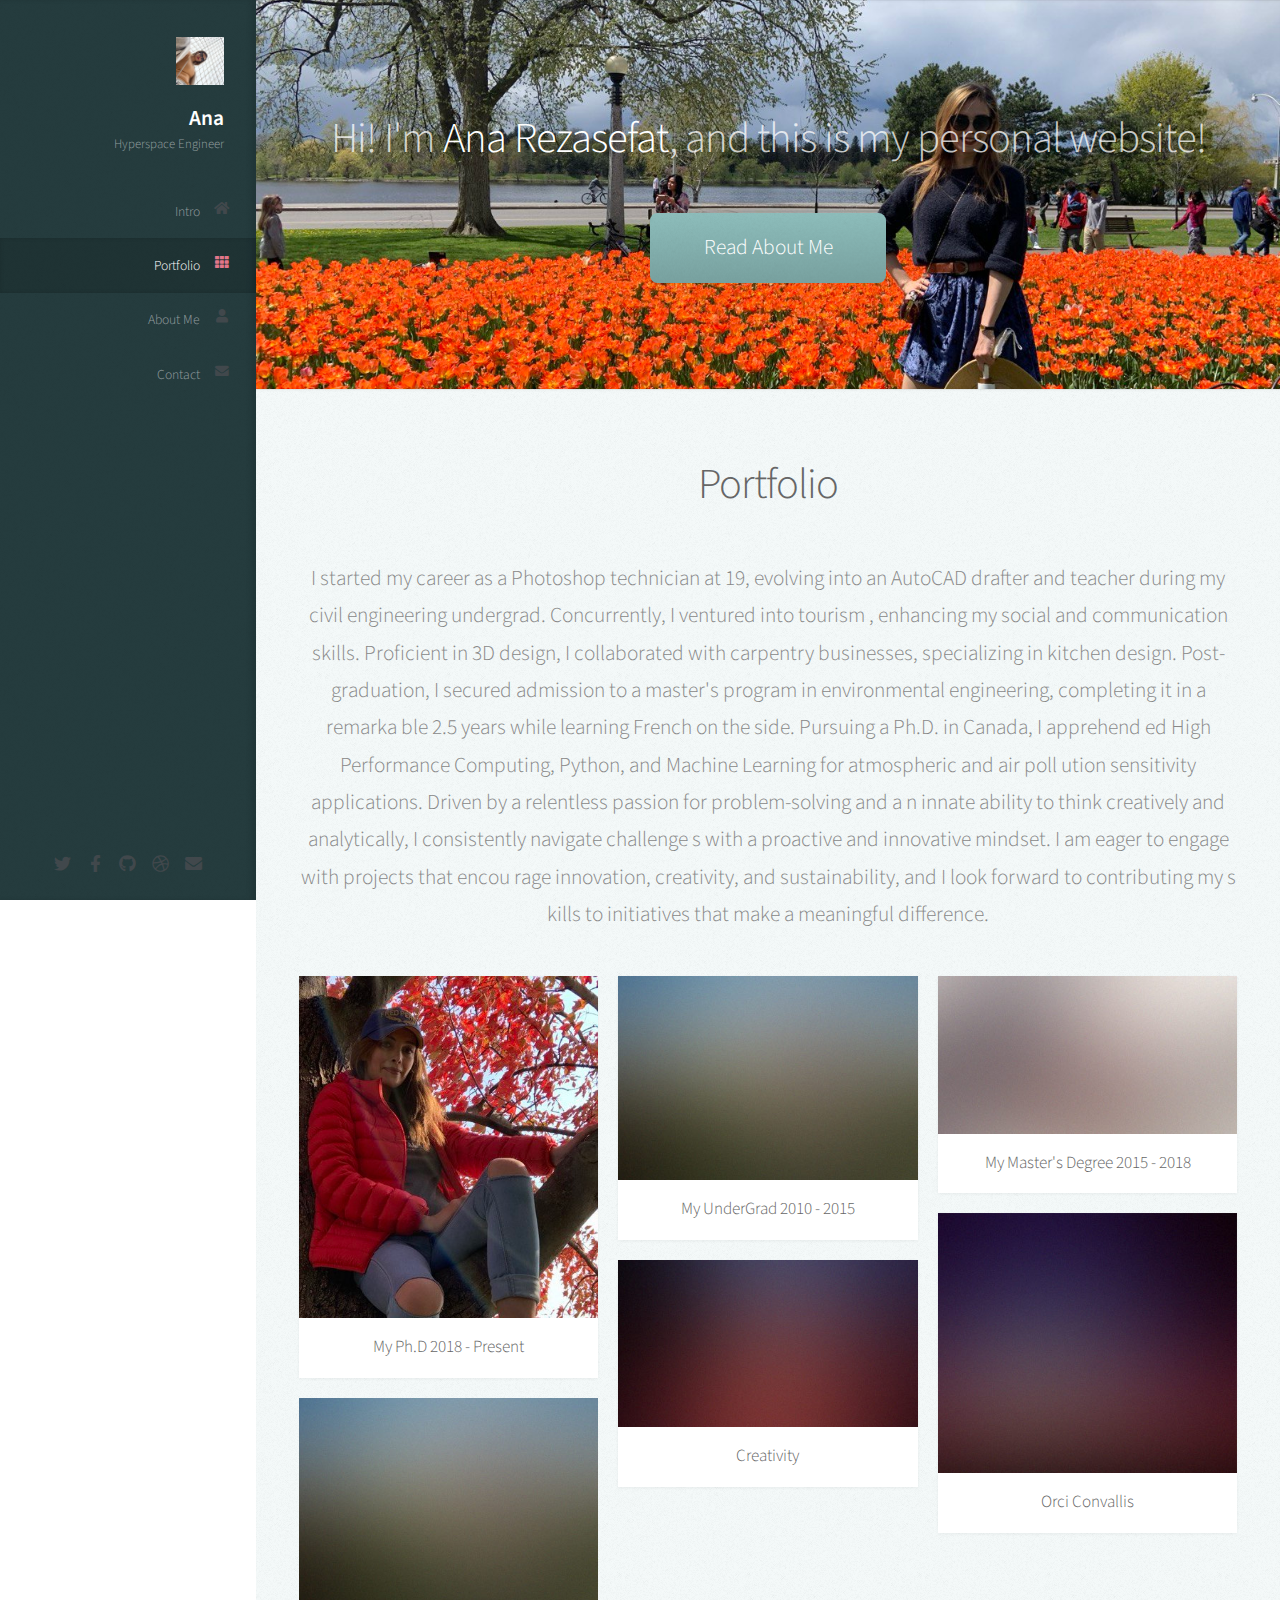
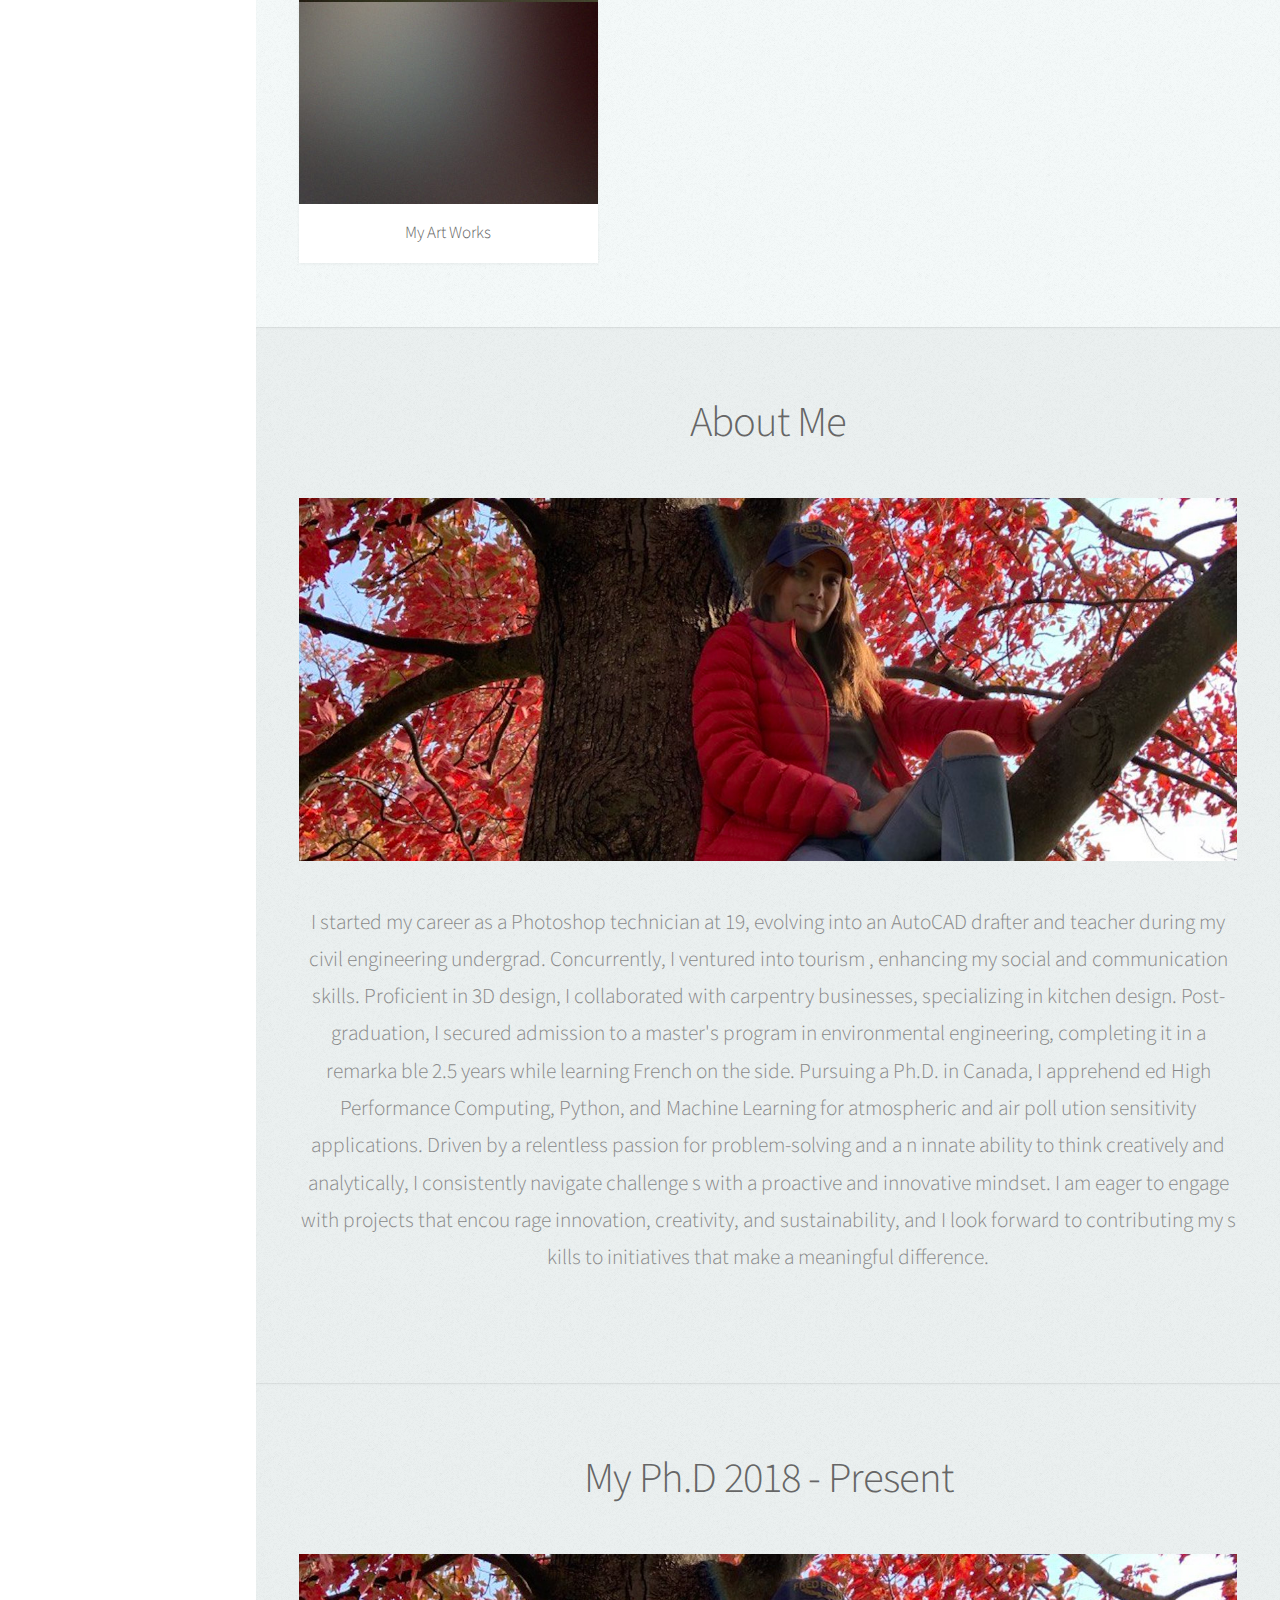
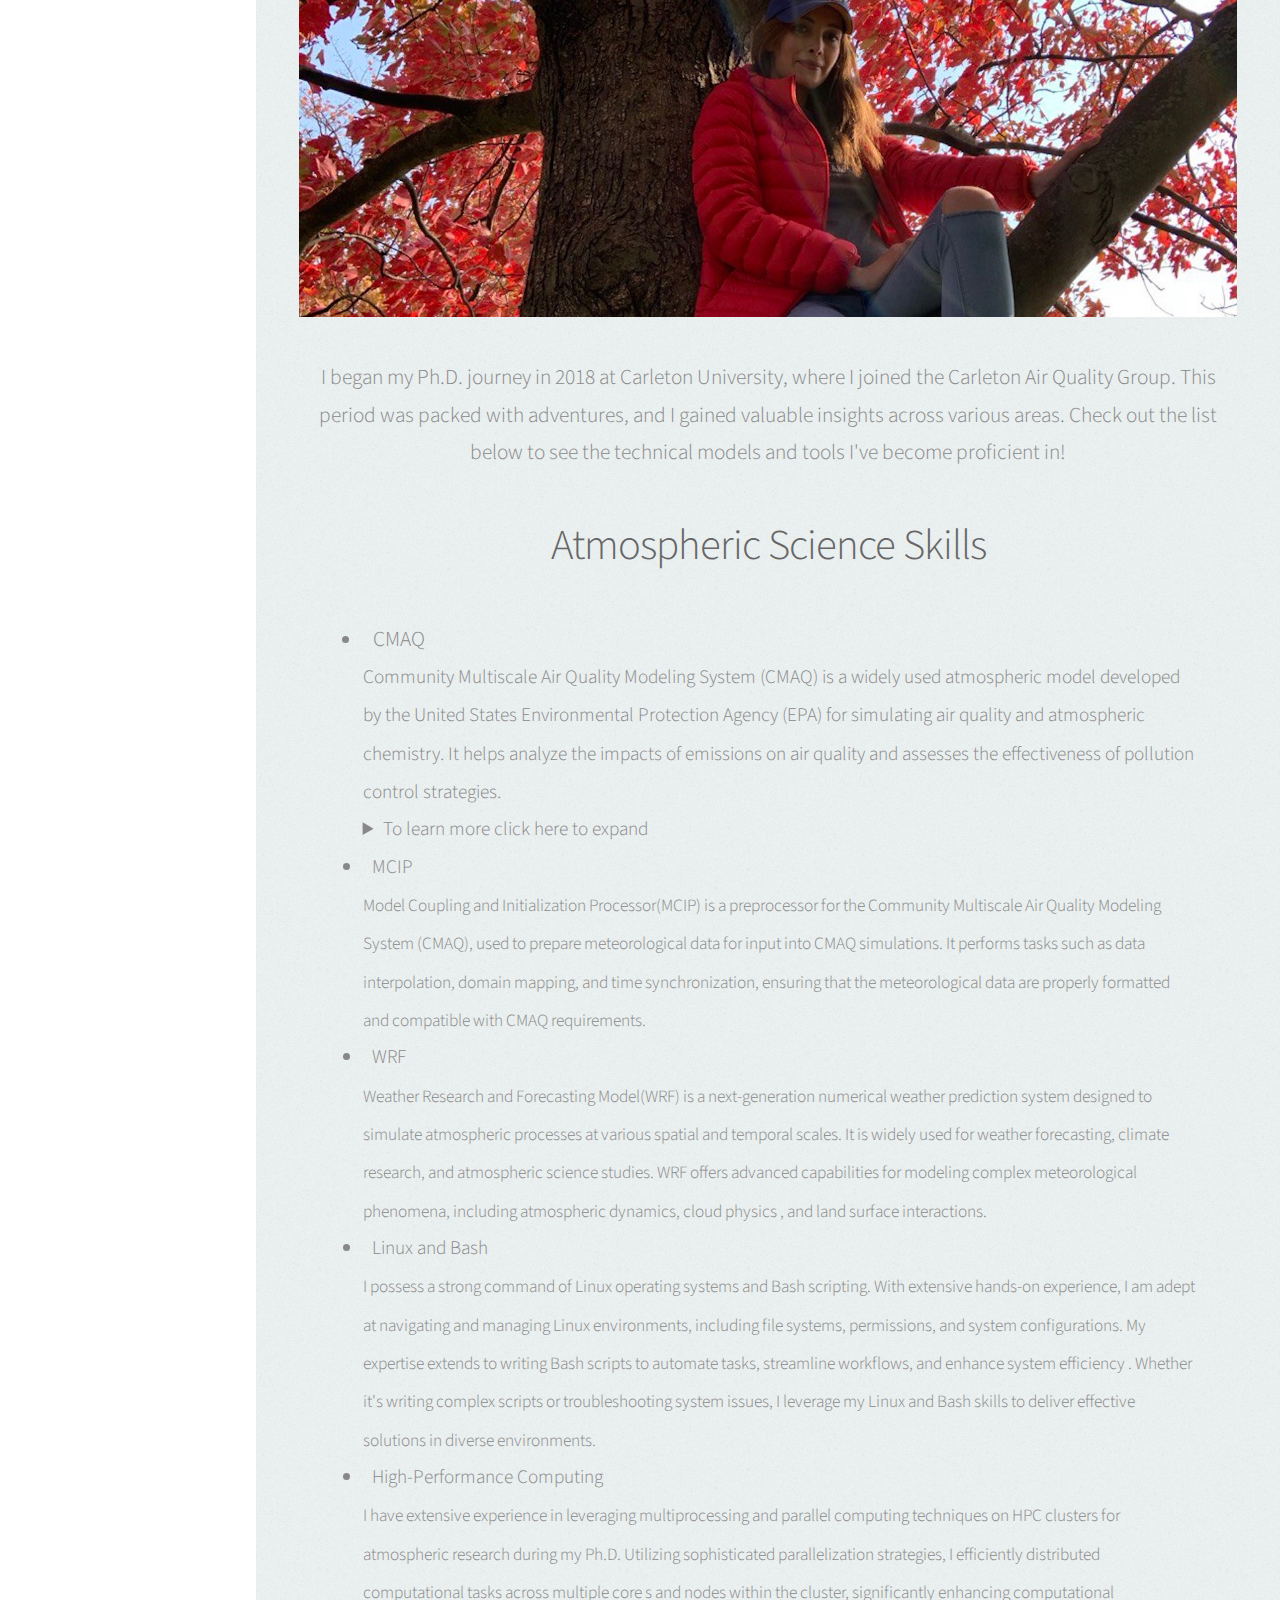
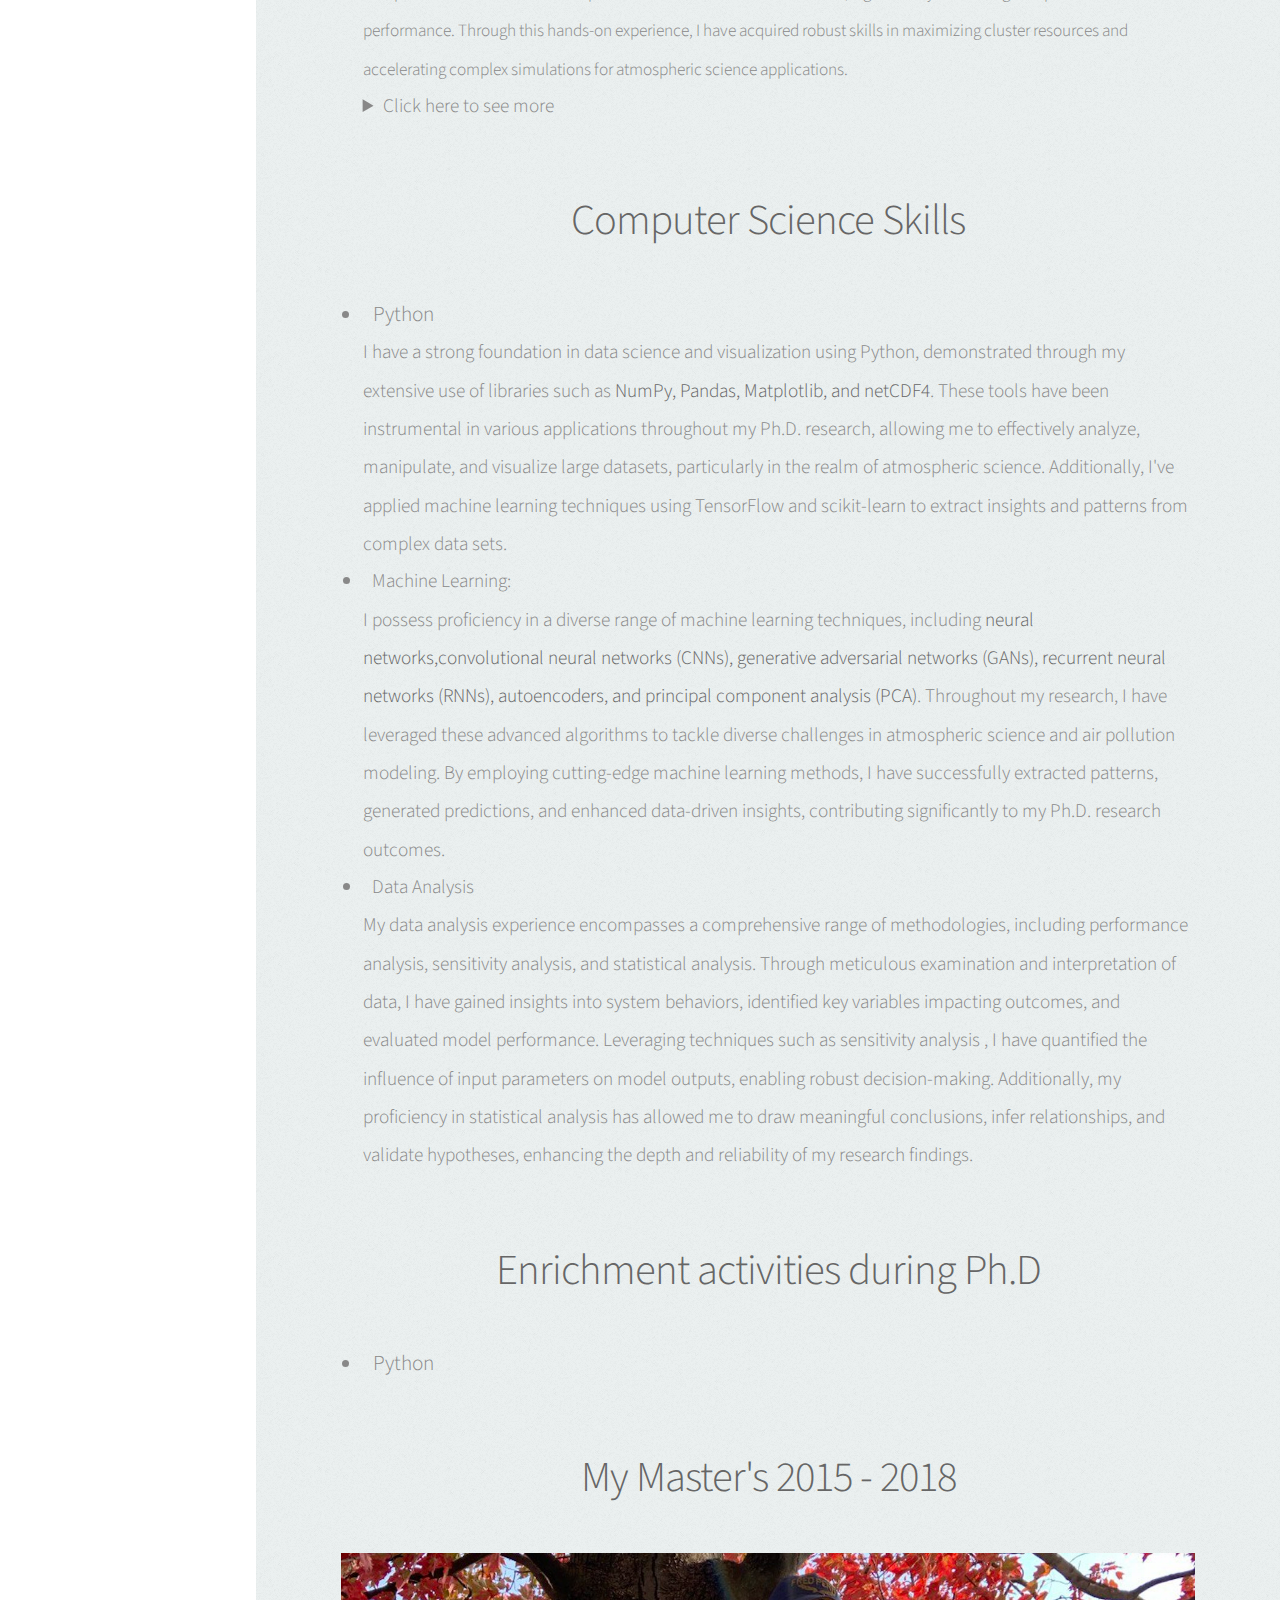
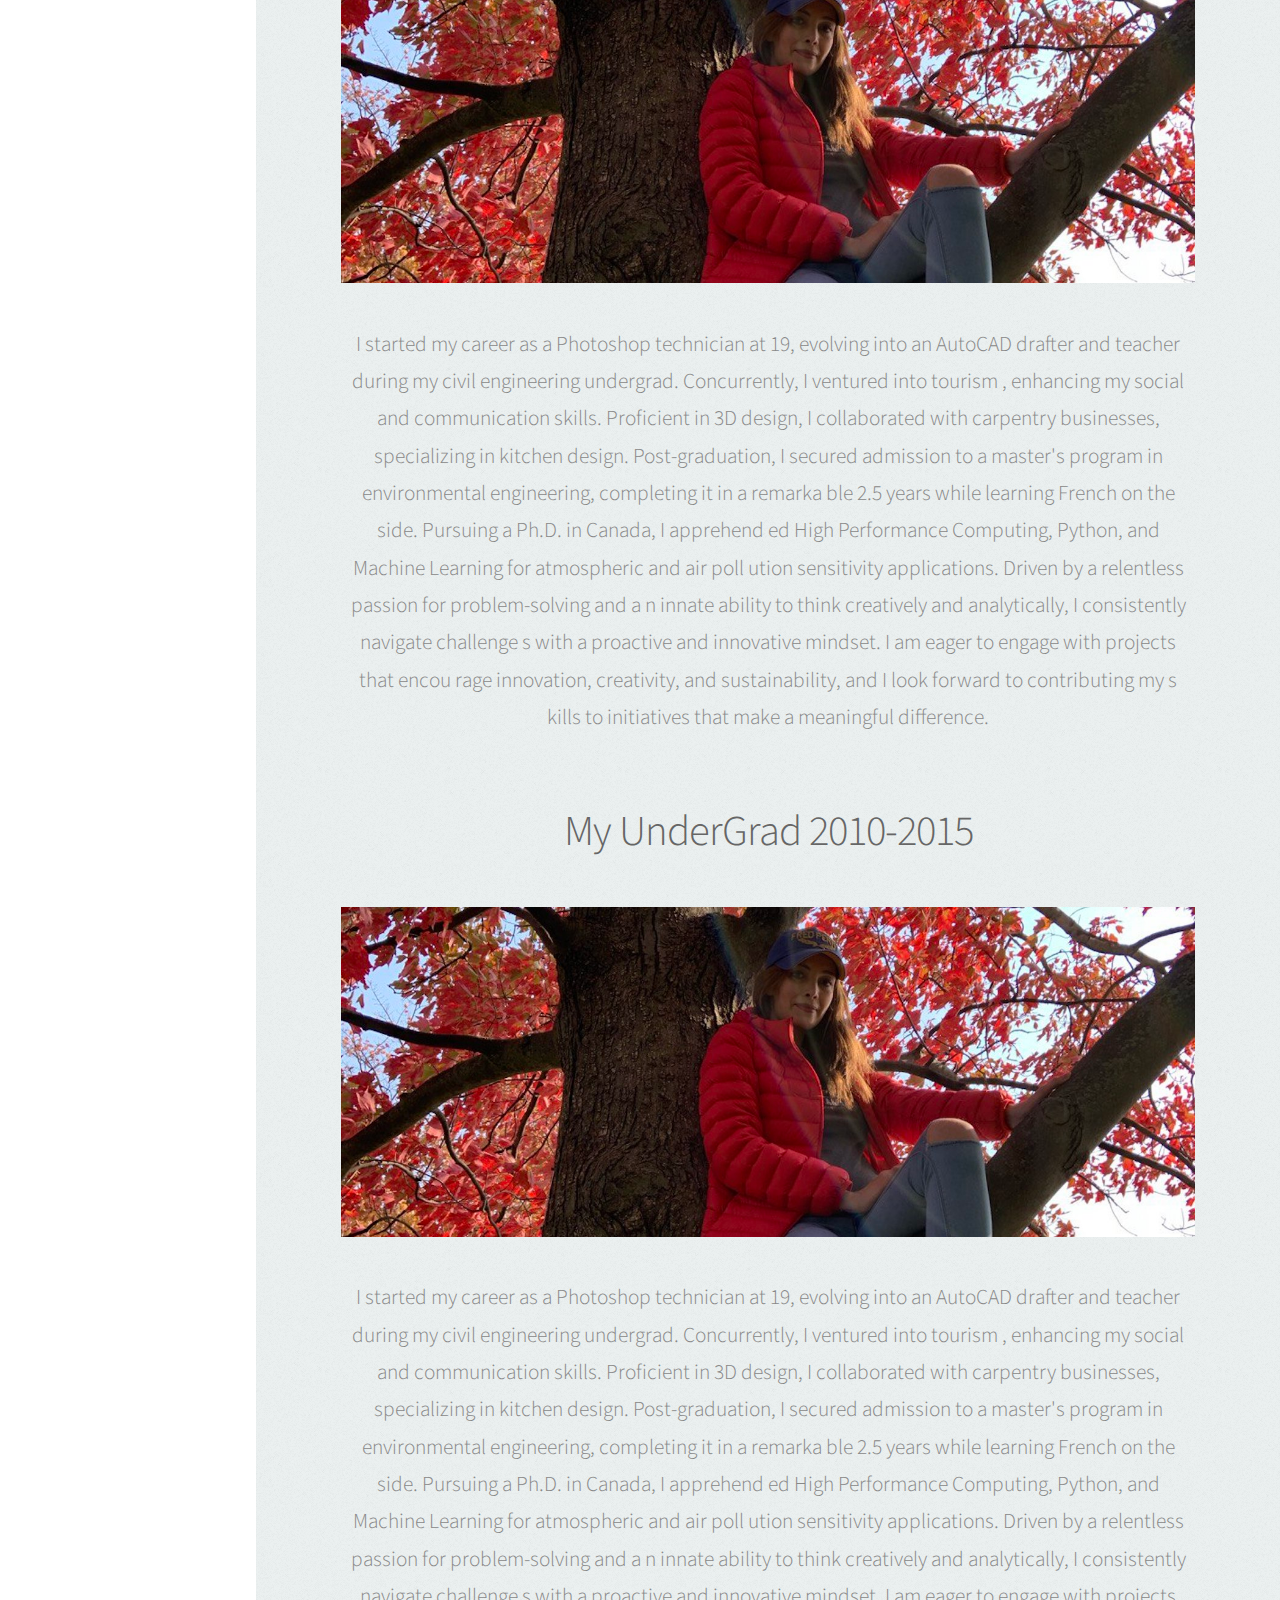
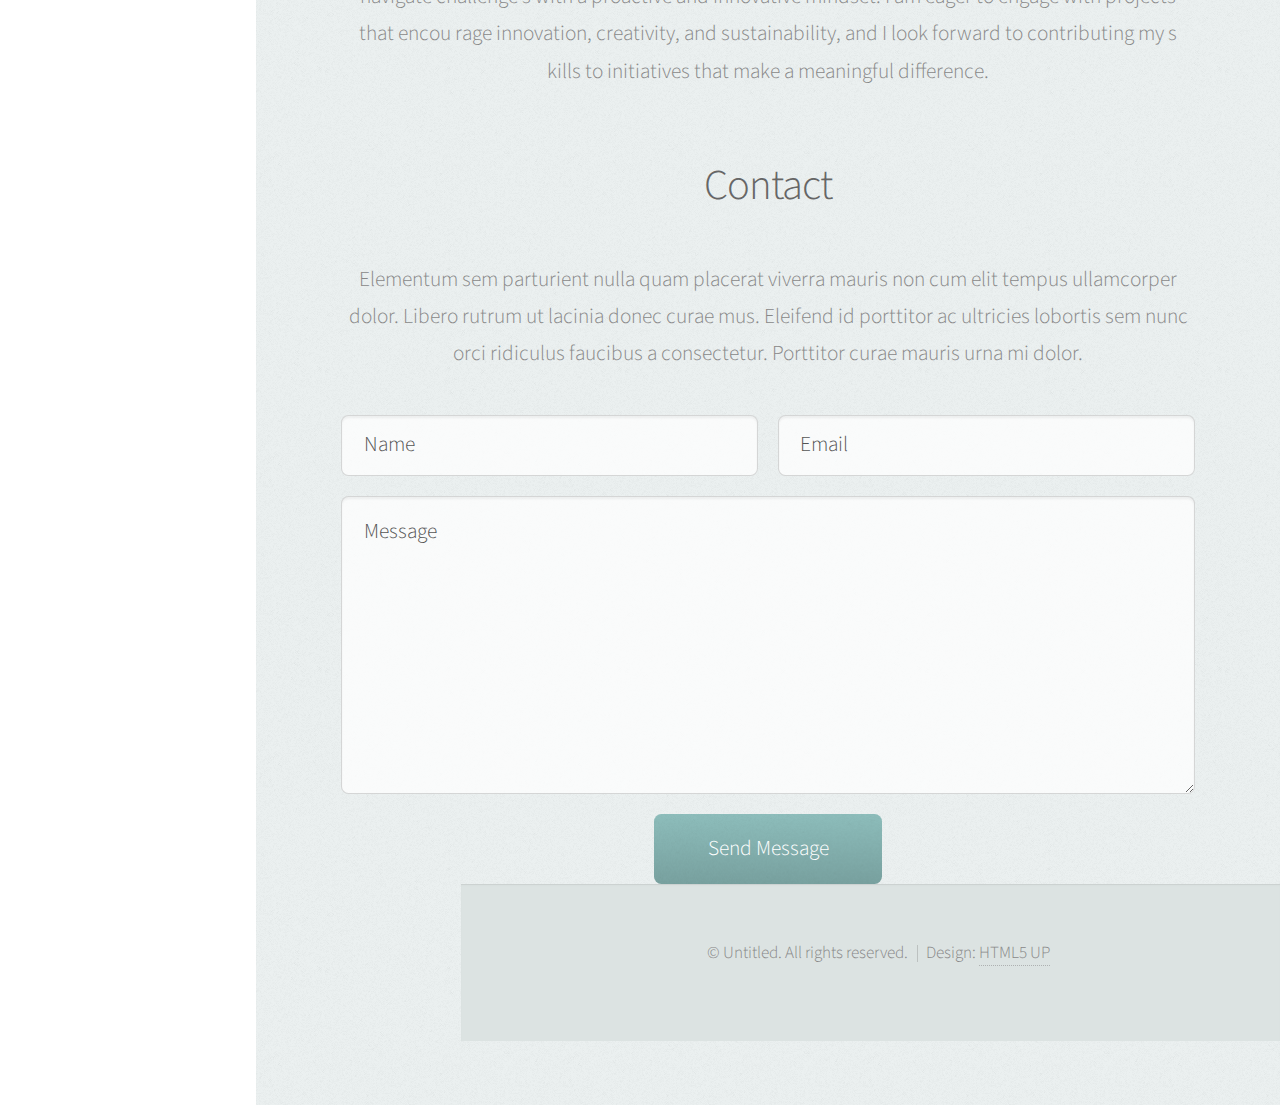
==== index.html @ e2f4a4a4 "phd edit" ====
<!DOCTYPE HTML>
<!--
	Prologue by HTML5 UP
	html5up.net | @ajlkn
	Free for personal and commercial use under the CCA 3.0 license (html5up.net/license)
-->
<html>
	<head>
		<title>Prologue by HTML5 UP</title>
		<meta charset="utf-8" />
		<meta name="viewport" content="width=device-width, initial-scale=1, user-scalable=no" />
		<link rel="stylesheet" href="assets/css/main.css" />
	</head>
	<body class="is-preload">

		<!-- Header -->
			<div id="header">

				<div class="top">

					<!-- Logo -->
						<div id="logo">
							<span class="image avatar48"><img src="images/avatar.jpg" alt="" /></span>
							<h1 id="title">Ana</h1>
							<p>Hyperspace Engineer</p>
						</div>

					<!-- Nav -->
						<nav id="nav">
							<ul>
								<li><a href="#top" id="top-link"><span class="icon solid fa-home">Intro</span></a></li>
								<li><a href="#portfolio" id="portfolio-link"><span class="icon solid fa-th">Portfolio</span></a></li>
								<li><a href="#about" id="about-link"><span class="icon solid fa-user">About Me</span></a></li>
								<li><a href="#contact" id="contact-link"><span class="icon solid fa-envelope">Contact</span></a></li>
							</ul>
						</nav>

				</div>

				<div class="bottom">

					<!-- Social Icons -->
						<ul class="icons">
							<li><a href="#" class="icon brands fa-twitter"><span class="label">Twitter</span></a></li>
							<li><a href="#" class="icon brands fa-facebook-f"><span class="label">Facebook</span></a></li>
							<li><a href="#" class="icon brands fa-github"><span class="label">Github</span></a></li>
							<li><a href="#" class="icon brands fa-dribbble"><span class="label">Dribbble</span></a></li>
							<li><a href="#" class="icon solid fa-envelope"><span class="label">Email</span></a></li>
						</ul>

				</div>

			</div>

		<!-- Main -->
			<div id="main">

				<!-- Intro -->
					<section id="top" class="one dark cover">
						<div class="container">

							<header>
								<h2 class="alt">Hi! I'm <strong>Ana Rezasefat</strong>, and this is my personal website! 
							</header>

							<footer>
								<a href="#portfolio" class="button scrolly">Read About Me</a>
							</footer>

						</div>
					</section>

				<!-- Portfolio -->
					<section id="portfolio" class="two">
						<div class="container">

							<header>
								<h2>Portfolio</h2>
							</header>

							<p>I started my career as a Photoshop technician at 19, evolving into an AutoCAD drafter
                                                           and teacher during my civil engineering undergrad. Concurrently, I ventured into tourism
                                                           , enhancing my social and communication skills. Proficient in 3D design, I collaborated                                                            with carpentry businesses, specializing in kitchen design. Post-graduation, I secured 
                                                           admission to a master's program in environmental engineering, completing it in a remarka                                                           ble 2.5 years while learning French on the side. Pursuing a Ph.D. in Canada, I apprehend                                                           ed High Performance Computing, Python, and Machine Learning for atmospheric and air poll                                                           ution sensitivity applications. Driven by a relentless passion for problem-solving and a                                                           n innate ability to think creatively and analytically, I consistently navigate challenge                                                           s with a proactive and innovative mindset. I am eager to engage with projects that encou                                                           rage innovation, creativity, and sustainability, and I look forward to contributing my s                                                           kills to initiatives that make a meaningful difference.</p>

							<div class="row">
								<div class="col-4 col-12-mobile">
                                                                        <article class="item">
                                                                                <a href="#phd" class="image fit"><img src="images/pic04.jpg" alt="" /></a>
                                                                                <header>
                                                                                        <h3>My Ph.D 2018 - Present</h3>
                                                                                </header>
                                                                        </article>
										<a href="#undergrad" class="image fit"><img src="images/pic02.jpg" alt="" /></a>
									<article class="item">
										<a href="#master" class="image fit"><img src="images/pic03.jpg" alt="" /></a>
										<header>
											<h3>My Art Works</h3>
										</header>
									</article>
								</div>
								<div class="col-4 col-12-mobile">
                                                                        <article class="item">
                                                                                <a href="#undergrad" class="image fit"><img src="images/pic02.jpg" alt="" /></a>
                                                                                <header>
                                                                                        <h3>My UnderGrad 2010 - 2015</h3>
                                                                                </header>
                                                                        </article>
									<article class="item">
										<a href="#" class="image fit"><img src="images/pic05.jpg" alt="" /></a>
										<header>
											<h3>Creativity</h3>
										</header>
									</article>
								</div>
								<div class="col-4 col-12-mobile">
									<article class="item">
										<a href="#" class="image fit"><img src="images/pic06.jpg" alt="" /></a>
										<header>
											<h3>My Master's Degree 2015 - 2018</h3>
										</header>
									</article>
									<article class="item">
										<a href="#" class="image fit"><img src="images/pic07.jpg" alt="" /></a>
										<header>
											<h3>Orci Convallis</h3>
										</header>
									</article>
								</div>
							</div>

						</div>
					</section>

				<!-- About Me -->
					<section id="about" class="three">
						<div class="container">

							<header>
								<h2>About Me</h2>
							</header>

							<a href="#" class="image featured"><img src="images/pic08.jpg" alt="" /></a>
							<p>I started my career as a Photoshop technician at 19, evolving into an AutoCAD drafter
                                                           and teacher during my civil engineering undergrad. Concurrently, I ventured into tourism
                                                           , enhancing my social and communication skills. Proficient in 3D design, I collaborated                                                            with carpentry businesses, specializing in kitchen design. Post-graduation, I secured
                                                           admission to a master's program in environmental engineering, completing it in a remarka                                                           ble 2.5 years while learning French on the side. Pursuing a Ph.D. in Canada, I apprehend                                                           ed High Performance Computing, Python, and Machine Learning for atmospheric and air poll                                                           ution sensitivity applications. Driven by a relentless passion for problem-solving and a                                                           n innate ability to think creatively and analytically, I consistently navigate challenge                                                           s with a proactive and innovative mindset. I am eager to engage with projects that encou                                                           rage innovation, creativity, and sustainability, and I look forward to contributing my s                                                           kills to initiatives that make a meaningful difference.<ornare iaculis.</p>

						</div>
					</section>
                                        <section id="phd" class="three">
                                                <div class="container">

                                                        <header>
                                                                <h2>My Ph.D  2018 - Present</h2>
                                                        </header>

                                                        <a href="#" class="image featured"><img src="images/pic08.jpg" alt="" /></a>
                                                        <p>I began my Ph.D. journey in 2018 at Carleton University, where I joined the Carleton Air
							   Quality Group. This period was packed with adventures, and I gained valuable insights across
							   various areas. Check out the list below to see the technical models and tools I've become 
							   proficient in!<p>
                                       <section id="atmospheric-science" class="skills-section">
                                       <div class="container">
                                       <header>
                                       <h2>Atmospheric Science Skills</h2>
                                       </header>
                                                       <ul style="text-align: left;">
                                                                 
                                                                 <li>CMAQ</li>
                                                                 <span style="font-size: 0.9em;">Community Multiscale Air Quality Modeling System
                                                                  (CMAQ) is a widely used atmospheric model developed by the United States
                                                                  Environmental Protection Agency (EPA) for simulating air quality and 
                                                                  atmospheric chemistry. It helps analyze the impacts of emissions on air
                                                                  quality and assesses the effectiveness of pollution control strategies. 
                                                                  <details>
                                                                  <summary>To learn more click here to expand</summary>
                                                                  <br>
                                                                  Here are some CMAQ results:
                                                                  <div class="thumbnails">
                                                                  <a href="images/img0.jpg" class="image"><img src="images/img0_thumb.jpg" alt="CMAQ Result 1"></a>
                                                                  <a href="images/img1.jpg" class="image"><img src="images/img1_thumb.jpg" alt="CMAQ Result 2"></a>
                                                                  <a href="images/img2.jpg" class="image"><img src="images/img2_thumb.jpg" alt="CMAQ Result 3"></a>
                                                                  <a href="images/img3.jpg" class="image"><img src="images/img3_thumb.jpg" alt="CMAQ Result 4"></a>
                                                                  <a href="images/img4.jpg" class="image"><img src="images/img4_thumb.jpg" alt="CMAQ Result 5"></a>
                                                                  </div>
                                                               </details>                                                               
                                                           <li>MCIP</li>
                                                                    <span style="font-size: 0.9em;">Model Coupling and Initialization Processor(MCIP) is a
                                                                    preprocessor for the Community Multiscale Air Quality Modeling System (CMAQ),
                                                                    used to prepare meteorological data for input into CMAQ simulations. It 
                                                                    performs tasks such as data interpolation, domain mapping, and time
                                                                    synchronization, ensuring that the meteorological data are properly formatted
                                                                    and compatible with CMAQ requirements.</span>
                                                                    
                                                           <li>WRF</li>
                                                                    <span style="font-size: 0.9em;">Weather Research and 
                                                                    Forecasting Model(WRF) is a next-generation numerical weather prediction system                                                                    designed to simulate atmospheric processes at various spatial and temporal 
                                                                    scales. It is widely used for weather forecasting, climate research, and
                                                                    atmospheric science studies. WRF offers advanced capabilities for modeling
                                                                    complex meteorological phenomena, including atmospheric dynamics, cloud physics
                                                                    , and land surface interactions.</span>
                                                           <li>Linux and Bash</li>
                                                                    <span style="font-size: 0.9em;">I possess a strong command of Linux operating
                                                                     systems and Bash scripting. With extensive hands-on experience, I am adept
                                                                     at navigating and managing Linux environments, including file systems, 
                                                                     permissions, and system configurations. My expertise extends to writing Bash
                                                                     scripts to automate tasks, streamline workflows, and enhance system efficiency
                                                                     . Whether it's writing complex scripts or troubleshooting system issues, I 
                                                                     leverage my Linux and Bash skills to deliver effective solutions in diverse 
                                                                     environments.</span>

                                                           <li>High-Performance Computing</li>
                                                                    <span style="font-size: 0.9em;">I have extensive experience in leveraging
                                                                     multiprocessing and parallel computing techniques on HPC clusters for 
                                                                     atmospheric research during my Ph.D. Utilizing sophisticated parallelization
                                                                     strategies, I efficiently distributed computational tasks across multiple core
                                                                     s and nodes within the cluster, significantly enhancing computational 
                                                                     performance. Through this hands-on experience, I have acquired robust skills
                                                                     in maximizing cluster resources and accelerating complex simulations for 
                                                                     atmospheric science applications.</span>
                                                                  <details>
                                                                  <summary> Click here to see more</summary>
                                                                  <br>
                                                                  In 2022 I had the chance to be one of a few Canadian students who could participate in the HPC summerschool in Athenes, Greece. This one-week learning opportunity was funded by Digital Reseach Alliance of Canada for the Canadian participents. Over a week of workshops and hands-on sessions about different aspects of High-Performance Computing software and hardware, we got to meet with the professors, mentors and students from different fields of research from USA, EU, Japan, Canada and learn from them!
Below you can see the highlights of this trip:
                                                                  <div class="thumbnails">
                                                                  <a href="images/meingreece01.jpg" class="image"><img src="images/img0_thumb.jpg" alt="CMAQ Result 1"></a>
                                                                  <a href="images/meinmuseumathens.jpeg" class="image"><img src="images/meinmuseumathens_thumb.jpeg" alt="CMAQ Result 2"></a>
                                                                  <a href="images/Acro01.jpeg" class="image"><img src="images/Acro01_thumb.jpeg" alt="CMAQ Result 3"></a>
                                                                  <a href="images/meingreece02.jpeg" class="image"><img src="images/meingreece02_thumb.jpeg" alt="CMAQ Result 4"></a>
                                                                  <a href="images/img4.jpg" class="image"><img src="images/img4_thumb.jpg" alt="CMAQ Result 5"></a>
                                                                  </div>
                                                               </details>
                                        </div>
                                        </section>

                                        <section id="computer-science" class="skills-section">
                                         <div class="container">
                                          <header>
                                           <h2>Computer Science Skills</h2>
                                          </header>
                                          <ul style="text-align: left;">
                                           <li>Python</li>
                                             <span style="font-size: 0.9em;">I have a strong foundation in data science and visualization using
                                              Python, demonstrated through my extensive use of libraries such as <strong>NumPy, Pandas, Matplotlib, and
                                              netCDF4</strong>. These tools have been instrumental in various applications throughout my Ph.D. research,
                                              allowing me to effectively analyze, manipulate, and visualize large datasets, particularly in the
                                              realm of atmospheric science. Additionally, I've applied machine learning techniques using TensorFlow
                                              and scikit-learn to extract insights and patterns from complex data sets.
                                           <li>Machine Learning:</li>
                                            I possess proficiency in a diverse range of machine learning techniques, including <strong>neural 
                                            networks,convolutional neural networks (CNNs), generative adversarial networks (GANs), recurrent neural 
                                            networks (RNNs), autoencoders, and principal component analysis (PCA)</strong>. Throughout my
                                            research, I have leveraged these advanced algorithms to tackle diverse challenges in atmospheric 
                                            science and air pollution modeling. By employing cutting-edge machine learning methods, I have 
                                            successfully extracted patterns, generated predictions, and enhanced data-driven insights, 
                                            contributing significantly to my Ph.D. research outcomes.
                                           <li>Data Analysis</li>
                                           My data analysis experience encompasses a comprehensive range of methodologies, including performance 
                                           analysis, sensitivity analysis, and statistical analysis. Through meticulous examination and 
                                           interpretation of data, I have gained insights into system behaviors, identified key variables 
                                           impacting outcomes, and evaluated model performance. Leveraging techniques such as sensitivity analysis
                                           , I have quantified the influence of input parameters on model outputs, enabling robust decision-making. 
                                           Additionally, my proficiency in statistical analysis has allowed me to draw meaningful conclusions, 
                                           infer relationships, and validate hypotheses, enhancing the depth and reliability of my research findings.
                                           <!-- Add more Computer Science skills here -->
                                          </ul>
                                         </div>
                                        </section>

                                        <section id="enrichment" class="skills-section">
                                         <div class="container">
                                          <header>
                                           <h2>Enrichment activities during Ph.D</h2>
                                          </header>
                                          <ul style="text-align: left;">
                                           <li>Python</li>

                                        </div>
                                        </section>

                                        <section id="master" class="three">
                                                <div class="container">

                                                        <header>
                                                                <h2>My Master's 2015 - 2018</h2>
                                                        </header>

                                                        <a href="#" class="image featured"><img src="images/pic08.jpg" alt="" /></a>
                                                        <p>I started my career as a Photoshop technician at 19, evolving into an AutoCAD drafter
                                                           and teacher during my civil engineering undergrad. Concurrently, I ventured into tourism
                                                           , enhancing my social and communication skills. Proficient in 3D design, I collaborated                                                            with carpentry businesses, specializing in kitchen design. Post-graduation, I secured
                                                           admission to a master's program in environmental engineering, completing it in a remarka                                                           ble 2.5 years while learning French on the side. Pursuing a Ph.D. in Canada, I apprehend                                                           ed High Performance Computing, Python, and Machine Learning for atmospheric and air poll                                                           ution sensitivity applications. Driven by a relentless passion for problem-solving and a                                                           n innate ability to think creatively and analytically, I consistently navigate challenge                                                           s with a proactive and innovative mindset. I am eager to engage with projects that encou                                                           rage innovation, creativity, and sustainability, and I look forward to contributing my s                                                           kills to initiatives that make a meaningful difference.<ornare iaculis.</p>

                                                </div>
                                        </section>
                                        <section id="undergrad" class="three">
                                                <div class="container">

                                                        <header>
                                                                <h2>My UnderGrad 2010-2015</h2>
                                                        </header>

                                                        <a href="#" class="image featured"><img src="images/pic08.jpg" alt="" /></a>
                                                        <p>I started my career as a Photoshop technician at 19, evolving into an AutoCAD drafter
                                                           and teacher during my civil engineering undergrad. Concurrently, I ventured into tourism
                                                           , enhancing my social and communication skills. Proficient in 3D design, I collaborated                                                            with carpentry businesses, specializing in kitchen design. Post-graduation, I secured
                                                           admission to a master's program in environmental engineering, completing it in a remarka                                                           ble 2.5 years while learning French on the side. Pursuing a Ph.D. in Canada, I apprehend                                                           ed High Performance Computing, Python, and Machine Learning for atmospheric and air poll                                                           ution sensitivity applications. Driven by a relentless passion for problem-solving and a                                                           n innate ability to think creatively and analytically, I consistently navigate challenge                                                           s with a proactive and innovative mindset. I am eager to engage with projects that encou                                                           rage innovation, creativity, and sustainability, and I look forward to contributing my s                                                           kills to initiatives that make a meaningful difference.<ornare iaculis.</p>

                                                </div>
                                        </section>

				<!-- Contact -->
					<section id="contact" class="four">
						<div class="container">

							<header>
								<h2>Contact</h2>
							</header>

							<p>Elementum sem parturient nulla quam placerat viverra
							mauris non cum elit tempus ullamcorper dolor. Libero rutrum ut lacinia
							donec curae mus. Eleifend id porttitor ac ultricies lobortis sem nunc
							orci ridiculus faucibus a consectetur. Porttitor curae mauris urna mi dolor.</p>

							<form method="post" action="#">
								<div class="row">
									<div class="col-6 col-12-mobile"><input type="text" name="name" placeholder="Name" /></div>
									<div class="col-6 col-12-mobile"><input type="text" name="email" placeholder="Email" /></div>
									<div class="col-12">
										<textarea name="message" placeholder="Message"></textarea>
									</div>
									<div class="col-12">
										<input type="submit" value="Send Message" />
									</div>
								</div>
							</form>

						</div>
					</section>

			</div>

		<!-- Footer -->
			<div id="footer">

				<!-- Copyright -->
					<ul class="copyright">
						<li>&copy; Untitled. All rights reserved.</li><li>Design: <a href="http://html5up.net">HTML5 UP</a></li>
					</ul>

			</div>

		<!-- Scripts -->
			<script src="assets/js/jquery.min.js"></script>
			<script src="assets/js/jquery.scrolly.min.js"></script>
			<script src="assets/js/jquery.scrollex.min.js"></script>
			<script src="assets/js/browser.min.js"></script>
			<script src="assets/js/breakpoints.min.js"></script>
			<script src="assets/js/util.js"></script>
			<script src="assets/js/main.js"></script>

	</body>
</html>
---- assets/css/main.css ----
@import url("fontawesome-all.min.css");
@import url("https://fonts.googleapis.com/css?family=Source+Sans+Pro:300,300italic,400,600");

/*
	Prologue by HTML5 UP
	html5up.net | @ajlkn
	Free for personal and commercial use under the CCA 3.0 license (html5up.net/license)
*/

html, body, div, span, applet, object,
iframe, h1, h2, h3, h4, h5, h6, p, blockquote,
pre, a, abbr, acronym, address, big, cite,
code, del, dfn, em, img, ins, kbd, q, s, samp,
small, strike, strong, sub, sup, tt, var, b,
u, i, center, dl, dt, dd, ol, ul, li, fieldset,
form, label, legend, table, caption, tbody,
tfoot, thead, tr, th, td, article, aside,
canvas, details, embed, figure, figcaption,
footer, header, hgroup, menu, nav, output, ruby,
section, summary, time, mark, audio, video {
	margin: 0;
	padding: 0;
	border: 0;
	font-size: 100%;
	font: inherit;
	vertical-align: baseline;}

article, aside, details, figcaption, figure,
footer, header, hgroup, menu, nav, section {
	display: block;}

body {
	line-height: 1;
}

ol, ul {
	list-style: none;
}

blockquote, q {
	quotes: none;
}

	blockquote:before, blockquote:after, q:before, q:after {
		content: '';
		content: none;
	}

table {
	border-collapse: collapse;
	border-spacing: 0;
}

body {
	-webkit-text-size-adjust: none;
}

mark {
	background-color: transparent;
	color: inherit;
}

input::-moz-focus-inner {
	border: 0;
	padding: 0;
}

input, select, textarea {
	-moz-appearance: none;
	-webkit-appearance: none;
	-ms-appearance: none;
	appearance: none;
}

/* Basic */

	html {
		box-sizing: border-box;
	}

	*, *:before, *:after {
		box-sizing: inherit;
	}

	body {
		background: #fff;
		font-family: 'Source Sans Pro', sans-serif;
		font-size: 19pt;
		font-weight: 300;
		line-height: 1.75em;
		color: #888;
	}

		body.is-preload *, body.is-preload *:before, body.is-preload *:after {
			-moz-animation: none !important;
			-webkit-animation: none !important;
			-ms-animation: none !important;
			animation: none !important;
			-moz-transition: none !important;
			-webkit-transition: none !important;
			-ms-transition: none !important;
			transition: none !important;
		}

	input, textarea, select {
		font-family: 'Source Sans Pro', sans-serif;
		font-size: 19pt;
		font-weight: 300;
		line-height: 1.75em;
		color: #888;
	}

	h1, h2, h3, h4, h5, h6 {
		font-weight: 300;
		color: #666;
		line-height: 1.5em;
	}

	h1 a, h2 a, h3 a, h4 a, h5 a, h6 a {
		color: inherit;
		text-decoration: none;
	}

		h1 a strong, h2 a strong, h3 a strong, h4 a strong, h5 a strong, h6 a strong {
			color: #333;
		}

	h2 {
		font-size: 2em;
		letter-spacing: -1px;
	}

		h2.alt {
			color: #888;
		}

			h2.alt strong {
				color: #666;
			}

	h3 {
		font-size: 1.5em;
	}

	header {
		margin: 0 0 2em 0;
	}

		header > p {
			margin: 1em 0 0 0;
		}

	footer {
		margin: 2em 0 0 0;
	}

	strong, b {
		font-weight: 300;
		color: #666;
	}

	em, i {
		font-style: italic;
	}

	a {
		text-decoration: none;
		color: inherit;
		border-bottom: dotted 1px rgba(128, 128, 128, 0.5);
		-moz-transition: color 0.35s ease-in-out, border-bottom-color 0.35s ease-in-out;
		-webkit-transition: color 0.35s ease-in-out, border-bottom-color 0.35s ease-in-out;
		-ms-transition: color 0.35s ease-in-out, border-bottom-color 0.35s ease-in-out;
		transition: color 0.35s ease-in-out, border-bottom-color 0.35s ease-in-out;
		outline: 0;
	}

		a:hover {
			color: #E27689;
			border-bottom-color: rgba(255, 255, 255, 0);
		}

	sub {
		position: relative;
		top: 0.5em;
		font-size: 0.8em;
	}

	sup {
		position: relative;
		top: -0.5em;
		font-size: 0.8em;
	}

	hr {
		border: 0;
		border-top: solid 1px #ddd;
	}

	blockquote {
		border-left: solid 0.5em #ddd;
		padding: 1em 0 1em 2em;
		font-style: italic;
	}

	p, ul, ol, dl, table {
		margin-bottom: 2em;
	}

	br.clear {
		clear: both;
	}

/* Container */

	.container {
		margin: 0 auto;
		max-width: 100%;
		width: 1400px;
	}

		@media screen and (min-width: 961px) and (max-width: 1880px) {

			.container {
				width: 1200px;
			}

		}

		@media screen and (min-width: 961px) and (max-width: 1620px) {

			.container {
				width: 960px;
			}

		}

		@media screen and (min-width: 961px) and (max-width: 1320px) {

			.container {
				width: 100%;
			}

		}

		@media screen and (max-width: 960px) {

			.container {
				width: 100%;
			}

		}

		@media screen and (max-width: 736px) {

			.container {
				width: 100%;
			}

		}

/* Row */

	.row {
		display: flex;
		flex-wrap: wrap;
		box-sizing: border-box;
		align-items: stretch;
	}

		.row > * {
			box-sizing: border-box;
		}

		.row.gtr-uniform > * > :last-child {
			margin-bottom: 0;
		}

		.row.aln-left {
			justify-content: flex-start;
		}

		.row.aln-center {
			justify-content: center;
		}

		.row.aln-right {
			justify-content: flex-end;
		}

		.row.aln-top {
			align-items: flex-start;
		}

		.row.aln-middle {
			align-items: center;
		}

		.row.aln-bottom {
			align-items: flex-end;
		}

		.row > .imp {
			order: -1;
		}

		.row > .col-1 {
			width: 8.33333%;
		}

		.row > .off-1 {
			margin-left: 8.33333%;
		}

		.row > .col-2 {
			width: 16.66667%;
		}

		.row > .off-2 {
			margin-left: 16.66667%;
		}

		.row > .col-3 {
			width: 25%;
		}

		.row > .off-3 {
			margin-left: 25%;
		}

		.row > .col-4 {
			width: 33.33333%;
		}

		.row > .off-4 {
			margin-left: 33.33333%;
		}

		.row > .col-5 {
			width: 41.66667%;
		}

		.row > .off-5 {
			margin-left: 41.66667%;
		}

		.row > .col-6 {
			width: 50%;
		}

		.row > .off-6 {
			margin-left: 50%;
		}

		.row > .col-7 {
			width: 58.33333%;
		}

		.row > .off-7 {
			margin-left: 58.33333%;
		}

		.row > .col-8 {
			width: 66.66667%;
		}

		.row > .off-8 {
			margin-left: 66.66667%;
		}

		.row > .col-9 {
			width: 75%;
		}

		.row > .off-9 {
			margin-left: 75%;
		}

		.row > .col-10 {
			width: 83.33333%;
		}

		.row > .off-10 {
			margin-left: 83.33333%;
		}

		.row > .col-11 {
			width: 91.66667%;
		}

		.row > .off-11 {
			margin-left: 91.66667%;
		}

		.row > .col-12 {
			width: 100%;
		}

		.row > .off-12 {
			margin-left: 100%;
		}

		.row.gtr-0 {
			margin-top: 0px;
			margin-left: 0px;
		}

			.row.gtr-0 > * {
				padding: 0px 0 0 0px;
			}

			.row.gtr-0.gtr-uniform {
				margin-top: 0px;
			}

				.row.gtr-0.gtr-uniform > * {
					padding-top: 0px;
				}

		.row.gtr-25 {
			margin-top: -10px;
			margin-left: -10px;
		}

			.row.gtr-25 > * {
				padding: 10px 0 0 10px;
			}

			.row.gtr-25.gtr-uniform {
				margin-top: -10px;
			}

				.row.gtr-25.gtr-uniform > * {
					padding-top: 10px;
				}

		.row.gtr-50 {
			margin-top: -20px;
			margin-left: -20px;
		}

			.row.gtr-50 > * {
				padding: 20px 0 0 20px;
			}

			.row.gtr-50.gtr-uniform {
				margin-top: -20px;
			}

				.row.gtr-50.gtr-uniform > * {
					padding-top: 20px;
				}

		.row {
			margin-top: -40px;
			margin-left: -40px;
		}

			.row > * {
				padding: 40px 0 0 40px;
			}

			.row.gtr-uniform {
				margin-top: -40px;
			}

				.row.gtr-uniform > * {
					padding-top: 40px;
				}

		.row.gtr-150 {
			margin-top: -60px;
			margin-left: -60px;
		}

			.row.gtr-150 > * {
				padding: 60px 0 0 60px;
			}

			.row.gtr-150.gtr-uniform {
				margin-top: -60px;
			}

				.row.gtr-150.gtr-uniform > * {
					padding-top: 60px;
				}

		.row.gtr-200 {
			margin-top: -80px;
			margin-left: -80px;
		}

			.row.gtr-200 > * {
				padding: 80px 0 0 80px;
			}

			.row.gtr-200.gtr-uniform {
				margin-top: -80px;
			}

				.row.gtr-200.gtr-uniform > * {
					padding-top: 80px;
				}

		@media screen and (min-width: 961px) and (max-width: 1880px) {

			.row {
				display: flex;
				flex-wrap: wrap;
				box-sizing: border-box;
				align-items: stretch;
			}

				.row > * {
					box-sizing: border-box;
				}

				.row.gtr-uniform > * > :last-child {
					margin-bottom: 0;
				}

				.row.aln-left {
					justify-content: flex-start;
				}

				.row.aln-center {
					justify-content: center;
				}

				.row.aln-right {
					justify-content: flex-end;
				}

				.row.aln-top {
					align-items: flex-start;
				}

				.row.aln-middle {
					align-items: center;
				}

				.row.aln-bottom {
					align-items: flex-end;
				}

				.row > .imp-wide {
					order: -1;
				}

				.row > .col-1-wide {
					width: 8.33333%;
				}

				.row > .off-1-wide {
					margin-left: 8.33333%;
				}

				.row > .col-2-wide {
					width: 16.66667%;
				}

				.row > .off-2-wide {
					margin-left: 16.66667%;
				}

				.row > .col-3-wide {
					width: 25%;
				}

				.row > .off-3-wide {
					margin-left: 25%;
				}

				.row > .col-4-wide {
					width: 33.33333%;
				}

				.row > .off-4-wide {
					margin-left: 33.33333%;
				}

				.row > .col-5-wide {
					width: 41.66667%;
				}

				.row > .off-5-wide {
					margin-left: 41.66667%;
				}

				.row > .col-6-wide {
					width: 50%;
				}

				.row > .off-6-wide {
					margin-left: 50%;
				}

				.row > .col-7-wide {
					width: 58.33333%;
				}

				.row > .off-7-wide {
					margin-left: 58.33333%;
				}

				.row > .col-8-wide {
					width: 66.66667%;
				}

				.row > .off-8-wide {
					margin-left: 66.66667%;
				}

				.row > .col-9-wide {
					width: 75%;
				}

				.row > .off-9-wide {
					margin-left: 75%;
				}

				.row > .col-10-wide {
					width: 83.33333%;
				}

				.row > .off-10-wide {
					margin-left: 83.33333%;
				}

				.row > .col-11-wide {
					width: 91.66667%;
				}

				.row > .off-11-wide {
					margin-left: 91.66667%;
				}

				.row > .col-12-wide {
					width: 100%;
				}

				.row > .off-12-wide {
					margin-left: 100%;
				}

				.row.gtr-0 {
					margin-top: 0px;
					margin-left: 0px;
				}

					.row.gtr-0 > * {
						padding: 0px 0 0 0px;
					}

					.row.gtr-0.gtr-uniform {
						margin-top: 0px;
					}

						.row.gtr-0.gtr-uniform > * {
							padding-top: 0px;
						}

				.row.gtr-25 {
					margin-top: -10px;
					margin-left: -10px;
				}

					.row.gtr-25 > * {
						padding: 10px 0 0 10px;
					}

					.row.gtr-25.gtr-uniform {
						margin-top: -10px;
					}

						.row.gtr-25.gtr-uniform > * {
							padding-top: 10px;
						}

				.row.gtr-50 {
					margin-top: -20px;
					margin-left: -20px;
				}

					.row.gtr-50 > * {
						padding: 20px 0 0 20px;
					}

					.row.gtr-50.gtr-uniform {
						margin-top: -20px;
					}

						.row.gtr-50.gtr-uniform > * {
							padding-top: 20px;
						}

				.row {
					margin-top: -40px;
					margin-left: -40px;
				}

					.row > * {
						padding: 40px 0 0 40px;
					}

					.row.gtr-uniform {
						margin-top: -40px;
					}

						.row.gtr-uniform > * {
							padding-top: 40px;
						}

				.row.gtr-150 {
					margin-top: -60px;
					margin-left: -60px;
				}

					.row.gtr-150 > * {
						padding: 60px 0 0 60px;
					}

					.row.gtr-150.gtr-uniform {
						margin-top: -60px;
					}

						.row.gtr-150.gtr-uniform > * {
							padding-top: 60px;
						}

				.row.gtr-200 {
					margin-top: -80px;
					margin-left: -80px;
				}

					.row.gtr-200 > * {
						padding: 80px 0 0 80px;
					}

					.row.gtr-200.gtr-uniform {
						margin-top: -80px;
					}

						.row.gtr-200.gtr-uniform > * {
							padding-top: 80px;
						}

		}

		@media screen and (min-width: 961px) and (max-width: 1620px) {

			.row {
				display: flex;
				flex-wrap: wrap;
				box-sizing: border-box;
				align-items: stretch;
			}

				.row > * {
					box-sizing: border-box;
				}

				.row.gtr-uniform > * > :last-child {
					margin-bottom: 0;
				}

				.row.aln-left {
					justify-content: flex-start;
				}

				.row.aln-center {
					justify-content: center;
				}

				.row.aln-right {
					justify-content: flex-end;
				}

				.row.aln-top {
					align-items: flex-start;
				}

				.row.aln-middle {
					align-items: center;
				}

				.row.aln-bottom {
					align-items: flex-end;
				}

				.row > .imp-normal {
					order: -1;
				}

				.row > .col-1-normal {
					width: 8.33333%;
				}

				.row > .off-1-normal {
					margin-left: 8.33333%;
				}

				.row > .col-2-normal {
					width: 16.66667%;
				}

				.row > .off-2-normal {
					margin-left: 16.66667%;
				}

				.row > .col-3-normal {
					width: 25%;
				}

				.row > .off-3-normal {
					margin-left: 25%;
				}

				.row > .col-4-normal {
					width: 33.33333%;
				}

				.row > .off-4-normal {
					margin-left: 33.33333%;
				}

				.row > .col-5-normal {
					width: 41.66667%;
				}

				.row > .off-5-normal {
					margin-left: 41.66667%;
				}

				.row > .col-6-normal {
					width: 50%;
				}

				.row > .off-6-normal {
					margin-left: 50%;
				}

				.row > .col-7-normal {
					width: 58.33333%;
				}

				.row > .off-7-normal {
					margin-left: 58.33333%;
				}

				.row > .col-8-normal {
					width: 66.66667%;
				}

				.row > .off-8-normal {
					margin-left: 66.66667%;
				}

				.row > .col-9-normal {
					width: 75%;
				}

				.row > .off-9-normal {
					margin-left: 75%;
				}

				.row > .col-10-normal {
					width: 83.33333%;
				}

				.row > .off-10-normal {
					margin-left: 83.33333%;
				}

				.row > .col-11-normal {
					width: 91.66667%;
				}

				.row > .off-11-normal {
					margin-left: 91.66667%;
				}

				.row > .col-12-normal {
					width: 100%;
				}

				.row > .off-12-normal {
					margin-left: 100%;
				}

				.row.gtr-0 {
					margin-top: 0px;
					margin-left: 0px;
				}

					.row.gtr-0 > * {
						padding: 0px 0 0 0px;
					}

					.row.gtr-0.gtr-uniform {
						margin-top: 0px;
					}

						.row.gtr-0.gtr-uniform > * {
							padding-top: 0px;
						}

				.row.gtr-25 {
					margin-top: -10px;
					margin-left: -10px;
				}

					.row.gtr-25 > * {
						padding: 10px 0 0 10px;
					}

					.row.gtr-25.gtr-uniform {
						margin-top: -10px;
					}

						.row.gtr-25.gtr-uniform > * {
							padding-top: 10px;
						}

				.row.gtr-50 {
					margin-top: -20px;
					margin-left: -20px;
				}

					.row.gtr-50 > * {
						padding: 20px 0 0 20px;
					}

					.row.gtr-50.gtr-uniform {
						margin-top: -20px;
					}

						.row.gtr-50.gtr-uniform > * {
							padding-top: 20px;
						}

				.row {
					margin-top: -40px;
					margin-left: -40px;
				}

					.row > * {
						padding: 40px 0 0 40px;
					}

					.row.gtr-uniform {
						margin-top: -40px;
					}

						.row.gtr-uniform > * {
							padding-top: 40px;
						}

				.row.gtr-150 {
					margin-top: -60px;
					margin-left: -60px;
				}

					.row.gtr-150 > * {
						padding: 60px 0 0 60px;
					}

					.row.gtr-150.gtr-uniform {
						margin-top: -60px;
					}

						.row.gtr-150.gtr-uniform > * {
							padding-top: 60px;
						}

				.row.gtr-200 {
					margin-top: -80px;
					margin-left: -80px;
				}

					.row.gtr-200 > * {
						padding: 80px 0 0 80px;
					}

					.row.gtr-200.gtr-uniform {
						margin-top: -80px;
					}

						.row.gtr-200.gtr-uniform > * {
							padding-top: 80px;
						}

		}

		@media screen and (min-width: 961px) and (max-width: 1320px) {

			.row {
				display: flex;
				flex-wrap: wrap;
				box-sizing: border-box;
				align-items: stretch;
			}

				.row > * {
					box-sizing: border-box;
				}

				.row.gtr-uniform > * > :last-child {
					margin-bottom: 0;
				}

				.row.aln-left {
					justify-content: flex-start;
				}

				.row.aln-center {
					justify-content: center;
				}

				.row.aln-right {
					justify-content: flex-end;
				}

				.row.aln-top {
					align-items: flex-start;
				}

				.row.aln-middle {
					align-items: center;
				}

				.row.aln-bottom {
					align-items: flex-end;
				}

				.row > .imp-narrow {
					order: -1;
				}

				.row > .col-1-narrow {
					width: 8.33333%;
				}

				.row > .off-1-narrow {
					margin-left: 8.33333%;
				}

				.row > .col-2-narrow {
					width: 16.66667%;
				}

				.row > .off-2-narrow {
					margin-left: 16.66667%;
				}

				.row > .col-3-narrow {
					width: 25%;
				}

				.row > .off-3-narrow {
					margin-left: 25%;
				}

				.row > .col-4-narrow {
					width: 33.33333%;
				}

				.row > .off-4-narrow {
					margin-left: 33.33333%;
				}

				.row > .col-5-narrow {
					width: 41.66667%;
				}

				.row > .off-5-narrow {
					margin-left: 41.66667%;
				}

				.row > .col-6-narrow {
					width: 50%;
				}

				.row > .off-6-narrow {
					margin-left: 50%;
				}

				.row > .col-7-narrow {
					width: 58.33333%;
				}

				.row > .off-7-narrow {
					margin-left: 58.33333%;
				}

				.row > .col-8-narrow {
					width: 66.66667%;
				}

				.row > .off-8-narrow {
					margin-left: 66.66667%;
				}

				.row > .col-9-narrow {
					width: 75%;
				}

				.row > .off-9-narrow {
					margin-left: 75%;
				}

				.row > .col-10-narrow {
					width: 83.33333%;
				}

				.row > .off-10-narrow {
					margin-left: 83.33333%;
				}

				.row > .col-11-narrow {
					width: 91.66667%;
				}

				.row > .off-11-narrow {
					margin-left: 91.66667%;
				}

				.row > .col-12-narrow {
					width: 100%;
				}

				.row > .off-12-narrow {
					margin-left: 100%;
				}

				.row.gtr-0 {
					margin-top: 0px;
					margin-left: 0px;
				}

					.row.gtr-0 > * {
						padding: 0px 0 0 0px;
					}

					.row.gtr-0.gtr-uniform {
						margin-top: 0px;
					}

						.row.gtr-0.gtr-uniform > * {
							padding-top: 0px;
						}

				.row.gtr-25 {
					margin-top: -5px;
					margin-left: -5px;
				}

					.row.gtr-25 > * {
						padding: 5px 0 0 5px;
					}

					.row.gtr-25.gtr-uniform {
						margin-top: -5px;
					}

						.row.gtr-25.gtr-uniform > * {
							padding-top: 5px;
						}

				.row.gtr-50 {
					margin-top: -10px;
					margin-left: -10px;
				}

					.row.gtr-50 > * {
						padding: 10px 0 0 10px;
					}

					.row.gtr-50.gtr-uniform {
						margin-top: -10px;
					}

						.row.gtr-50.gtr-uniform > * {
							padding-top: 10px;
						}

				.row {
					margin-top: -20px;
					margin-left: -20px;
				}

					.row > * {
						padding: 20px 0 0 20px;
					}

					.row.gtr-uniform {
						margin-top: -20px;
					}

						.row.gtr-uniform > * {
							padding-top: 20px;
						}

				.row.gtr-150 {
					margin-top: -30px;
					margin-left: -30px;
				}

					.row.gtr-150 > * {
						padding: 30px 0 0 30px;
					}

					.row.gtr-150.gtr-uniform {
						margin-top: -30px;
					}

						.row.gtr-150.gtr-uniform > * {
							padding-top: 30px;
						}

				.row.gtr-200 {
					margin-top: -40px;
					margin-left: -40px;
				}

					.row.gtr-200 > * {
						padding: 40px 0 0 40px;
					}

					.row.gtr-200.gtr-uniform {
						margin-top: -40px;
					}

						.row.gtr-200.gtr-uniform > * {
							padding-top: 40px;
						}

		}

		@media screen and (max-width: 960px) {

			.row {
				display: flex;
				flex-wrap: wrap;
				box-sizing: border-box;
				align-items: stretch;
			}

				.row > * {
					box-sizing: border-box;
				}

				.row.gtr-uniform > * > :last-child {
					margin-bottom: 0;
				}

				.row.aln-left {
					justify-content: flex-start;
				}

				.row.aln-center {
					justify-content: center;
				}

				.row.aln-right {
					justify-content: flex-end;
				}

				.row.aln-top {
					align-items: flex-start;
				}

				.row.aln-middle {
					align-items: center;
				}

				.row.aln-bottom {
					align-items: flex-end;
				}

				.row > .imp-narrower {
					order: -1;
				}

				.row > .col-1-narrower {
					width: 8.33333%;
				}

				.row > .off-1-narrower {
					margin-left: 8.33333%;
				}

				.row > .col-2-narrower {
					width: 16.66667%;
				}

				.row > .off-2-narrower {
					margin-left: 16.66667%;
				}

				.row > .col-3-narrower {
					width: 25%;
				}

				.row > .off-3-narrower {
					margin-left: 25%;
				}

				.row > .col-4-narrower {
					width: 33.33333%;
				}

				.row > .off-4-narrower {
					margin-left: 33.33333%;
				}

				.row > .col-5-narrower {
					width: 41.66667%;
				}

				.row > .off-5-narrower {
					margin-left: 41.66667%;
				}

				.row > .col-6-narrower {
					width: 50%;
				}

				.row > .off-6-narrower {
					margin-left: 50%;
				}

				.row > .col-7-narrower {
					width: 58.33333%;
				}

				.row > .off-7-narrower {
					margin-left: 58.33333%;
				}

				.row > .col-8-narrower {
					width: 66.66667%;
				}

				.row > .off-8-narrower {
					margin-left: 66.66667%;
				}

				.row > .col-9-narrower {
					width: 75%;
				}

				.row > .off-9-narrower {
					margin-left: 75%;
				}

				.row > .col-10-narrower {
					width: 83.33333%;
				}

				.row > .off-10-narrower {
					margin-left: 83.33333%;
				}

				.row > .col-11-narrower {
					width: 91.66667%;
				}

				.row > .off-11-narrower {
					margin-left: 91.66667%;
				}

				.row > .col-12-narrower {
					width: 100%;
				}

				.row > .off-12-narrower {
					margin-left: 100%;
				}

				.row.gtr-0 {
					margin-top: 0px;
					margin-left: 0px;
				}

					.row.gtr-0 > * {
						padding: 0px 0 0 0px;
					}

					.row.gtr-0.gtr-uniform {
						margin-top: 0px;
					}

						.row.gtr-0.gtr-uniform > * {
							padding-top: 0px;
						}

				.row.gtr-25 {
					margin-top: -5px;
					margin-left: -5px;
				}

					.row.gtr-25 > * {
						padding: 5px 0 0 5px;
					}

					.row.gtr-25.gtr-uniform {
						margin-top: -5px;
					}

						.row.gtr-25.gtr-uniform > * {
							padding-top: 5px;
						}

				.row.gtr-50 {
					margin-top: -10px;
					margin-left: -10px;
				}

					.row.gtr-50 > * {
						padding: 10px 0 0 10px;
					}

					.row.gtr-50.gtr-uniform {
						margin-top: -10px;
					}

						.row.gtr-50.gtr-uniform > * {
							padding-top: 10px;
						}

				.row {
					margin-top: -20px;
					margin-left: -20px;
				}

					.row > * {
						padding: 20px 0 0 20px;
					}

					.row.gtr-uniform {
						margin-top: -20px;
					}

						.row.gtr-uniform > * {
							padding-top: 20px;
						}

				.row.gtr-150 {
					margin-top: -30px;
					margin-left: -30px;
				}

					.row.gtr-150 > * {
						padding: 30px 0 0 30px;
					}

					.row.gtr-150.gtr-uniform {
						margin-top: -30px;
					}

						.row.gtr-150.gtr-uniform > * {
							padding-top: 30px;
						}

				.row.gtr-200 {
					margin-top: -40px;
					margin-left: -40px;
				}

					.row.gtr-200 > * {
						padding: 40px 0 0 40px;
					}

					.row.gtr-200.gtr-uniform {
						margin-top: -40px;
					}

						.row.gtr-200.gtr-uniform > * {
							padding-top: 40px;
						}

		}

		@media screen and (max-width: 736px) {

			.row {
				display: flex;
				flex-wrap: wrap;
				box-sizing: border-box;
				align-items: stretch;
			}

				.row > * {
					box-sizing: border-box;
				}

				.row.gtr-uniform > * > :last-child {
					margin-bottom: 0;
				}

				.row.aln-left {
					justify-content: flex-start;
				}

				.row.aln-center {
					justify-content: center;
				}

				.row.aln-right {
					justify-content: flex-end;
				}

				.row.aln-top {
					align-items: flex-start;
				}

				.row.aln-middle {
					align-items: center;
				}

				.row.aln-bottom {
					align-items: flex-end;
				}

				.row > .imp-mobile {
					order: -1;
				}

				.row > .col-1-mobile {
					width: 8.33333%;
				}

				.row > .off-1-mobile {
					margin-left: 8.33333%;
				}

				.row > .col-2-mobile {
					width: 16.66667%;
				}

				.row > .off-2-mobile {
					margin-left: 16.66667%;
				}

				.row > .col-3-mobile {
					width: 25%;
				}

				.row > .off-3-mobile {
					margin-left: 25%;
				}

				.row > .col-4-mobile {
					width: 33.33333%;
				}

				.row > .off-4-mobile {
					margin-left: 33.33333%;
				}

				.row > .col-5-mobile {
					width: 41.66667%;
				}

				.row > .off-5-mobile {
					margin-left: 41.66667%;
				}

				.row > .col-6-mobile {
					width: 50%;
				}

				.row > .off-6-mobile {
					margin-left: 50%;
				}

				.row > .col-7-mobile {
					width: 58.33333%;
				}

				.row > .off-7-mobile {
					margin-left: 58.33333%;
				}

				.row > .col-8-mobile {
					width: 66.66667%;
				}

				.row > .off-8-mobile {
					margin-left: 66.66667%;
				}

				.row > .col-9-mobile {
					width: 75%;
				}

				.row > .off-9-mobile {
					margin-left: 75%;
				}

				.row > .col-10-mobile {
					width: 83.33333%;
				}

				.row > .off-10-mobile {
					margin-left: 83.33333%;
				}

				.row > .col-11-mobile {
					width: 91.66667%;
				}

				.row > .off-11-mobile {
					margin-left: 91.66667%;
				}

				.row > .col-12-mobile {
					width: 100%;
				}

				.row > .off-12-mobile {
					margin-left: 100%;
				}

				.row.gtr-0 {
					margin-top: 0px;
					margin-left: 0px;
				}

					.row.gtr-0 > * {
						padding: 0px 0 0 0px;
					}

					.row.gtr-0.gtr-uniform {
						margin-top: 0px;
					}

						.row.gtr-0.gtr-uniform > * {
							padding-top: 0px;
						}

				.row.gtr-25 {
					margin-top: -5px;
					margin-left: -5px;
				}

					.row.gtr-25 > * {
						padding: 5px 0 0 5px;
					}

					.row.gtr-25.gtr-uniform {
						margin-top: -5px;
					}

						.row.gtr-25.gtr-uniform > * {
							padding-top: 5px;
						}

				.row.gtr-50 {
					margin-top: -10px;
					margin-left: -10px;
				}

					.row.gtr-50 > * {
						padding: 10px 0 0 10px;
					}

					.row.gtr-50.gtr-uniform {
						margin-top: -10px;
					}

						.row.gtr-50.gtr-uniform > * {
							padding-top: 10px;
						}

				.row {
					margin-top: -20px;
					margin-left: -20px;
				}

					.row > * {
						padding: 20px 0 0 20px;
					}

					.row.gtr-uniform {
						margin-top: -20px;
					}

						.row.gtr-uniform > * {
							padding-top: 20px;
						}

				.row.gtr-150 {
					margin-top: -30px;
					margin-left: -30px;
				}

					.row.gtr-150 > * {
						padding: 30px 0 0 30px;
					}

					.row.gtr-150.gtr-uniform {
						margin-top: -30px;
					}

						.row.gtr-150.gtr-uniform > * {
							padding-top: 30px;
						}

				.row.gtr-200 {
					margin-top: -40px;
					margin-left: -40px;
				}

					.row.gtr-200 > * {
						padding: 40px 0 0 40px;
					}

					.row.gtr-200.gtr-uniform {
						margin-top: -40px;
					}

						.row.gtr-200.gtr-uniform > * {
							padding-top: 40px;
						}

		}

/* Sections/Article */

	section, article {
		margin-bottom: 3em;
	}

		section > :last-child,
		section > .container, section:last-child, article > :last-child,
		article > .container, article:last-child {
			margin-bottom: 0;
		}

		.row > section, .row > article {
			margin-bottom: 0;
		}

/* Image */

	.image {
		display: inline-block;
		border: 0;
	}

		.image img {
			display: block;
			width: 100%;
		}

		.image.avatar48 {
			width: 48px;
			height: 48px;
			background: #f00;
		}

			.image.avatar48 img {
				width: 48px;
				height: 48px;
			}

		.image.fit {
			display: block;
			width: 100%;
		}

		.image.featured {
			display: block;
			width: 100%;
			margin: 0 0 2em 0;
		}

		.image.left {
			float: left;
			margin: 0 2em 2em 0;
		}

		.image.centered {
			display: block;
			margin: 0 0 2em 0;
		}

			.image.centered img {
				margin: 0 auto;
				width: auto;
			}

/* List */

	ul {
		list-style: disc;
		padding-left: 1em;
	}

		ul li {
			padding-left: 0.5em;
		}

	ol {
		list-style: decimal;
		padding-left: 1.25em;
	}

		ol li {
			padding-left: 0.25em;
		}

/* Icons */

	ul.icons {
		cursor: default;
		list-style: none;
		padding-left: 0;
	}

		ul.icons li {
			display: inline-block;
			padding-left: 0;
		}

		ul.icons a {
			display: inline-block;
			width: 2em;
			height: 2em;
			line-height: 2em;
			text-align: center;
			border: 0;
		}

/* Form */

	form label {
		display: block;
		text-align: left;
		margin-bottom: 0.5em;
	}

	form input[type="text"],
	form input[type="email"],
	form input[type="password"],
	form select,
	form textarea {
		position: relative;
		-webkit-appearance: none;
		display: block;
		border: 0;
		outline: 0;
		background: #fff;
		background: rgba(255, 255, 255, 0.75);
		width: 100%;
		border-radius: 0.35em;
		padding: 0.75em 1em 0.75em 1em;
		box-shadow: inset 0 0.1em 0.1em 0 rgba(0, 0, 0, 0.05);
		border: solid 1px rgba(0, 0, 0, 0.15);
		-moz-transition: all 0.35s ease-in-out;
		-webkit-transition: all 0.35s ease-in-out;
		-ms-transition: all 0.35s ease-in-out;
		transition: all 0.35s ease-in-out;
	}

		form input[type="text"]:focus,
		form input[type="email"]:focus,
		form input[type="password"]:focus,
		form select:focus,
		form textarea:focus {
			box-shadow: 0 0 2px 1px #8ebebc;
			background: #fff;
		}

	form input[type="text"],
	form input[type="email"],
	form input[type="password"],
	form select {
		line-height: 1.25em;
	}

	form textarea {
		min-height: 14em;
	}

	form ::-webkit-input-placeholder {
		color: #555 !important;
	}

	form :-moz-placeholder {
		color: #555 !important;
	}

	form ::-moz-placeholder {
		color: #555 !important;
	}

	form :-ms-input-placeholder {
		color: #555 !important;
	}

	form ::-moz-focus-inner {
		border: 0;
	}

/* Table */

	table {
		width: 100%;
		text-align: left;
	}

		table tbody tr:nth-child(2n+2) {
			background: #f4f4f4;
		}

		table td {
			padding: 0.5em 1em 0.5em 1em;
		}

		table th {
			text-align: left;
			padding: 0.5em 1em 0.5em 1em;
			color: #fff;
			background: #222729 url("images/overlay.png");
		}

		table thead {
			background: #444;
			color: #fff;
		}

		table tfoot {
			background: #eee;
		}

/* Button */

	input[type="button"],
	input[type="submit"],
	input[type="reset"],
	button,
	.button {
		position: relative;
		display: inline-block;
		border-radius: 0.35em;
		color: #fff !important;
		text-decoration: none;
		padding: 0.75em 2.5em 0.75em 2.5em;
		background-color: #8ebebc;
		border: 0;
		cursor: pointer;
		background-image: -moz-linear-gradient(top, rgba(0, 0, 0, 0), rgba(0, 0, 0, 0.15)), url("images/overlay.png");
		background-image: -webkit-linear-gradient(top, rgba(0, 0, 0, 0), rgba(0, 0, 0, 0.15)), url("images/overlay.png");
		background-image: -ms-linear-gradient(top, rgba(0, 0, 0, 0), rgba(0, 0, 0, 0.15)), url("images/overlay.png");
		background-image: linear-gradient(top, rgba(0, 0, 0, 0), rgba(0, 0, 0, 0.15)), url("images/overlay.png");
		-moz-transition: background-color 0.35s ease-in-out;
		-webkit-transition: background-color 0.35s ease-in-out;
		-ms-transition: background-color 0.35s ease-in-out;
		transition: background-color 0.35s ease-in-out;
	}

		input[type="button"]:hover,
		input[type="submit"]:hover,
		input[type="reset"]:hover,
		button:hover,
		.button:hover {
			background-color: #9ececc;
		}

		input[type="button"]:active,
		input[type="submit"]:active,
		input[type="reset"]:active,
		button:active,
		.button:active {
			background-color: #7eaeac;
		}

/* Item */

	.item {
		box-shadow: 0 0.05em 0.15em 0 rgba(0, 0, 0, 0.05);
		margin-bottom: 40px;
	}

		.item header {
			background: #fff;
			margin: 0;
			padding: 1em 0 1em 0;
			font-size: 0.8em;
		}

			.item header h3 {
				font-size: 1em;
			}

/* Icons */

	.icon {
		text-decoration: none;
		text-decoration: none;
	}

		.icon:before {
			-moz-osx-font-smoothing: grayscale;
			-webkit-font-smoothing: antialiased;
			display: inline-block;
			font-style: normal;
			font-variant: normal;
			text-rendering: auto;
			line-height: 1;
			text-transform: none !important;
			font-family: 'Font Awesome 5 Free';
			font-weight: 400;
		}

		.icon:before {
			line-height: inherit;
		}

		.icon > .label {
			display: none;
		}

		.icon.solid:before {
			font-weight: 900;
		}

		.icon.brands:before {
			font-family: 'Font Awesome 5 Brands';
		}

/* Header */

	#header {
		display: -moz-flex;
		display: -webkit-flex;
		display: -ms-flex;
		display: flex;
		-moz-flex-direction: column;
		-webkit-flex-direction: column;
		-ms-flex-direction: column;
		flex-direction: column;
		-moz-justify-content: space-between;
		-webkit-justify-content: space-between;
		-ms-justify-content: space-between;
		justify-content: space-between;
		background: #253c3e url("images/overlay.png");
		box-shadow: inset -0.25em 0 0.25em 0 rgba(0, 0, 0, 0.1);
		color: #fff;
		height: 100%;
		left: 0;
		overflow-y: auto;
		position: fixed;
		text-align: right;
		top: 0;
		width: 375px;
	}

		#header .top {
			-moz-flex-grow: 1;
			-webkit-flex-grow: 1;
			-ms-flex-grow: 1;
			flex-grow: 1;
		}

		#header .bottom {
			-moz-flex-shrink: 0;
			-webkit-flex-shrink: 0;
			-ms-flex-shrink: 0;
			flex-shrink: 0;
			padding: 1.5em 0 0.75em 0;
		}

			#header .bottom > :last-child {
				margin-bottom: 0;
			}

		#header .icons {
			font-size: 0.8em;
			text-align: center;
		}

			#header .icons a {
				color: #41484c;
				-moz-transition: color 0.35s ease-in-out;
				-webkit-transition: color 0.35s ease-in-out;
				-ms-transition: color 0.35s ease-in-out;
				transition: color 0.35s ease-in-out;
			}

				#header .icons a:hover {
					color: #fff;
				}

	#logo {
		position: relative;
		margin: 1.75em 1.5em 1.5em 1.5em;
		min-height: 48px;
		cursor: default;
	}

		#logo h1 {
			position: relative;
			color: #fff;
			font-weight: 600;
			font-size: 1em;
			line-height: 1em;
		}

		#logo p {
			position: relative;
			display: block;
			font-size: 0.6em;
			color: rgba(255, 255, 255, 0.5);
			line-height: 1.25em;
			margin: 0.5em 0 0 0;
		}

		#logo .image {
			position: absolute;
			left: 0;
			top: 0;
		}

	#nav ul {
		list-style: none;
		padding-left: 0;
		margin-bottom: 0;
	}

		#nav ul li {
			padding-left: 0;
		}

			#nav ul li a {
				display: block;
				padding: 0.5em 1.5em 0.5em 1.5em;
				color: rgba(255, 255, 255, 0.5);
				text-decoration: none;
				outline: 0;
				border: 0;
				-moz-transition: none;
				-webkit-transition: none;
				-ms-transition: none;
				transition: none;
			}

				#nav ul li a span {
					position: relative;
					display: block;
					font-size: 0.8em;
				}

					#nav ul li a span:before {
						position: absolute;
						left: 0;
						color: #41484c;
						text-align: center;
						width: 1.25em;
						line-height: 1.75em;
					}

				#nav ul li a.active {
					background: rgba(0, 0, 0, 0.15);
					box-shadow: inset 0 0 0.25em 0 rgba(0, 0, 0, 0.125);
					color: #fff;
				}

					#nav ul li a.active span:before {
						color: #e27689;
					}

/* Footer */

	#footer {
		margin-left: 375px;
		text-align: center;
		background-color: #dce3e2;
		padding: 3em 0 4em 0;
		box-shadow: inset 0 1px 0 0 rgba(0, 0, 0, 0.05), inset 0 0.1em 0.1em 0 rgba(0, 0, 0, 0.025);
		font-size: 0.8em;
	}

		#footer .copyright {
			cursor: default;
			margin: 0;
		}

			#footer .copyright li {
				display: inline-block;
				line-height: 1em;
				border-left: solid 1px rgba(128, 128, 128, 0.35);
				padding: 0 0 0 0.5em;
				margin: 0 0 0 0.5em;
			}

				#footer .copyright li:first-child {
					border-left: 0;
					padding-left: 0;
					margin-left: 0;
				}

/* Main */

	#main {
		margin-left: 375px;
	}

		#main > section {
			margin: 0;
			overflow: hidden;
			padding: 4em 0;
			box-shadow: inset 0 1px 0 0 rgba(0, 0, 0, 0.05), inset 0 0.1em 0.1em 0 rgba(0, 0, 0, 0.025);
			text-align: center;
			background-image: url("images/overlay.png");
		}

			#main > section.dark {
				color: #ddd;
				color: rgba(255, 255, 255, 0.75);
			}

				#main > section.dark h2, #main > section.dark h3, #main > section.dark h4, #main > section.dark h5, #main > section.dark h6 {
					color: inherit;
				}

				#main > section.dark strong {
					color: #fff;
					border-color: inherit;
				}

				#main > section.dark a {
					color: #fff;
					border-color: inherit;
				}

					#main > section.dark a:hover {
						border-bottom-color: rgba(255, 255, 255, 0);
					}

			#main > section.cover {
				padding: 10em 0;
				background-size: cover;
				background-position: center center;
			}

			#main > section.one {
				background-color: #81918E;
				background-image: url("../../images/banner.jpg");
			}

			#main > section.two {
				background-color: #f5fafa;
			}

			#main > section.three {
				background-color: #ecf1f1;
			}

			#main > section.four {
				background-color: #e8edec;
			}

/* Wide */

	@media screen and (min-width: 961px) and (max-width: 1880px) {

		/* Basic */

			body, input, textarea, select {
				font-size: 17pt;
			}

		/* Header */

			#header {
				width: 300px;
			}

		/* Footer */

			#footer {
				margin-left: 300px;
			}

		/* Main */

			#main {
				margin-left: 300px;
			}

	}

/* Normal */

	@media screen and (min-width: 961px) and (max-width: 1620px) {

		/* Main */

			#main > section {
				padding: 3em 0;
			}

			#main section.cover {
				padding: 5em 0;
			}

	}

/* Narrow */

	@media screen and (min-width: 961px) and (max-width: 1320px) {

		/* Basic */

			body, input, textarea, select {
				font-size: 16pt;
			}

			.container {
				padding: 0 2em 0 2em;
			}

		/* Icons */

			ul.icons li a {
				width: 1.75em;
			}

		/* Item */

			.item {
				margin-bottom: 20px;
			}

		/* Header */

			#header {
				width: 20%;
			}

			#logo .image {
				position: relative;
				margin: 0 0 0.5em 0;
			}

			#nav ul li a {
				font-size: 0.8em;
				padding-top: 0.5em;
				padding-bottom: 0.5em;
			}

				#nav ul li a span {
					padding-right: 2.25em;
				}

					#nav ul li a span:before {
						left: 100%;
						margin-left: -1.25em;
						line-height: 2.25em;
					}

		/* Footer */

			#footer {
				margin-left: 20%;
			}

		/* Main */

			#main {
				margin-left: 20%;
			}

	}

/* Narrower */

	#headerToggle {
		display: none;
	}

	@media screen and (max-width: 960px) {

		/* Basic */

			html, body {
				overflow-x: hidden;
			}

			body, input, textarea, select {
				font-size: 16pt;
			}

			header br {
				display: none;
			}

			.container {
				padding: 0 2em 0 2em;
			}

		/* Item */

			.item {
				margin-bottom: 15px;
			}

		/* Icons */

			ul.icons a {
				width: 1.75em;
				font-size: 1.25em;
			}

		/* Header */

			#header {
				-moz-backface-visibility: hidden;
				-webkit-backface-visibility: hidden;
				-ms-backface-visibility: hidden;
				backface-visibility: hidden;
				-moz-transform: translateX(-275px);
				-webkit-transform: translateX(-275px);
				-ms-transform: translateX(-275px);
				transform: translateX(-275px);
				-moz-transition: -moz-transform 0.5s ease;
				-webkit-transition: -webkit-transform 0.5s ease;
				-ms-transition: -ms-transform 0.5s ease;
				transition: transform 0.5s ease;
				-webkit-overflow-scrolling: touch;
				display: block;
				height: 100%;
				left: 0;
				overflow-y: auto;
				position: fixed;
				top: 0;
				width: 275px;
				z-index: 10002;
				width: 275px;
				background: #253c3e url("images/overlay.png");
				box-shadow: inset -0.25em 0 0.25em 0 rgba(0, 0, 0, 0.125);
			}

				#header .top {
					position: relative;
				}

				#header .bottom {
					border-top: solid 1px rgba(255, 255, 255, 0.05);
					box-shadow: 0 -1px 0 0 rgba(0, 0, 0, 0.15);
					padding-top: 2em;
					margin-top: 2em;
					position: relative;
				}

			#logo {
				margin: 1.5em 1.25em 1.25em 1.25em;
			}

			#nav ul li a {
				padding: 0.5em 1.25em 0.5em 1.25em;
			}

			#headerToggle {
				-moz-backface-visibility: hidden;
				-webkit-backface-visibility: hidden;
				-ms-backface-visibility: hidden;
				backface-visibility: hidden;
				-moz-transition: -moz-transform 0.5s ease;
				-webkit-transition: -webkit-transform 0.5s ease;
				-ms-transition: -ms-transform 0.5s ease;
				transition: transform 0.5s ease;
				display: block;
				height: 2.25em;
				left: 0;
				position: fixed;
				top: 0;
				width: 3.25em;
				z-index: 10001;
			}

				#headerToggle .toggle {
					text-decoration: none;
					position: absolute;
					left: 0;
					top: 0;
					width: 100%;
					height: 100%;
					outline: 0;
					border: 0;
				}

					#headerToggle .toggle:before {
						-moz-osx-font-smoothing: grayscale;
						-webkit-font-smoothing: antialiased;
						display: inline-block;
						font-style: normal;
						font-variant: normal;
						text-rendering: auto;
						line-height: 1;
						text-transform: none !important;
						font-family: 'Font Awesome 5 Free';
						font-weight: 900;
					}

					#headerToggle .toggle:before {
						text-decoration: none;
						content: '\f0c9';
						color: #fff;
						font-size: 18px;
						background: rgba(128, 136, 144, 0.5);
						border-radius: 0.35em;
						text-align: center;
						position: absolute;
						left: 0.5em;
						top: 0.5em;
						display: block;
						width: 3.25em;
						height: 2.25em;
						line-height: 2.25em;
					}

			body.header-visible #main {
				-moz-transform: translateX(275px);
				-webkit-transform: translateX(275px);
				-ms-transform: translateX(275px);
				transform: translateX(275px);
			}

			body.header-visible #headerToggle {
				-moz-transform: translateX(275px);
				-webkit-transform: translateX(275px);
				-ms-transform: translateX(275px);
				transform: translateX(275px);
			}

			body.header-visible #header {
				-moz-transform: translateX(0);
				-webkit-transform: translateX(0);
				-ms-transform: translateX(0);
				transform: translateX(0);
			}

		/* Footer */

			#footer {
				margin-left: 0;
			}

		/* Main */

			#main {
				-moz-backface-visibility: hidden;
				-webkit-backface-visibility: hidden;
				-ms-backface-visibility: hidden;
				backface-visibility: hidden;
				-moz-transition: -moz-transform 0.5s ease;
				-webkit-transition: -webkit-transform 0.5s ease;
				-ms-transition: -ms-transform 0.5s ease;
				transition: transform 0.5s ease;
				padding-bottom: 1px;
				margin-left: 0;
			}

				#main > section {
					padding: 3em 0;
				}

				#main section.cover {
					padding: 4em 0;
				}

	}

/* Mobile */

	@media screen and (max-width: 736px) {

		/* Basic */

			body, input, textarea, select {
				font-size: 14pt;
			}

			h2 {
				font-size: 1.5em;
				letter-spacing: 0;
				font-weight: 300;
			}

			.container {
				padding: 0 15px 0 15px;
			}

		/* List */

			ul.icons a {
				width: 2em;
				font-size: 1.25em;
			}

		/* Main */

			#main > section {
				padding: 2em 0;
			}

			#main section.cover {
				padding: 4em 0em;
			}

				#main section.cover header {
					padding: 0 1em;
				}

		/* Footer */

			#footer .copyright li {
				display: block;
				line-height: 1.25em;
				border: 0;
				padding: 0;
				margin: 1em 0 0 0;
			}

				#footer .copyright li:first-child {
					margin-top: 0;
				}

	}
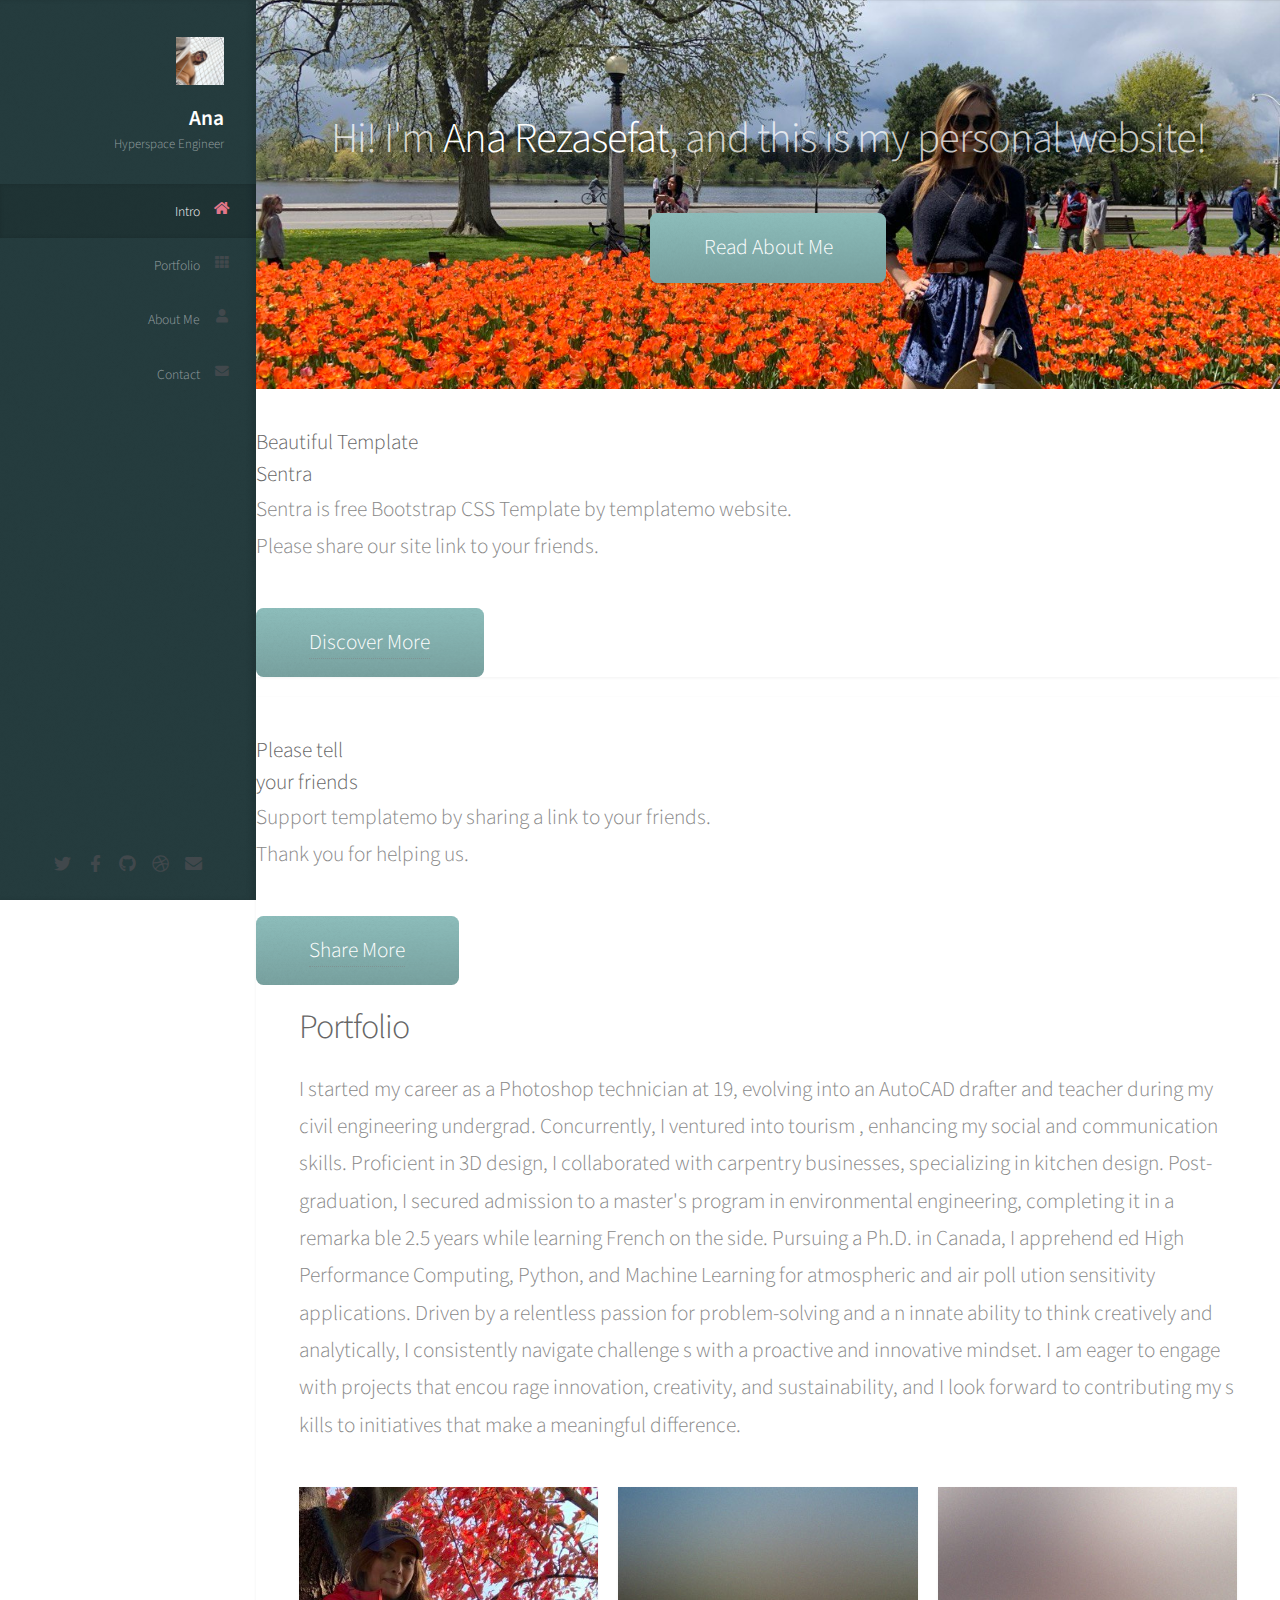
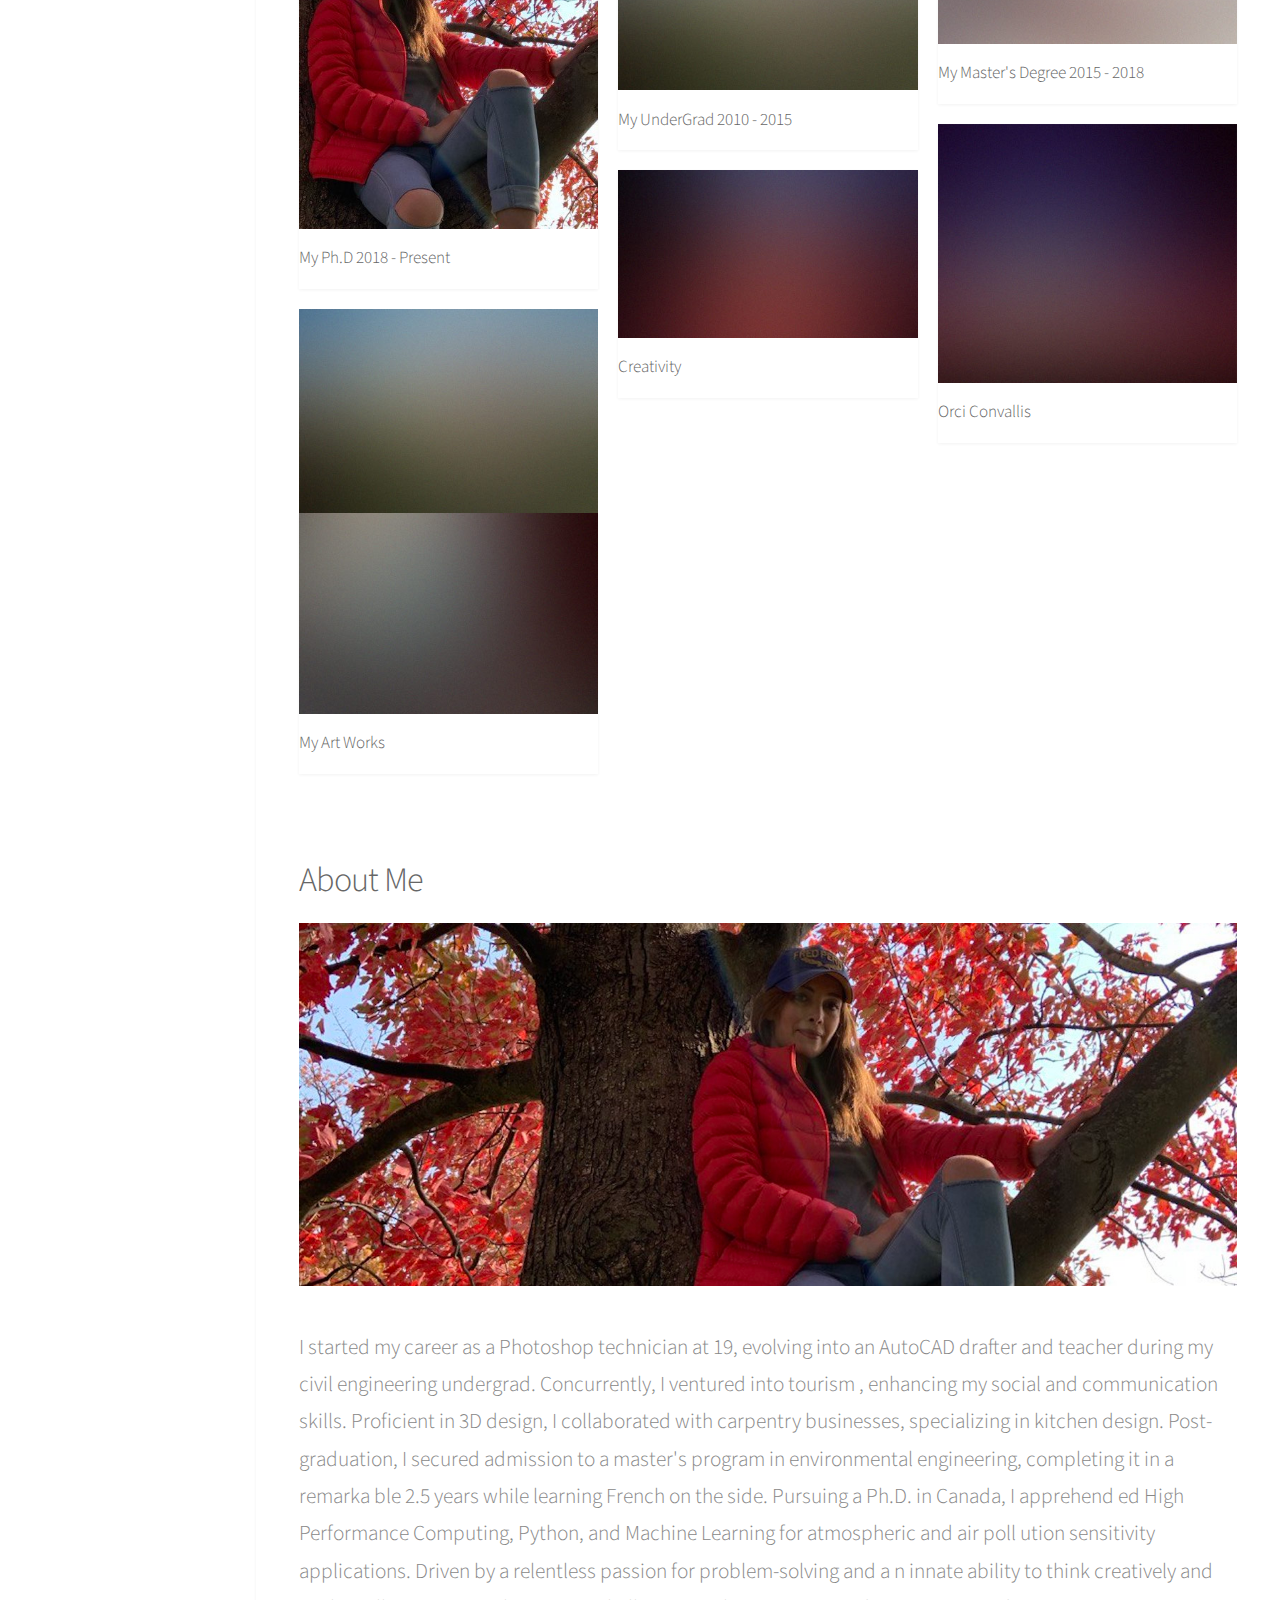
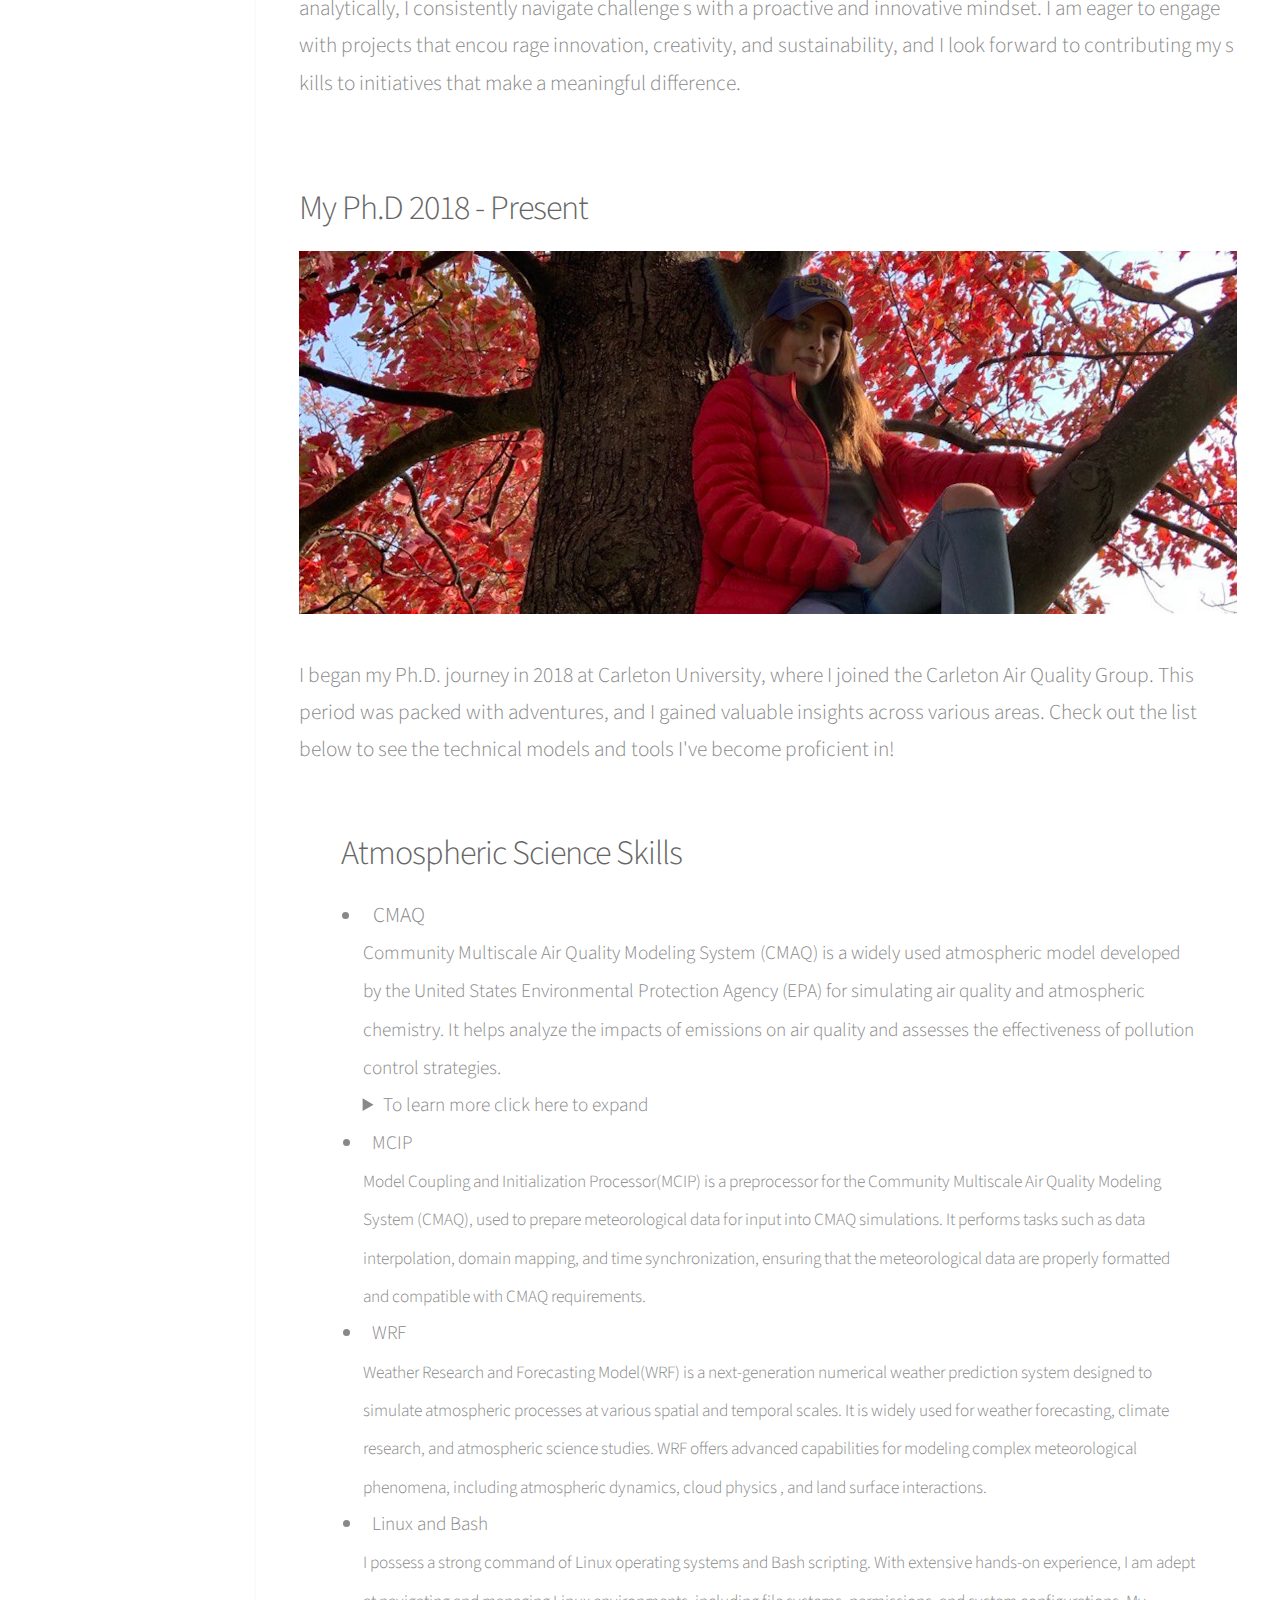
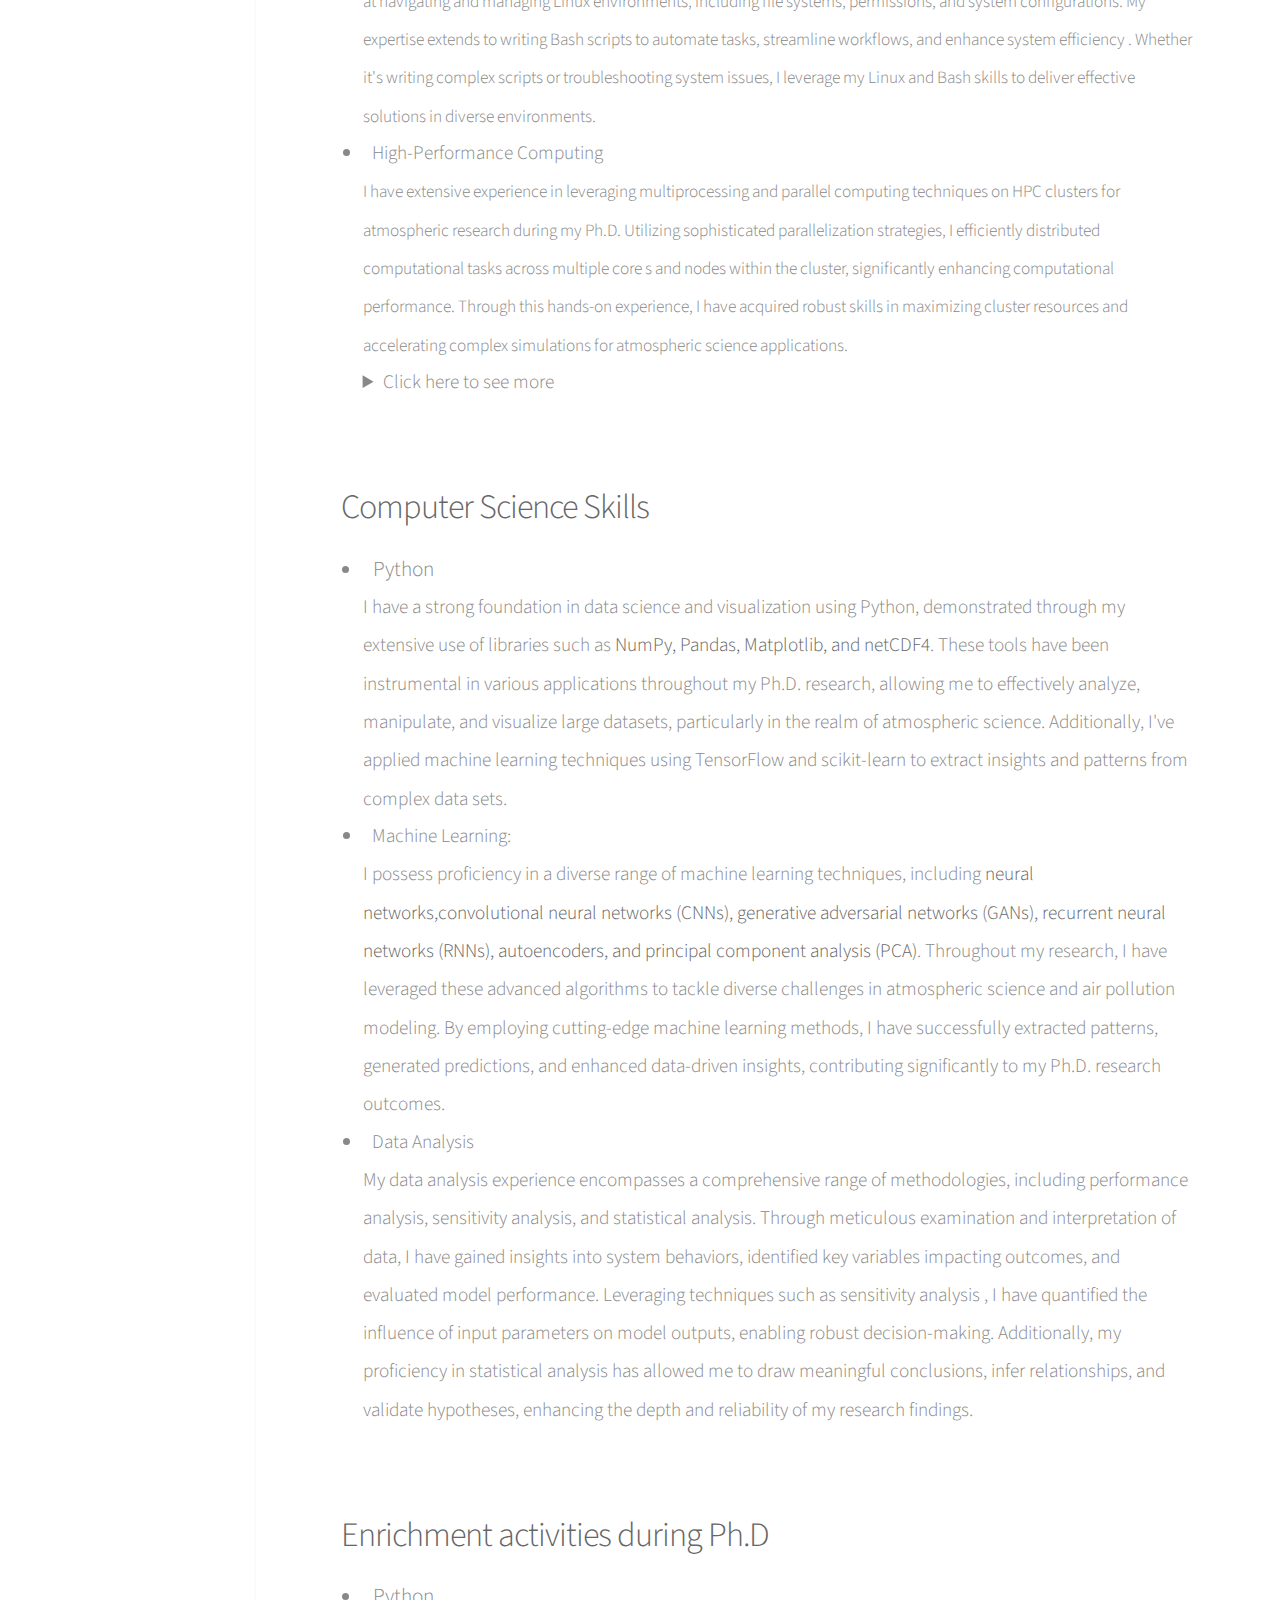
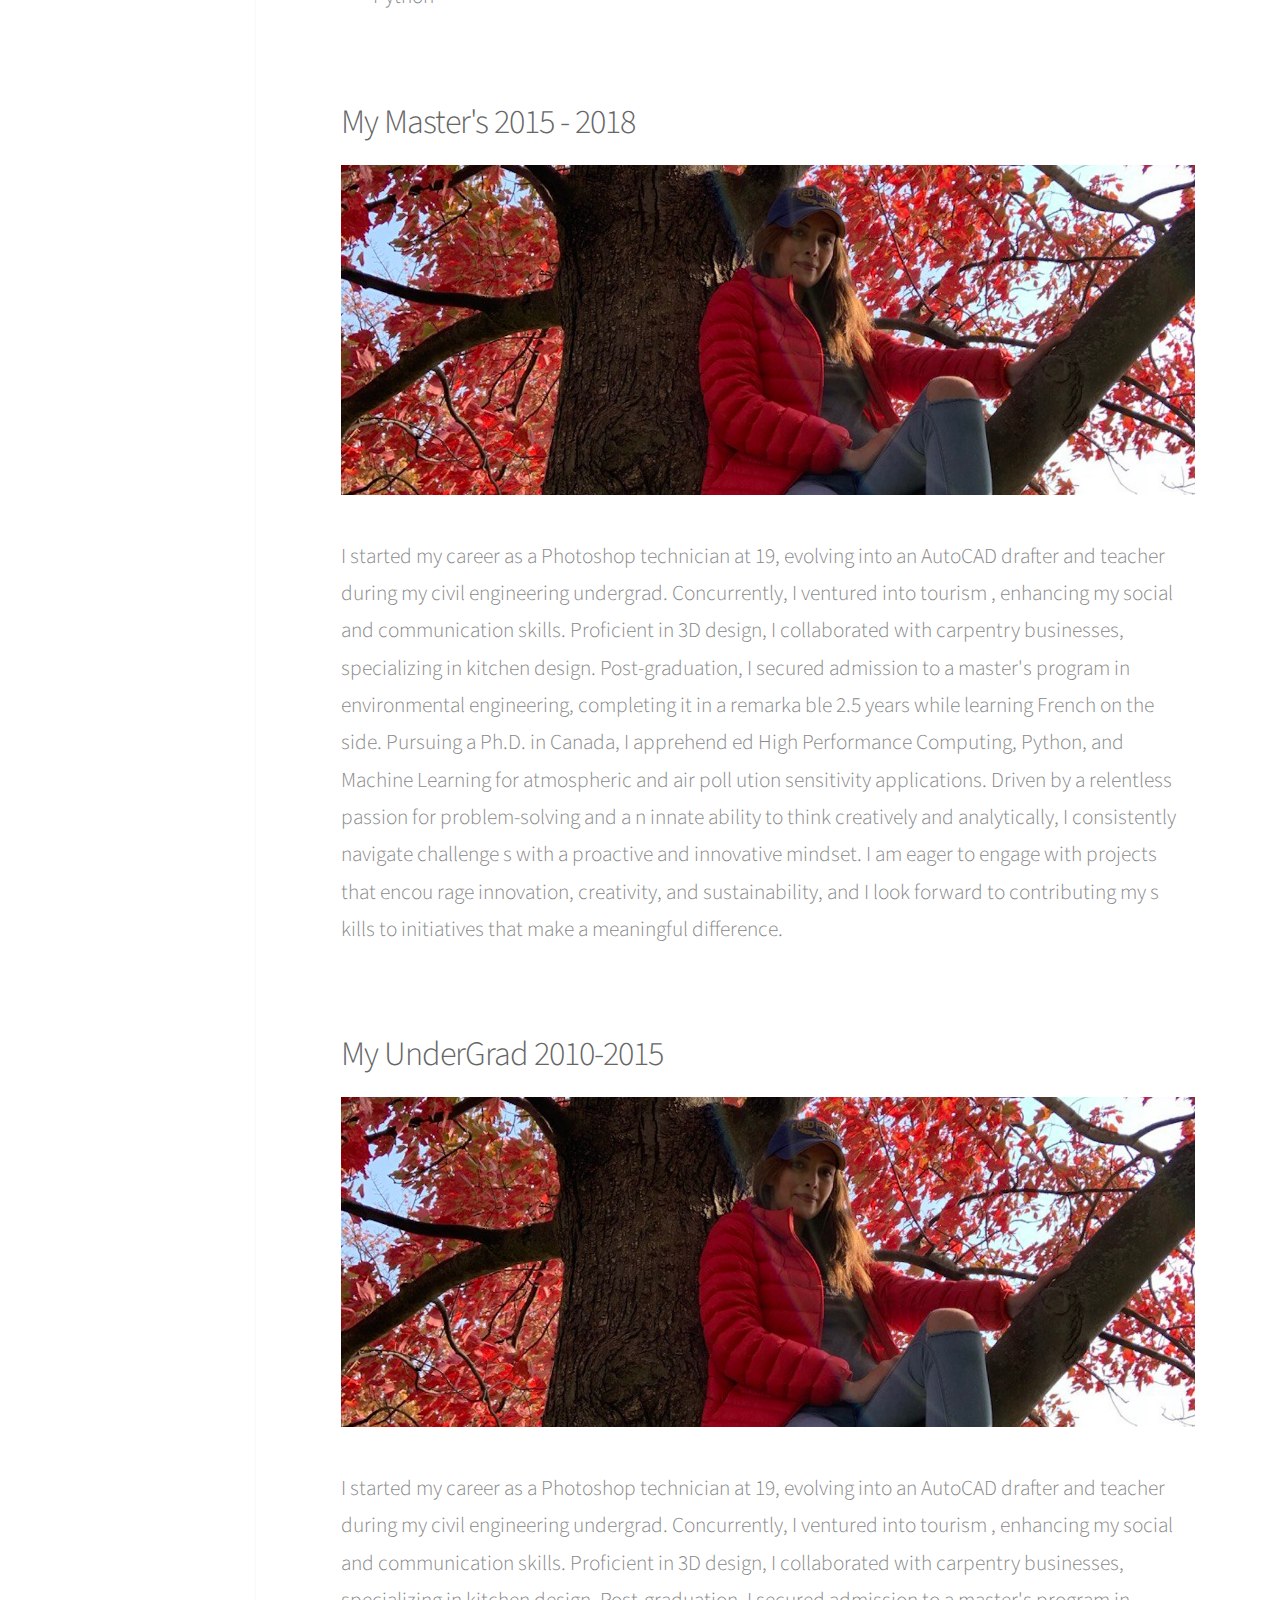
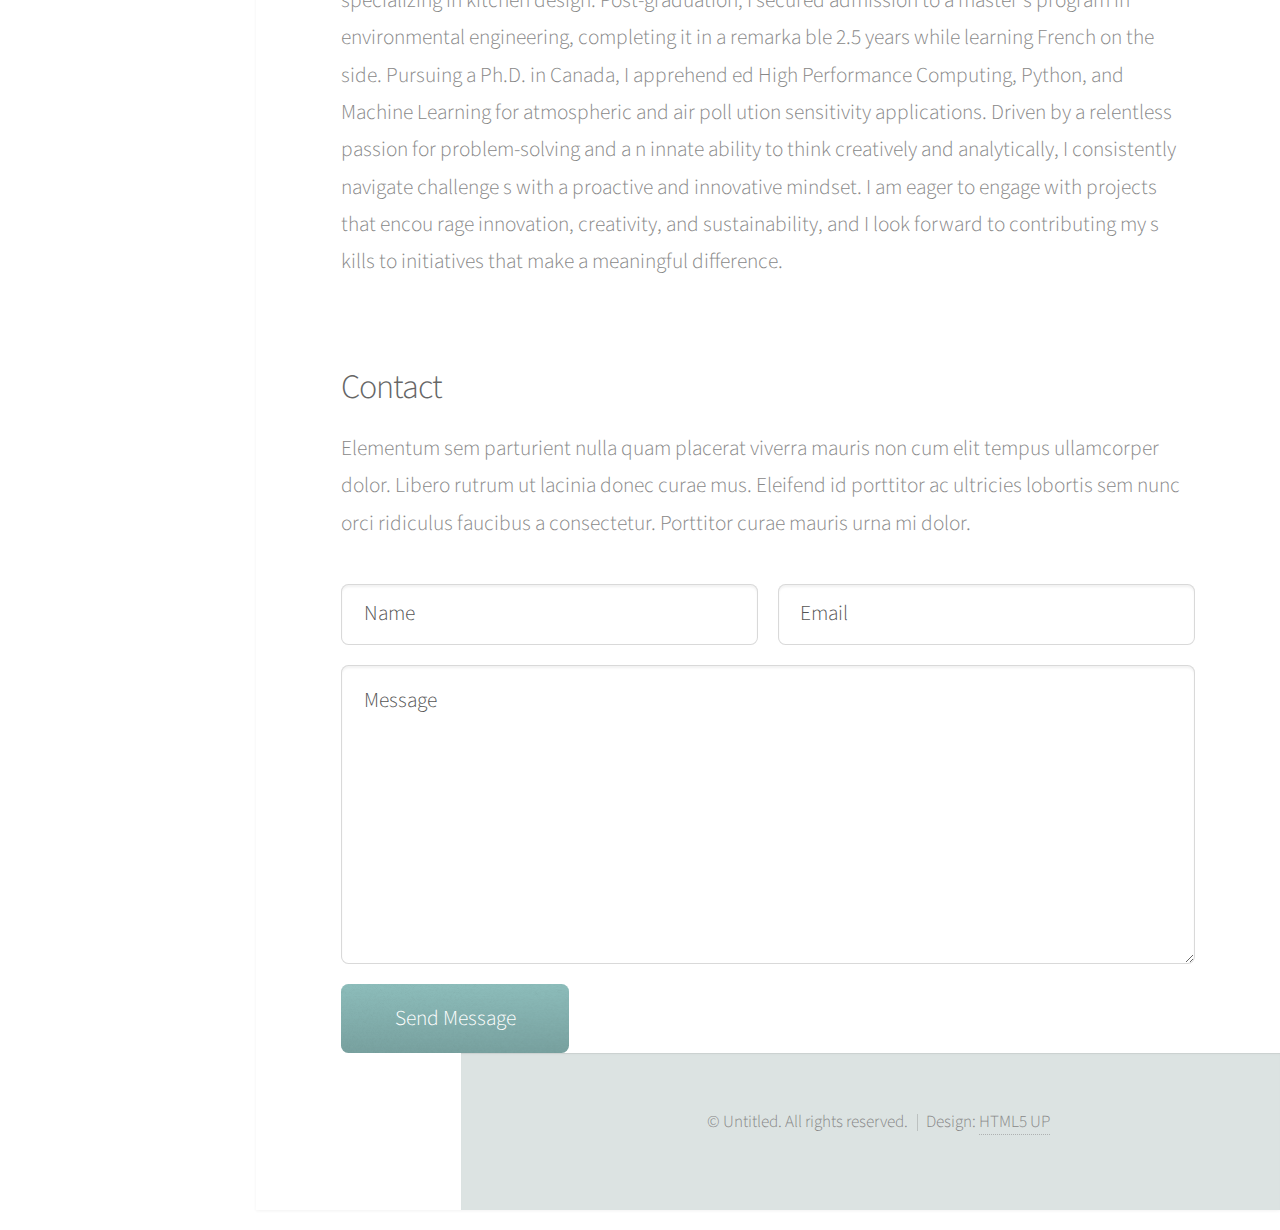
==== commit e13436e8: "phd edit" ====
--- a/index.html
+++ b/index.html
@@ -69,6 +69,41 @@
 
 						</div>
 					</section>
+        <div class="slider">
+            <div class="Modern-Slider content-section" id="top">
+                <!-- Item -->
+                <div class="item item-1">
+                    <div class="img-fill">
+                    <div class="image"></div>
+                    <div class="info">
+                        <div>
+                          <h1>Beautiful Template<br>Sentra</h1>
+                          <p>Sentra is free Bootstrap CSS Template by templatemo website.<br>
+                          	Please share our site link to your friends.</p>
+                          <div class="white-button button">
+                              <a href="#featured">Discover More</a>
+                          </div>
+                        </div>
+                        </div>
+                    </div>
+                </div>
+                <!-- // Item -->
+                <!-- Item -->
+                <div class="item item-2">
+                    <div class="img-fill">
+                        <div class="image"></div>
+                        <div class="info">
+                        <div>
+                          <h1>Please tell <br>your friends</h1>
+                          <p>Support templatemo by sharing a link to your friends.
+							<br>Thank you for helping us.</p>
+                          
+                          <div class="white-button button">
+                              <a href="#featured">Share More</a>
+                          </div>
+                        </div>
+                        </div>
+                    </div>
 
 				<!-- Portfolio -->
 					<section id="portfolio" class="two">
@@ -229,7 +264,7 @@
                                                                   <a href="images/meinmuseumathens.jpeg" class="image"><img src="images/meinmuseumathens_thumb.jpeg" alt="CMAQ Result 2"></a>
                                                                   <a href="images/Acro01.jpeg" class="image"><img src="images/Acro01_thumb.jpeg" alt="CMAQ Result 3"></a>
                                                                   <a href="images/meingreece02.jpeg" class="image"><img src="images/meingreece02_thumb.jpeg" alt="CMAQ Result 4"></a>
-                                                                  <a href="images/img4.jpg" class="image"><img src="images/img4_thumb.jpg" alt="CMAQ Result 5"></a>
+                                                                  <a href="images/athenspell.jpeg" class="image"><img src="images/athenspell_thumb.jpeg" alt="CMAQ Result 5"></a>
                                                                   </div>
                                                                </details>
                                         </div>
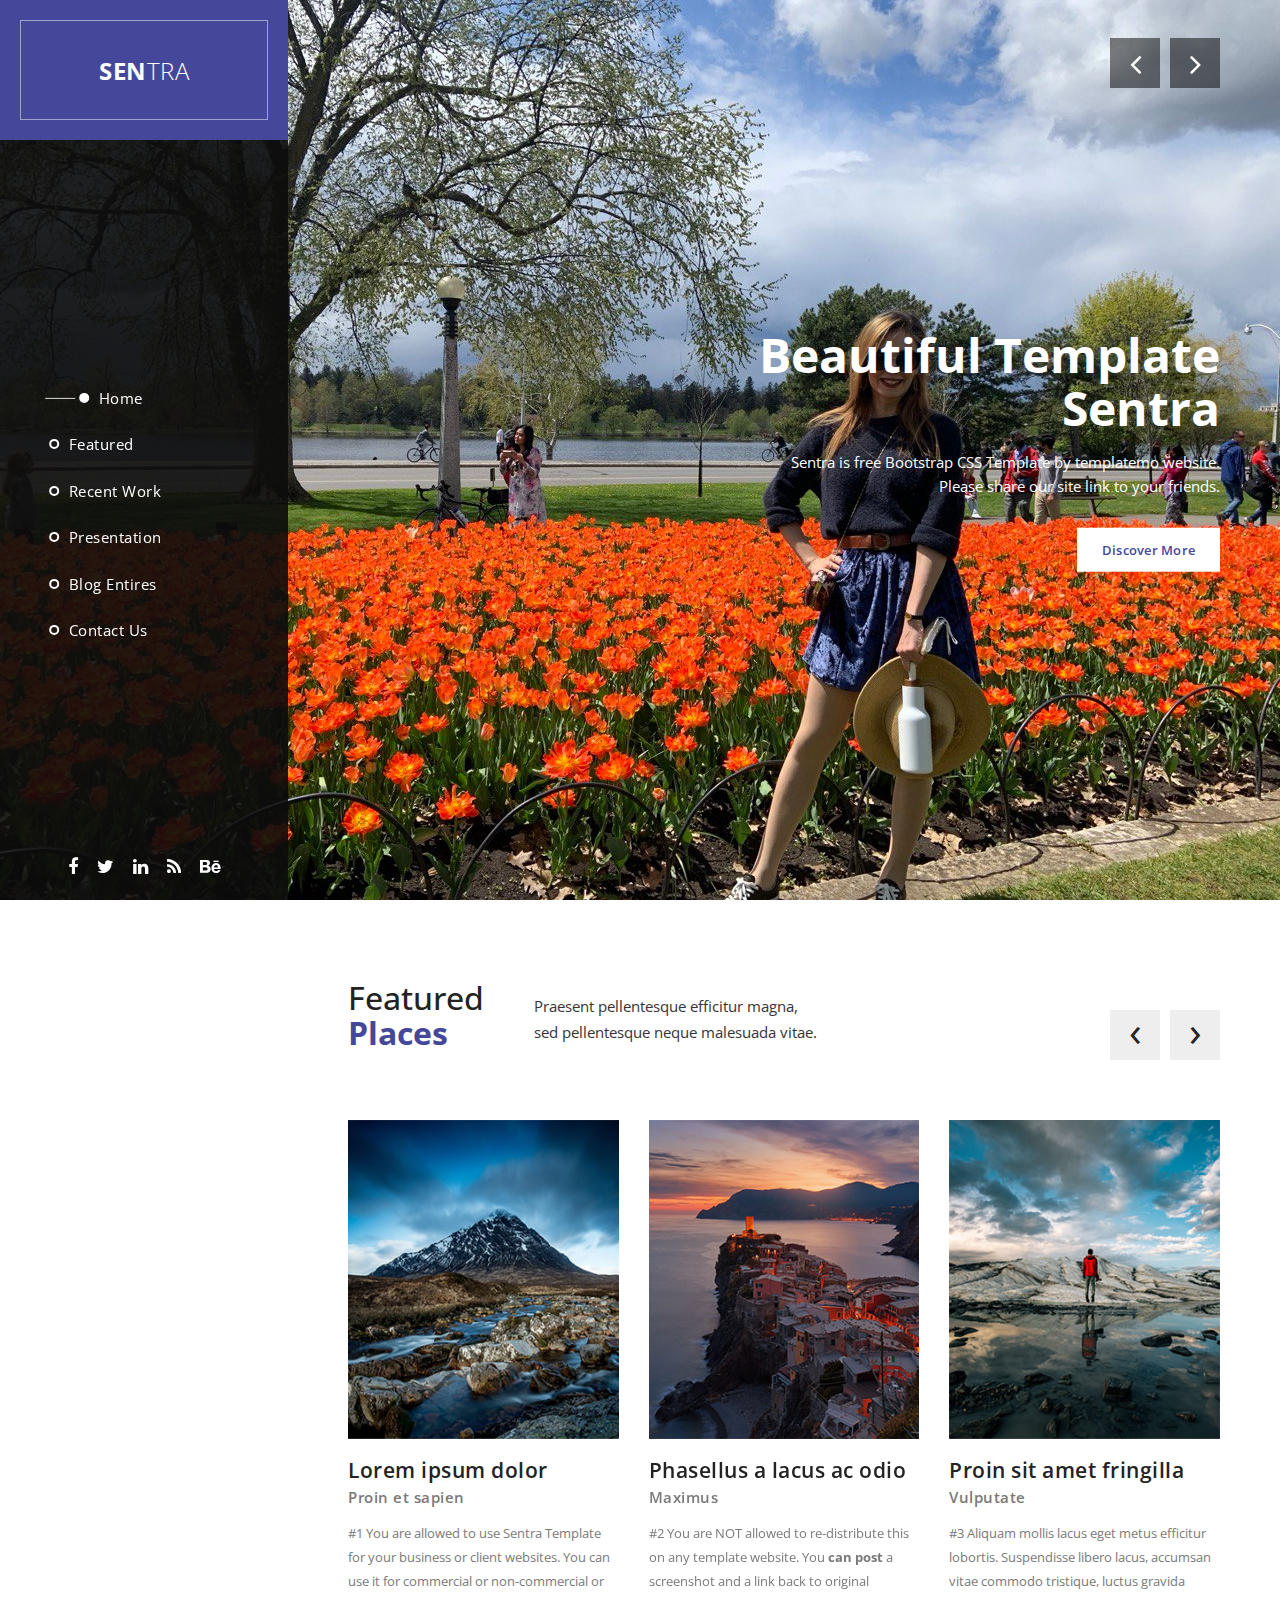
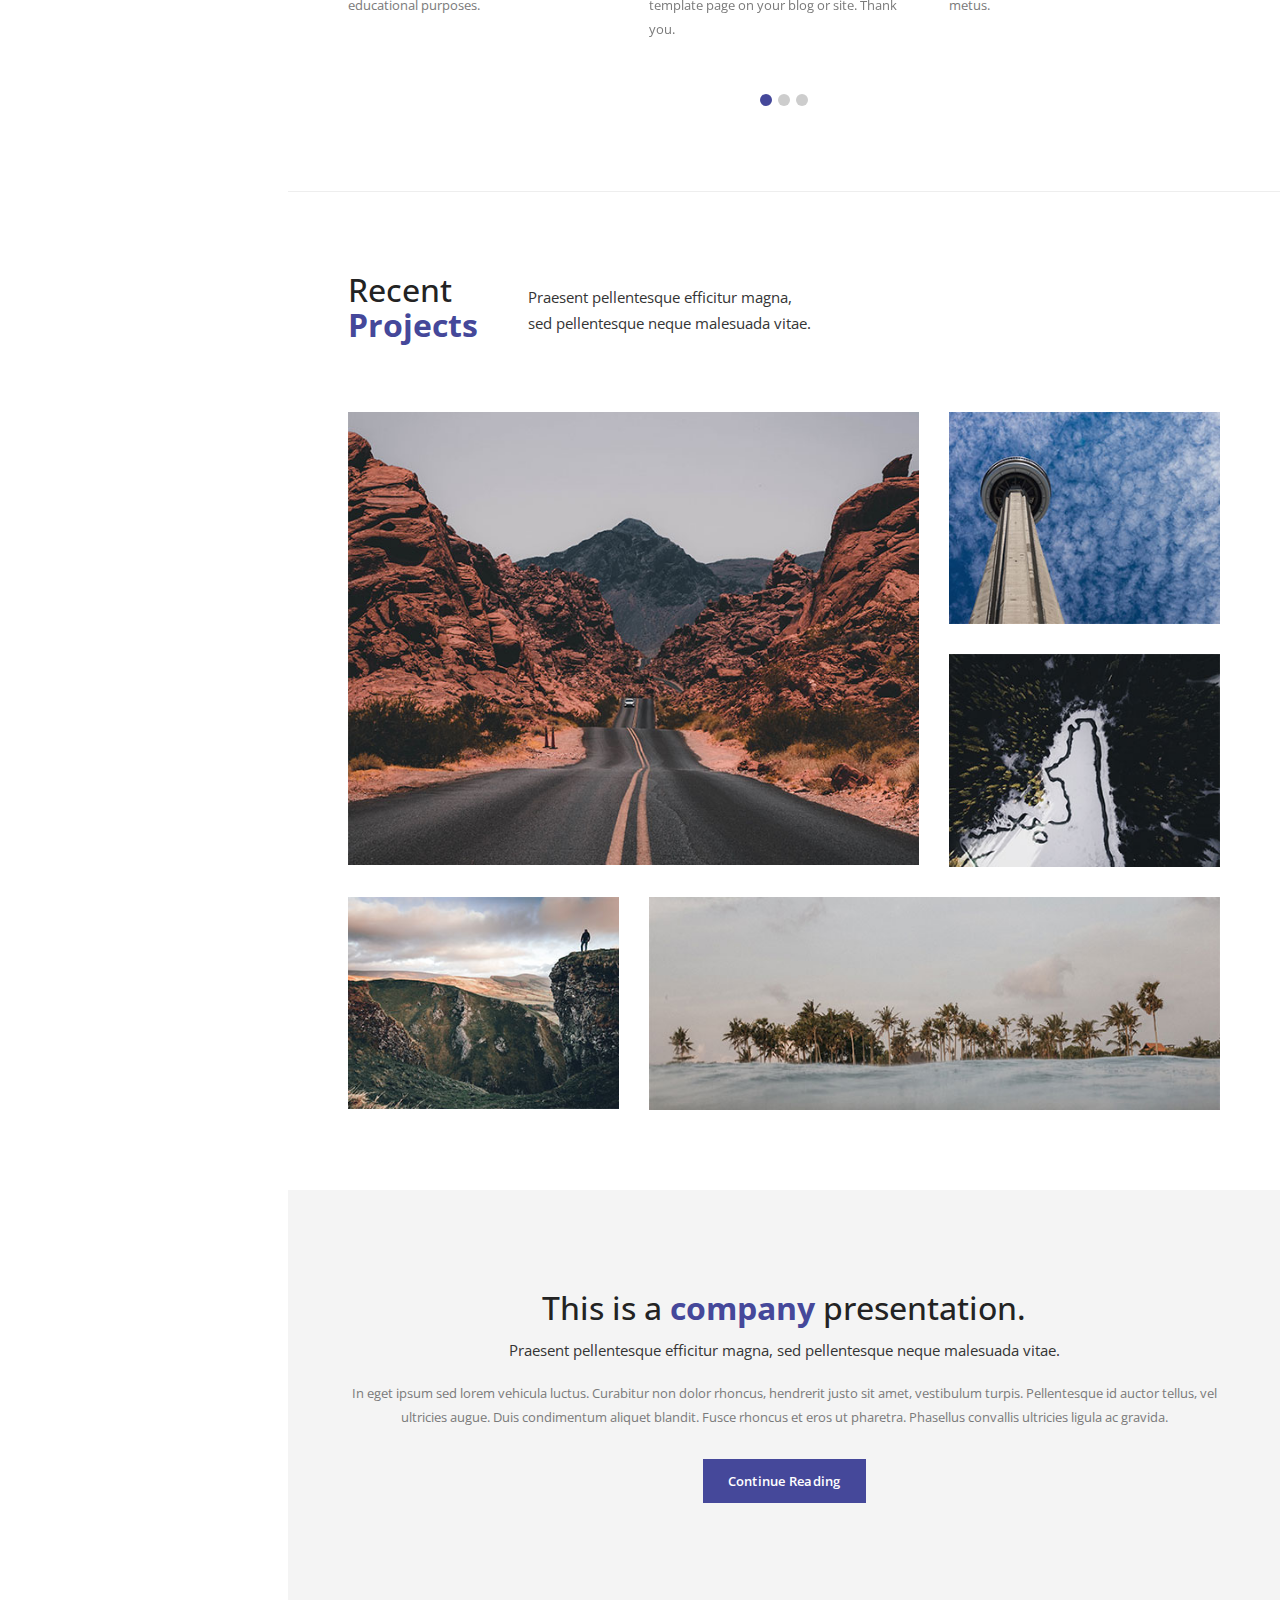
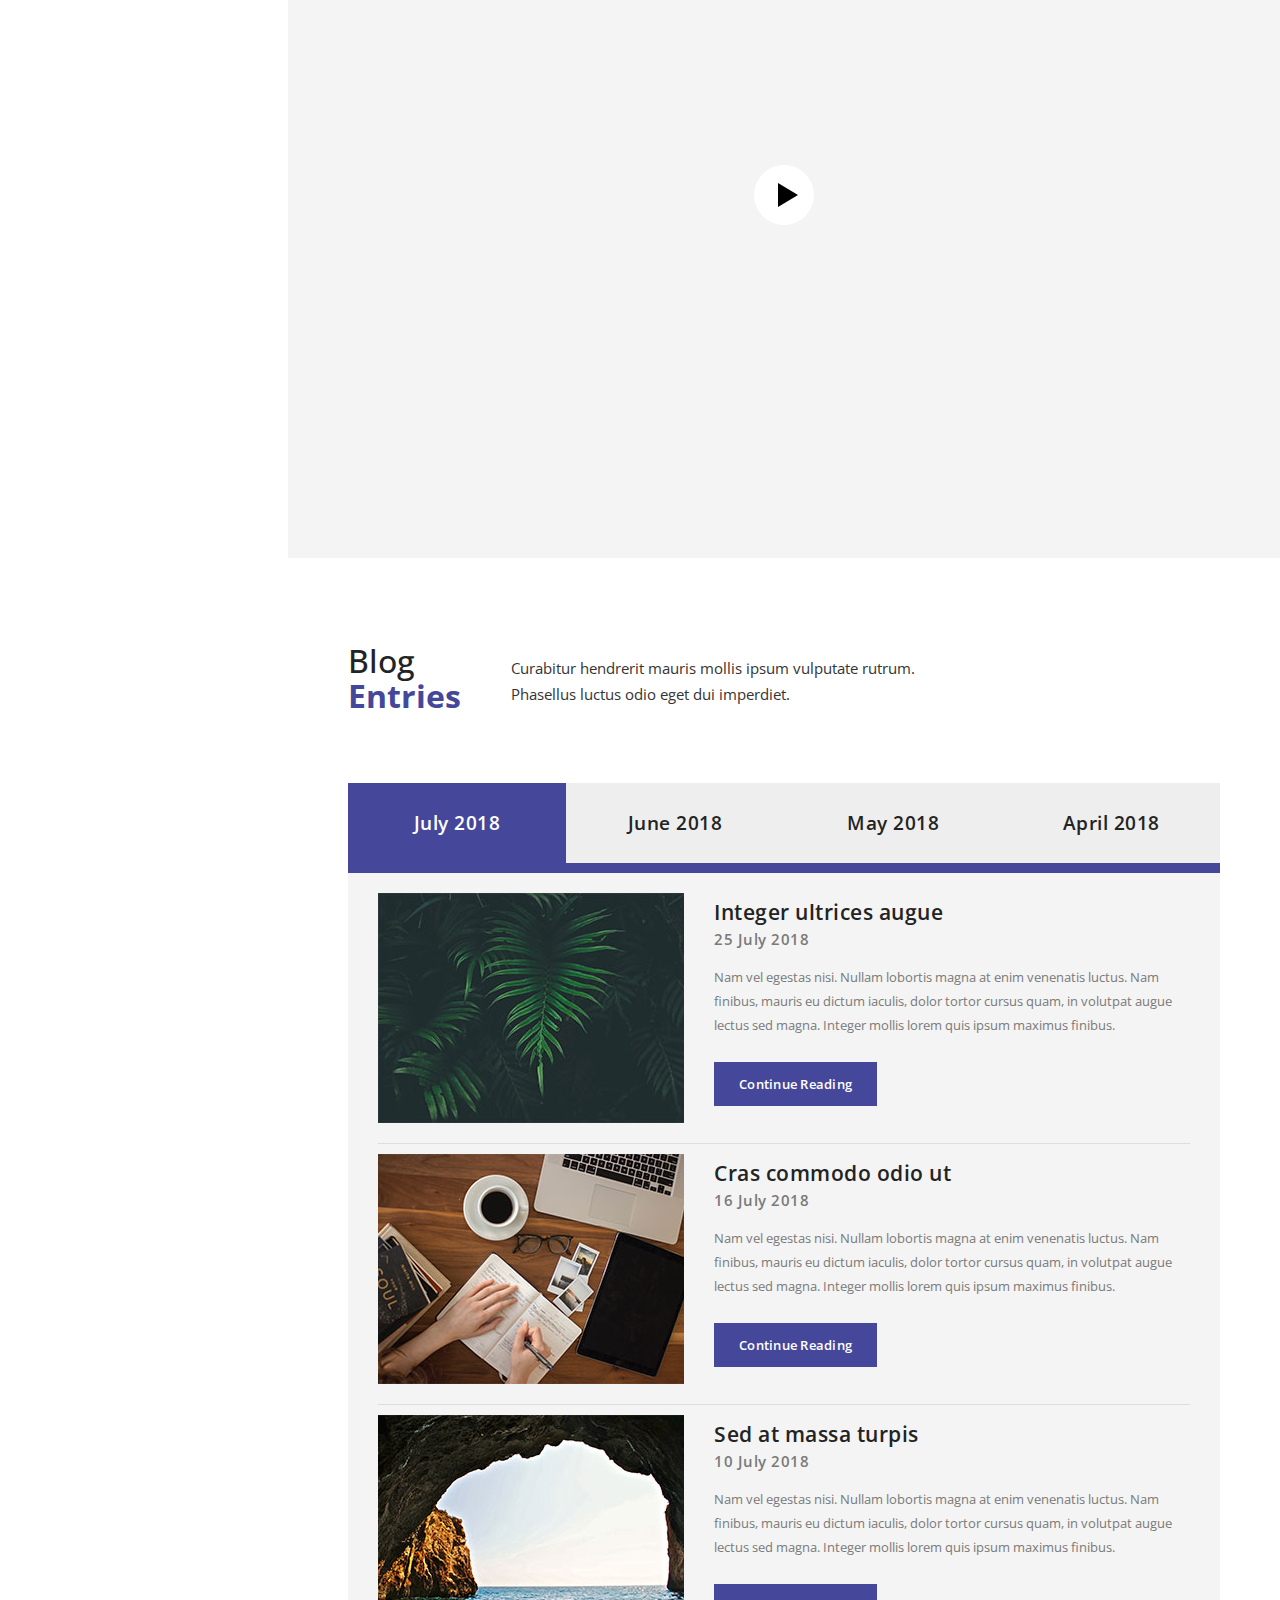
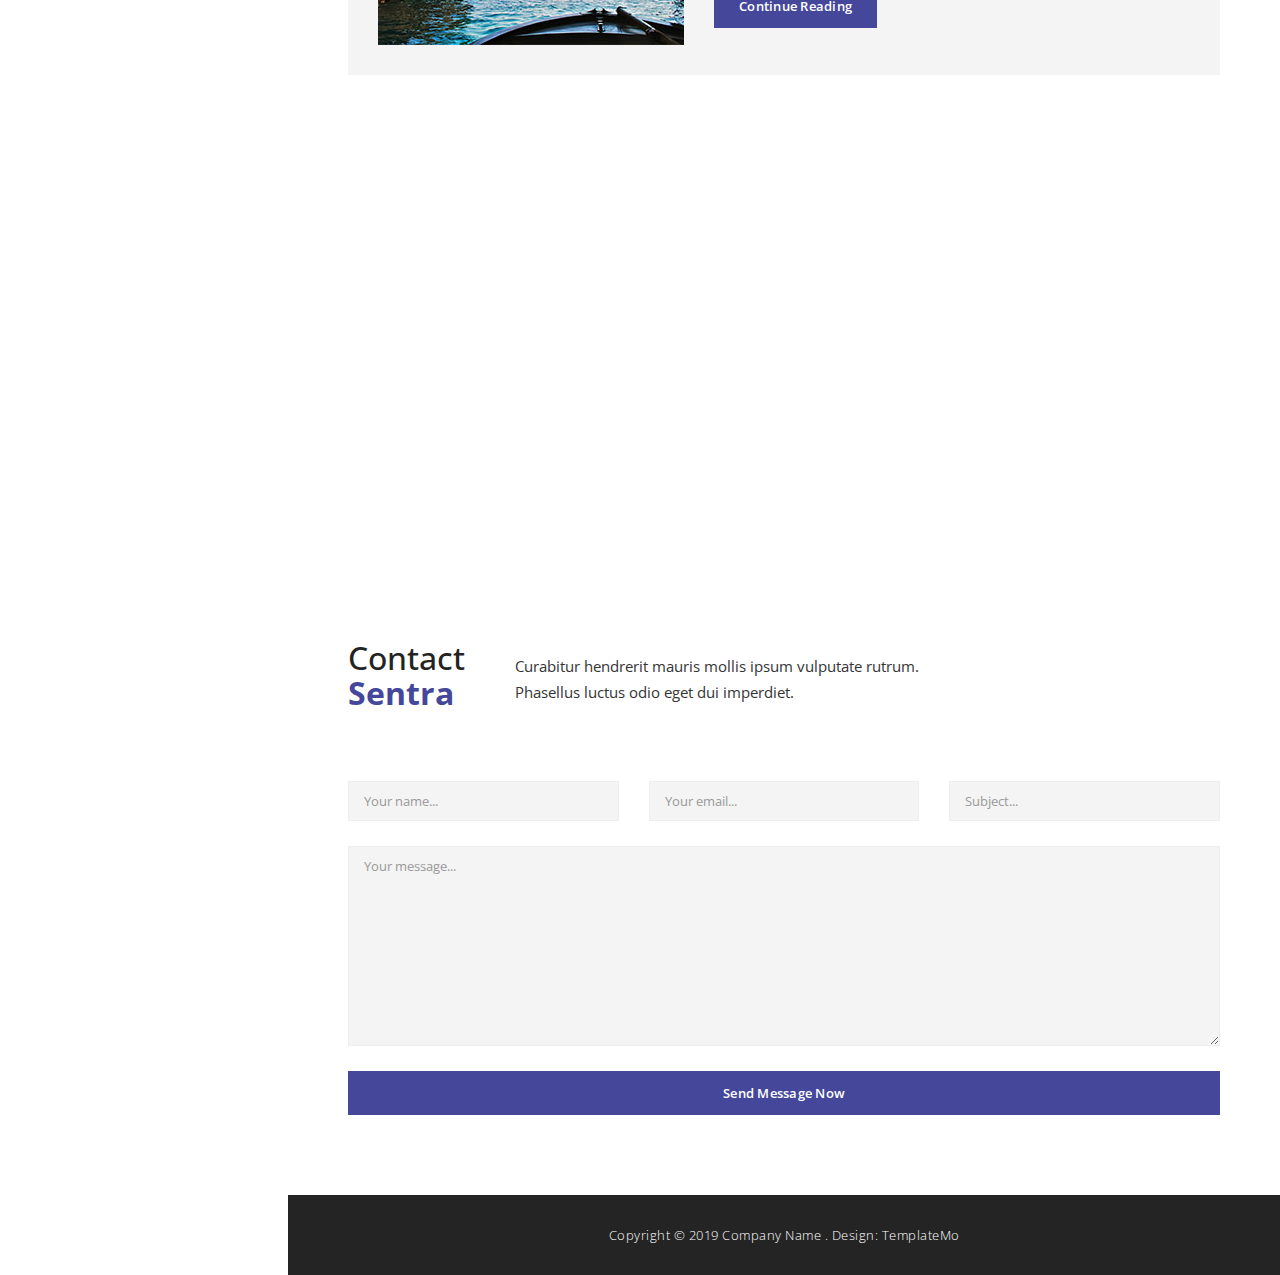
==== commit f5b0d941: "phd edit" ====
--- a/index.html
+++ b/index.html
@@ -1,74 +1,119 @@
-<!DOCTYPE HTML>
-<!--
-	Prologue by HTML5 UP
-	html5up.net | @ajlkn
-	Free for personal and commercial use under the CCA 3.0 license (html5up.net/license)
+
+<!DOCTYPE html>
+<html>
+    <head>
+        <meta charset="utf-8">
+        <meta http-equiv="X-UA-Compatible" content="IE=edge,chrome=1">
+        <title>Sentra - Free Bootstrap Theme</title>
+        
+<!-- 
+
+Sentra Template
+
+https://templatemo.com/tm-518-sentra
+
 -->
-<html>
-	<head>
-		<title>Prologue by HTML5 UP</title>
-		<meta charset="utf-8" />
-		<meta name="viewport" content="width=device-width, initial-scale=1, user-scalable=no" />
-		<link rel="stylesheet" href="assets/css/main.css" />
-	</head>
-	<body class="is-preload">
-
-		<!-- Header -->
-			<div id="header">
-
-				<div class="top">
-
-					<!-- Logo -->
-						<div id="logo">
-							<span class="image avatar48"><img src="images/avatar.jpg" alt="" /></span>
-							<h1 id="title">Ana</h1>
-							<p>Hyperspace Engineer</p>
-						</div>
-
-					<!-- Nav -->
-						<nav id="nav">
-							<ul>
-								<li><a href="#top" id="top-link"><span class="icon solid fa-home">Intro</span></a></li>
-								<li><a href="#portfolio" id="portfolio-link"><span class="icon solid fa-th">Portfolio</span></a></li>
-								<li><a href="#about" id="about-link"><span class="icon solid fa-user">About Me</span></a></li>
-								<li><a href="#contact" id="contact-link"><span class="icon solid fa-envelope">Contact</span></a></li>
-							</ul>
-						</nav>
-
-				</div>
-
-				<div class="bottom">
-
-					<!-- Social Icons -->
-						<ul class="icons">
-							<li><a href="#" class="icon brands fa-twitter"><span class="label">Twitter</span></a></li>
-							<li><a href="#" class="icon brands fa-facebook-f"><span class="label">Facebook</span></a></li>
-							<li><a href="#" class="icon brands fa-github"><span class="label">Github</span></a></li>
-							<li><a href="#" class="icon brands fa-dribbble"><span class="label">Dribbble</span></a></li>
-							<li><a href="#" class="icon solid fa-envelope"><span class="label">Email</span></a></li>
-						</ul>
-
-				</div>
-
-			</div>
-
-		<!-- Main -->
-			<div id="main">
-
-				<!-- Intro -->
-					<section id="top" class="one dark cover">
-						<div class="container">
-
-							<header>
-								<h2 class="alt">Hi! I'm <strong>Ana Rezasefat</strong>, and this is my personal website! 
-							</header>
-
-							<footer>
-								<a href="#portfolio" class="button scrolly">Read About Me</a>
-							</footer>
-
-						</div>
-					</section>
+        <meta name="description" content="">
+        <meta name="viewport" content="width=device-width, initial-scale=1">
+        <link rel="apple-touch-icon" href="apple-touch-icon.png">
+
+        <link rel="stylesheet" href="css/bootstrap.min.css">
+        <link rel="stylesheet" href="css/bootstrap-theme.min.css">
+        <link rel="stylesheet" href="css/fontAwesome.css">
+        <link rel="stylesheet" href="css/light-box.css">
+        <link rel="stylesheet" href="css/owl-carousel.css">
+        <link rel="stylesheet" href="css/templatemo-style.css">
+
+        <link href="https://fonts.googleapis.com/css?family=Open+Sans:300,400,600,700,800" rel="stylesheet">
+
+        <script src="js/vendor/modernizr-2.8.3-respond-1.4.2.min.js"></script>
+    </head>
+
+<body>
+
+
+
+        <header class="nav-down responsive-nav hidden-lg hidden-md">
+            <button type="button" id="nav-toggle" class="navbar-toggle" data-toggle="collapse" data-target="#main-nav">
+                <span class="sr-only">Toggle navigation</span>
+                <span class="icon-bar"></span>
+                <span class="icon-bar"></span>
+                <span class="icon-bar"></span>
+            </button>
+            <!--/.navbar-header-->
+            <div id="main-nav" class="collapse navbar-collapse">
+                <nav>
+                    <ul class="nav navbar-nav">
+                        <li><a href="#top">Home</a></li>
+                        <li><a href="#featured">Featured</a></li>
+                        <li><a href="#projects">Recent Projects</a></li>
+                        <li><a href="#video">Presentation</a></li>
+                        <li><a href="#blog">Blog Entries</a></li>
+                        <li><a href="#contact">Contact Us</a></li>
+                    </ul>
+                </nav>
+            </div>
+        </header>
+
+        <div class="sidebar-navigation hidde-sm hidden-xs">
+            <div class="logo">
+                <a href="#">Sen<em>tra</em></a>
+            </div>
+            <nav>
+                <ul>
+                    <li>
+                        <a href="#top">
+                            <span class="rect"></span>
+                            <span class="circle"></span>
+                            Home
+                        </a>
+                    </li>
+                    <li>
+                        <a href="#featured">
+                            <span class="rect"></span>
+                            <span class="circle"></span>
+                            Featured
+                        </a>
+                    </li>
+                    <li>
+                        <a href="#projects">
+                            <span class="rect"></span>
+                            <span class="circle"></span>
+                            Recent Work
+                        </a>
+                    </li>
+                    <li>
+                        <a href="#video">
+                            <span class="rect"></span>
+                            <span class="circle"></span>
+                            Presentation
+                        </a>
+                    </li>
+                    <li>
+                        <a href="#blog">
+                            <span class="rect"></span>
+                            <span class="circle"></span>
+                            Blog Entires
+                        </a>
+                    </li>
+                    <li>
+                        <a href="#contact">
+                            <span class="rect"></span>
+                            <span class="circle"></span>
+                            Contact Us
+                        </a>
+                    </li>
+                </ul>
+            </nav>
+            <ul class="social-icons">
+                <li><a href="#"><i class="fa fa-facebook"></i></a></li>
+                <li><a href="#"><i class="fa fa-twitter"></i></a></li>
+                <li><a href="#"><i class="fa fa-linkedin"></i></a></li>
+                <li><a href="#"><i class="fa fa-rss"></i></a></li>
+                <li><a href="#"><i class="fa fa-behance"></i></a></li>
+            </ul>
+        </div>
+
         <div class="slider">
             <div class="Modern-Slider content-section" id="top">
                 <!-- Item -->
@@ -104,297 +149,535 @@
                         </div>
                         </div>
                     </div>
-
-				<!-- Portfolio -->
-					<section id="portfolio" class="two">
-						<div class="container">
-
-							<header>
-								<h2>Portfolio</h2>
-							</header>
-
-							<p>I started my career as a Photoshop technician at 19, evolving into an AutoCAD drafter
-                                                           and teacher during my civil engineering undergrad. Concurrently, I ventured into tourism
-                                                           , enhancing my social and communication skills. Proficient in 3D design, I collaborated                                                            with carpentry businesses, specializing in kitchen design. Post-graduation, I secured 
-                                                           admission to a master's program in environmental engineering, completing it in a remarka                                                           ble 2.5 years while learning French on the side. Pursuing a Ph.D. in Canada, I apprehend                                                           ed High Performance Computing, Python, and Machine Learning for atmospheric and air poll                                                           ution sensitivity applications. Driven by a relentless passion for problem-solving and a                                                           n innate ability to think creatively and analytically, I consistently navigate challenge                                                           s with a proactive and innovative mindset. I am eager to engage with projects that encou                                                           rage innovation, creativity, and sustainability, and I look forward to contributing my s                                                           kills to initiatives that make a meaningful difference.</p>
-
-							<div class="row">
-								<div class="col-4 col-12-mobile">
-                                                                        <article class="item">
-                                                                                <a href="#phd" class="image fit"><img src="images/pic04.jpg" alt="" /></a>
-                                                                                <header>
-                                                                                        <h3>My Ph.D 2018 - Present</h3>
-                                                                                </header>
-                                                                        </article>
-										<a href="#undergrad" class="image fit"><img src="images/pic02.jpg" alt="" /></a>
-									<article class="item">
-										<a href="#master" class="image fit"><img src="images/pic03.jpg" alt="" /></a>
-										<header>
-											<h3>My Art Works</h3>
-										</header>
-									</article>
-								</div>
-								<div class="col-4 col-12-mobile">
-                                                                        <article class="item">
-                                                                                <a href="#undergrad" class="image fit"><img src="images/pic02.jpg" alt="" /></a>
-                                                                                <header>
-                                                                                        <h3>My UnderGrad 2010 - 2015</h3>
-                                                                                </header>
-                                                                        </article>
-									<article class="item">
-										<a href="#" class="image fit"><img src="images/pic05.jpg" alt="" /></a>
-										<header>
-											<h3>Creativity</h3>
-										</header>
-									</article>
-								</div>
-								<div class="col-4 col-12-mobile">
-									<article class="item">
-										<a href="#" class="image fit"><img src="images/pic06.jpg" alt="" /></a>
-										<header>
-											<h3>My Master's Degree 2015 - 2018</h3>
-										</header>
-									</article>
-									<article class="item">
-										<a href="#" class="image fit"><img src="images/pic07.jpg" alt="" /></a>
-										<header>
-											<h3>Orci Convallis</h3>
-										</header>
-									</article>
-								</div>
-							</div>
-
-						</div>
-					</section>
-
-				<!-- About Me -->
-					<section id="about" class="three">
-						<div class="container">
-
-							<header>
-								<h2>About Me</h2>
-							</header>
-
-							<a href="#" class="image featured"><img src="images/pic08.jpg" alt="" /></a>
-							<p>I started my career as a Photoshop technician at 19, evolving into an AutoCAD drafter
-                                                           and teacher during my civil engineering undergrad. Concurrently, I ventured into tourism
-                                                           , enhancing my social and communication skills. Proficient in 3D design, I collaborated                                                            with carpentry businesses, specializing in kitchen design. Post-graduation, I secured
-                                                           admission to a master's program in environmental engineering, completing it in a remarka                                                           ble 2.5 years while learning French on the side. Pursuing a Ph.D. in Canada, I apprehend                                                           ed High Performance Computing, Python, and Machine Learning for atmospheric and air poll                                                           ution sensitivity applications. Driven by a relentless passion for problem-solving and a                                                           n innate ability to think creatively and analytically, I consistently navigate challenge                                                           s with a proactive and innovative mindset. I am eager to engage with projects that encou                                                           rage innovation, creativity, and sustainability, and I look forward to contributing my s                                                           kills to initiatives that make a meaningful difference.<ornare iaculis.</p>
-
-						</div>
-					</section>
-                                        <section id="phd" class="three">
-                                                <div class="container">
-
-                                                        <header>
-                                                                <h2>My Ph.D  2018 - Present</h2>
-                                                        </header>
-
-                                                        <a href="#" class="image featured"><img src="images/pic08.jpg" alt="" /></a>
-                                                        <p>I began my Ph.D. journey in 2018 at Carleton University, where I joined the Carleton Air
-							   Quality Group. This period was packed with adventures, and I gained valuable insights across
-							   various areas. Check out the list below to see the technical models and tools I've become 
-							   proficient in!<p>
-                                       <section id="atmospheric-science" class="skills-section">
-                                       <div class="container">
-                                       <header>
-                                       <h2>Atmospheric Science Skills</h2>
-                                       </header>
-                                                       <ul style="text-align: left;">
-                                                                 
-                                                                 <li>CMAQ</li>
-                                                                 <span style="font-size: 0.9em;">Community Multiscale Air Quality Modeling System
-                                                                  (CMAQ) is a widely used atmospheric model developed by the United States
-                                                                  Environmental Protection Agency (EPA) for simulating air quality and 
-                                                                  atmospheric chemistry. It helps analyze the impacts of emissions on air
-                                                                  quality and assesses the effectiveness of pollution control strategies. 
-                                                                  <details>
-                                                                  <summary>To learn more click here to expand</summary>
-                                                                  <br>
-                                                                  Here are some CMAQ results:
-                                                                  <div class="thumbnails">
-                                                                  <a href="images/img0.jpg" class="image"><img src="images/img0_thumb.jpg" alt="CMAQ Result 1"></a>
-                                                                  <a href="images/img1.jpg" class="image"><img src="images/img1_thumb.jpg" alt="CMAQ Result 2"></a>
-                                                                  <a href="images/img2.jpg" class="image"><img src="images/img2_thumb.jpg" alt="CMAQ Result 3"></a>
-                                                                  <a href="images/img3.jpg" class="image"><img src="images/img3_thumb.jpg" alt="CMAQ Result 4"></a>
-                                                                  <a href="images/img4.jpg" class="image"><img src="images/img4_thumb.jpg" alt="CMAQ Result 5"></a>
-                                                                  </div>
-                                                               </details>                                                               
-                                                           <li>MCIP</li>
-                                                                    <span style="font-size: 0.9em;">Model Coupling and Initialization Processor(MCIP) is a
-                                                                    preprocessor for the Community Multiscale Air Quality Modeling System (CMAQ),
-                                                                    used to prepare meteorological data for input into CMAQ simulations. It 
-                                                                    performs tasks such as data interpolation, domain mapping, and time
-                                                                    synchronization, ensuring that the meteorological data are properly formatted
-                                                                    and compatible with CMAQ requirements.</span>
-                                                                    
-                                                           <li>WRF</li>
-                                                                    <span style="font-size: 0.9em;">Weather Research and 
-                                                                    Forecasting Model(WRF) is a next-generation numerical weather prediction system                                                                    designed to simulate atmospheric processes at various spatial and temporal 
-                                                                    scales. It is widely used for weather forecasting, climate research, and
-                                                                    atmospheric science studies. WRF offers advanced capabilities for modeling
-                                                                    complex meteorological phenomena, including atmospheric dynamics, cloud physics
-                                                                    , and land surface interactions.</span>
-                                                           <li>Linux and Bash</li>
-                                                                    <span style="font-size: 0.9em;">I possess a strong command of Linux operating
-                                                                     systems and Bash scripting. With extensive hands-on experience, I am adept
-                                                                     at navigating and managing Linux environments, including file systems, 
-                                                                     permissions, and system configurations. My expertise extends to writing Bash
-                                                                     scripts to automate tasks, streamline workflows, and enhance system efficiency
-                                                                     . Whether it's writing complex scripts or troubleshooting system issues, I 
-                                                                     leverage my Linux and Bash skills to deliver effective solutions in diverse 
-                                                                     environments.</span>
-
-                                                           <li>High-Performance Computing</li>
-                                                                    <span style="font-size: 0.9em;">I have extensive experience in leveraging
-                                                                     multiprocessing and parallel computing techniques on HPC clusters for 
-                                                                     atmospheric research during my Ph.D. Utilizing sophisticated parallelization
-                                                                     strategies, I efficiently distributed computational tasks across multiple core
-                                                                     s and nodes within the cluster, significantly enhancing computational 
-                                                                     performance. Through this hands-on experience, I have acquired robust skills
-                                                                     in maximizing cluster resources and accelerating complex simulations for 
-                                                                     atmospheric science applications.</span>
-                                                                  <details>
-                                                                  <summary> Click here to see more</summary>
-                                                                  <br>
-                                                                  In 2022 I had the chance to be one of a few Canadian students who could participate in the HPC summerschool in Athenes, Greece. This one-week learning opportunity was funded by Digital Reseach Alliance of Canada for the Canadian participents. Over a week of workshops and hands-on sessions about different aspects of High-Performance Computing software and hardware, we got to meet with the professors, mentors and students from different fields of research from USA, EU, Japan, Canada and learn from them!
-Below you can see the highlights of this trip:
-                                                                  <div class="thumbnails">
-                                                                  <a href="images/meingreece01.jpg" class="image"><img src="images/img0_thumb.jpg" alt="CMAQ Result 1"></a>
-                                                                  <a href="images/meinmuseumathens.jpeg" class="image"><img src="images/meinmuseumathens_thumb.jpeg" alt="CMAQ Result 2"></a>
-                                                                  <a href="images/Acro01.jpeg" class="image"><img src="images/Acro01_thumb.jpeg" alt="CMAQ Result 3"></a>
-                                                                  <a href="images/meingreece02.jpeg" class="image"><img src="images/meingreece02_thumb.jpeg" alt="CMAQ Result 4"></a>
-                                                                  <a href="images/athenspell.jpeg" class="image"><img src="images/athenspell_thumb.jpeg" alt="CMAQ Result 5"></a>
-                                                                  </div>
-                                                               </details>
-                                        </div>
-                                        </section>
-
-                                        <section id="computer-science" class="skills-section">
-                                         <div class="container">
-                                          <header>
-                                           <h2>Computer Science Skills</h2>
-                                          </header>
-                                          <ul style="text-align: left;">
-                                           <li>Python</li>
-                                             <span style="font-size: 0.9em;">I have a strong foundation in data science and visualization using
-                                              Python, demonstrated through my extensive use of libraries such as <strong>NumPy, Pandas, Matplotlib, and
-                                              netCDF4</strong>. These tools have been instrumental in various applications throughout my Ph.D. research,
-                                              allowing me to effectively analyze, manipulate, and visualize large datasets, particularly in the
-                                              realm of atmospheric science. Additionally, I've applied machine learning techniques using TensorFlow
-                                              and scikit-learn to extract insights and patterns from complex data sets.
-                                           <li>Machine Learning:</li>
-                                            I possess proficiency in a diverse range of machine learning techniques, including <strong>neural 
-                                            networks,convolutional neural networks (CNNs), generative adversarial networks (GANs), recurrent neural 
-                                            networks (RNNs), autoencoders, and principal component analysis (PCA)</strong>. Throughout my
-                                            research, I have leveraged these advanced algorithms to tackle diverse challenges in atmospheric 
-                                            science and air pollution modeling. By employing cutting-edge machine learning methods, I have 
-                                            successfully extracted patterns, generated predictions, and enhanced data-driven insights, 
-                                            contributing significantly to my Ph.D. research outcomes.
-                                           <li>Data Analysis</li>
-                                           My data analysis experience encompasses a comprehensive range of methodologies, including performance 
-                                           analysis, sensitivity analysis, and statistical analysis. Through meticulous examination and 
-                                           interpretation of data, I have gained insights into system behaviors, identified key variables 
-                                           impacting outcomes, and evaluated model performance. Leveraging techniques such as sensitivity analysis
-                                           , I have quantified the influence of input parameters on model outputs, enabling robust decision-making. 
-                                           Additionally, my proficiency in statistical analysis has allowed me to draw meaningful conclusions, 
-                                           infer relationships, and validate hypotheses, enhancing the depth and reliability of my research findings.
-                                           <!-- Add more Computer Science skills here -->
-                                          </ul>
-                                         </div>
-                                        </section>
-
-                                        <section id="enrichment" class="skills-section">
-                                         <div class="container">
-                                          <header>
-                                           <h2>Enrichment activities during Ph.D</h2>
-                                          </header>
-                                          <ul style="text-align: left;">
-                                           <li>Python</li>
-
-                                        </div>
-                                        </section>
-
-                                        <section id="master" class="three">
-                                                <div class="container">
-
-                                                        <header>
-                                                                <h2>My Master's 2015 - 2018</h2>
-                                                        </header>
-
-                                                        <a href="#" class="image featured"><img src="images/pic08.jpg" alt="" /></a>
-                                                        <p>I started my career as a Photoshop technician at 19, evolving into an AutoCAD drafter
-                                                           and teacher during my civil engineering undergrad. Concurrently, I ventured into tourism
-                                                           , enhancing my social and communication skills. Proficient in 3D design, I collaborated                                                            with carpentry businesses, specializing in kitchen design. Post-graduation, I secured
-                                                           admission to a master's program in environmental engineering, completing it in a remarka                                                           ble 2.5 years while learning French on the side. Pursuing a Ph.D. in Canada, I apprehend                                                           ed High Performance Computing, Python, and Machine Learning for atmospheric and air poll                                                           ution sensitivity applications. Driven by a relentless passion for problem-solving and a                                                           n innate ability to think creatively and analytically, I consistently navigate challenge                                                           s with a proactive and innovative mindset. I am eager to engage with projects that encou                                                           rage innovation, creativity, and sustainability, and I look forward to contributing my s                                                           kills to initiatives that make a meaningful difference.<ornare iaculis.</p>
-
-                                                </div>
-                                        </section>
-                                        <section id="undergrad" class="three">
-                                                <div class="container">
-
-                                                        <header>
-                                                                <h2>My UnderGrad 2010-2015</h2>
-                                                        </header>
-
-                                                        <a href="#" class="image featured"><img src="images/pic08.jpg" alt="" /></a>
-                                                        <p>I started my career as a Photoshop technician at 19, evolving into an AutoCAD drafter
-                                                           and teacher during my civil engineering undergrad. Concurrently, I ventured into tourism
-                                                           , enhancing my social and communication skills. Proficient in 3D design, I collaborated                                                            with carpentry businesses, specializing in kitchen design. Post-graduation, I secured
-                                                           admission to a master's program in environmental engineering, completing it in a remarka                                                           ble 2.5 years while learning French on the side. Pursuing a Ph.D. in Canada, I apprehend                                                           ed High Performance Computing, Python, and Machine Learning for atmospheric and air poll                                                           ution sensitivity applications. Driven by a relentless passion for problem-solving and a                                                           n innate ability to think creatively and analytically, I consistently navigate challenge                                                           s with a proactive and innovative mindset. I am eager to engage with projects that encou                                                           rage innovation, creativity, and sustainability, and I look forward to contributing my s                                                           kills to initiatives that make a meaningful difference.<ornare iaculis.</p>
-
-                                                </div>
-                                        </section>
-
-				<!-- Contact -->
-					<section id="contact" class="four">
-						<div class="container">
-
-							<header>
-								<h2>Contact</h2>
-							</header>
-
-							<p>Elementum sem parturient nulla quam placerat viverra
-							mauris non cum elit tempus ullamcorper dolor. Libero rutrum ut lacinia
-							donec curae mus. Eleifend id porttitor ac ultricies lobortis sem nunc
-							orci ridiculus faucibus a consectetur. Porttitor curae mauris urna mi dolor.</p>
-
-							<form method="post" action="#">
-								<div class="row">
-									<div class="col-6 col-12-mobile"><input type="text" name="name" placeholder="Name" /></div>
-									<div class="col-6 col-12-mobile"><input type="text" name="email" placeholder="Email" /></div>
-									<div class="col-12">
-										<textarea name="message" placeholder="Message"></textarea>
-									</div>
-									<div class="col-12">
-										<input type="submit" value="Send Message" />
-									</div>
-								</div>
-							</form>
-
-						</div>
-					</section>
-
-			</div>
-
-		<!-- Footer -->
-			<div id="footer">
-
-				<!-- Copyright -->
-					<ul class="copyright">
-						<li>&copy; Untitled. All rights reserved.</li><li>Design: <a href="http://html5up.net">HTML5 UP</a></li>
-					</ul>
-
-			</div>
-
-		<!-- Scripts -->
-			<script src="assets/js/jquery.min.js"></script>
-			<script src="assets/js/jquery.scrolly.min.js"></script>
-			<script src="assets/js/jquery.scrollex.min.js"></script>
-			<script src="assets/js/browser.min.js"></script>
-			<script src="assets/js/breakpoints.min.js"></script>
-			<script src="assets/js/util.js"></script>
-			<script src="assets/js/main.js"></script>
-
-	</body>
-</html>
+                </div>
+                <!-- // Item -->
+                <!-- Item -->
+                <div class="item item-3">
+                    <div class="img-fill">
+                        <div class="image"></div>
+                        <div class="info">
+                        <div>
+                          <h1>Suspendisse suscipit<br>nulla sed</h1>
+                          <p>Vestibulum ante ipsum primis in faucibus orci luctus et ultrices <br>posuere cubilia Curae; Sed at massa turpis.</p>
+                          
+                          <div class="white-button button">
+                              <a href="#featured">Learn More</a>
+                          </div>
+                        </div>
+                        </div>
+                    </div>
+                </div>
+                <!-- // Item -->
+            </div>
+        </div>
+
+
+        <div class="page-content">
+            <section id="featured" class="content-section">
+                <div class="section-heading">
+                    <h1>Featured<br><em>Places</em></h1>
+                    <p>Praesent pellentesque efficitur magna, 
+                    <br>sed pellentesque neque malesuada vitae.</p>
+                </div>
+                <div class="section-content">
+                    <div class="owl-carousel owl-theme">
+                        <div class="item">
+                            <div class="image">
+                                <img src="img/featured_1.jpg" alt="">
+                                <div class="featured-button button">
+                                    <a href="#projects">Continue Reading</a>
+                                </div>
+                            </div>
+                            <div class="text-content">
+                                <h4>Lorem ipsum dolor</h4>
+                                <span>Proin et sapien</span>
+                                <p>#1 You are allowed to use Sentra Template for your business or client websites. You can use it for commercial or non-commercial or educational purposes.</p>
+                            </div>
+                        </div>
+                        <div class="item">
+                            <div class="image">
+                                <img src="img/featured_2.jpg" alt="">
+                                <div class="featured-button button">
+                                    <a href="#projects">Continue Reading</a>
+                                </div>
+                            </div>
+                            <div class="text-content">
+                                <h4>Phasellus a lacus ac odio</h4>
+                                <span>Maximus</span>
+                                <p>#2 You are NOT allowed to re-distribute this on any template website. You <strong>can post</strong> a screenshot and a link back to original template page on your blog or site. Thank you.</p>
+                            </div>
+                        </div>
+                        <div class="item">
+                            <div class="image">
+                                <img src="img/featured_3.jpg" alt="">
+                                <div class="featured-button button">
+                                    <a href="#projects">Continue Reading</a>
+                                </div>
+                            </div>
+                            <div class="text-content">
+                                <h4>Proin sit amet fringilla</h4>
+                                <span>Vulputate</span>
+                                <p>#3 Aliquam mollis lacus eget metus efficitur lobortis. Suspendisse libero lacus, accumsan vitae commodo tristique, luctus gravida metus.</p>
+                            </div>
+                        </div>
+                        <div class="item">
+                            <div class="image">
+                                <img src="img/featured_2.jpg" alt="">
+                                <div class="featured-button button">
+                                    <a href="#projects">Continue Reading</a>
+                                </div>
+                            </div>
+                            <div class="text-content">
+                                <h4>In volutpat augue lectus</h4>
+                                <span>Elementum</span>
+                                <p>#4 Aliquam mollis lacus eget metus efficitur lobortis. Suspendisse libero lacus, accumsan vitae commodo tristique, luctus gravida metus.</p>
+                            </div>
+                        </div>
+                        <div class="item">
+                            <div class="image">
+                                <img src="img/featured_1.jpg" alt="">
+                                <div class="featured-button button">
+                                    <a href="#projects">Continue Reading</a>
+                                </div>
+                            </div>
+                            <div class="text-content">
+                                <h4>Cras commodo odio</h4>
+                                <span>Aliquam</span>
+                                <p>#5 Mauris lacinia pretium libero, ut tincidunt lacus molestie ornare. Phasellus a facilisis erat. Praesent eleifend nibh mauris, quis sodales lorem convallis pulvinar.</p>
+                            </div>
+                        </div>
+                        <div class="item">
+                            <div class="image">
+                                <img src="img/featured_3.jpg" alt="">
+                                <div class="featured-button button">
+                                    <a href="#projects">Continue Reading</a>
+                                </div>
+                            </div>
+                            <div class="text-content">
+                                <h4>Sed at massa turpis</h4>
+                                <span>Curabitur</span>
+                                <p>#6 Vestibulum tincidunt ornare ligula vel molestie. Curabitur hendrerit mauris mollis ipsum vulputate rutrum. Phasellus luctus odio eget dui imperdiet.</p>
+                            </div>
+                        </div>
+                        <div class="item">
+                            <div class="image">
+                                <img src="img/featured_2.jpg" alt="">
+                                <div class="featured-button button">
+                                    <a href="#projects">Continue Reading</a>
+                                </div>
+                            </div>
+                            <div class="text-content">
+                                <h4>Aliquam mollis lacus</h4>
+                                <span>Suspendisse</span>
+                                <p>#7 Suspendisse suscipit nulla sed nisl fermentum, auctor suscipit nunc rhoncus. Proin faucibus metus diam, nec hendrerit purus pharetra in.</p>
+                            </div>
+                        </div>
+                        <div class="item">
+                            <div class="image">
+                                <img src="img/featured_1.jpg" alt="">
+                                <div class="featured-button button">
+                                    <a href="#projects">Continue Reading</a>
+                                </div>
+                            </div>
+                            <div class="text-content">
+                                <h4>Mauris lacinia pretium</h4>
+                                <span>Vestibulum</span>
+                                <p>#8 Suspendisse suscipit nulla sed nisl fermentum, auctor suscipit nunc rhoncus. Proin faucibus metus diam, nec hendrerit purus pharetra in.</p>
+                            </div>
+                        </div>
+                        <div class="item">
+                            <div class="image">
+                                <img src="img/featured_3.jpg" alt="">
+                                <div class="featured-button button">
+                                    <a href="#projects">Continue Reading</a>
+                                </div>
+                            </div>
+                            <div class="text-content">
+                                <h4>Proin sit amet fringilla erat</h4>
+                                <span>Convallis</span>
+                                <p>#9 Suspendisse suscipit nulla sed nisl fermentum, auctor suscipit nunc rhoncus. Proin faucibus metus diam, nec hendrerit purus pharetra in.</p>
+                            </div>
+                        </div>
+                    </div>
+                </div>
+            </section>
+            <section id="projects" class="content-section">
+                <div class="section-heading">
+                    <h1>Recent<br><em>Projects</em></h1>
+                    <p>Praesent pellentesque efficitur magna, 
+                    <br>sed pellentesque neque malesuada vitae.</p>
+                </div>
+                <div class="section-content">
+                    <div class="masonry">
+                        <div class="row">
+                            <div class="item">
+                                <div class="col-md-8">
+                                    <a href="img/portfolio_big_1.jpg" data-lightbox="image"><img src="img/portfolio_1.jpg" alt="image 1"></a>
+                                </div>
+                            </div>
+                            <div class="item second-item">
+                                <div class="col-md-4">
+                                    <a href="img/portfolio_big_2.jpg" data-lightbox="image"><img src="img/portfolio_2.jpg" alt="image 2"></a>
+                                </div>
+                            </div>
+                            <div class="item">
+                                <div class="col-md-4">
+                                    <a href="img/portfolio_big_3.jpg" data-lightbox="image"><img src="img/portfolio_3.jpg" alt="image 3"></a>
+                                </div>
+                            </div>
+                            <div class="item">
+                                <div class="col-md-4">
+                                    <a href="img/portfolio_big_4.jpg" data-lightbox="image"><img src="img/portfolio_4.jpg" alt="image 4"></a>
+                                </div>
+                            </div>
+                            <div class="item">
+                                <div class="col-md-8">
+                                    <a href="img/portfolio_big_5.jpg" data-lightbox="image"><img src="img/portfolio_5.jpg" alt="image 5"></a>
+                                </div>
+                            </div>
+                        </div>
+                    </div>
+                </div>            
+            </section>
+            <section id="video" class="content-section">
+                <div class="row">
+                    <div class="col-md-12">
+                        <div class="section-heading">
+                            <h1>This is a <em>company</em> presentation.</h1>
+                            <p>Praesent pellentesque efficitur magna, sed pellentesque neque malesuada vitae.</p>
+                        </div>
+                        <div class="text-content">
+                            <p>In eget ipsum sed lorem vehicula luctus. Curabitur non dolor rhoncus, hendrerit justo sit amet, vestibulum turpis. Pellentesque id auctor tellus, vel ultricies augue. Duis condimentum aliquet blandit. Fusce rhoncus et eros ut pharetra. Phasellus convallis ultricies ligula ac gravida.</p>
+                        </div>
+                        <div class="accent-button button">
+                            <a href="#blog">Continue Reading</a>
+                        </div>
+                    </div>
+                    <div class="col-md-12">
+                        <div class="box-video">
+                            <div class="bg-video" style="background-image: url(https://unsplash.imgix.net/photo-1425036458755-dc303a604201?fit=crop&fm=jpg&q=75&w=1000);">
+                                <div class="bt-play">Play</div>
+                            </div>
+                            <div class="video-container">
+                                <iframe width="100%" height="520" src="https://www.youtube.com/embed/j-_7Ub-Zkow?rel=0&amp;showinfo=0" frameborder="0" allowfullscreen="allowfullscreen"></iframe>
+                            </div>
+                        </div>
+                    </div>
+                </div>
+            </section>
+            <section id="blog" class="content-section">
+                <div class="section-heading">
+                    <h1>Blog<br><em>Entries</em></h1>
+                    <p>Curabitur hendrerit mauris mollis ipsum vulputate rutrum. 
+                    <br>Phasellus luctus odio eget dui imperdiet.</p>
+                </div>
+                <div class="section-content">
+                    <div class="tabs-content">
+                        <div class="wrapper">
+                            <ul class="tabs clearfix" data-tabgroup="first-tab-group">
+                              <li><a href="#tab1" class="active">July 2018</a></li>
+                              <li><a href="#tab2">June 2018</a></li>
+                              <li><a href="#tab3">May 2018</a></li>
+                              <li><a href="#tab4">April 2018</a></li>
+                            </ul>
+                            <section id="first-tab-group" class="tabgroup">
+                                <div id="tab1">
+                                    <ul>
+                                        <li>
+                                            <div class="item">
+                                                <img src="img/blog_1.jpg" alt="">
+                                                <div class="text-content">
+                                                    <h4>Integer ultrices augue</h4>
+                                                    <span>25 July 2018</span>
+                                                    <p>Nam vel egestas nisi. Nullam lobortis magna at enim venenatis luctus. Nam finibus, mauris eu dictum iaculis, dolor tortor cursus quam, in volutpat augue lectus sed magna. Integer mollis lorem quis ipsum maximus finibus.</p>
+                                                    
+                                                    <div class="accent-button button">
+                                                        <a href="#contact">Continue Reading</a>
+                                                    </div>
+                                                </div>
+                                            </div>
+                                        </li>
+                                        <li>
+                                            <div class="item">
+                                                <img src="img/blog_2.jpg" alt="">
+                                                <div class="text-content">
+                                                    <h4>Cras commodo odio ut</h4>
+                                                    <span>16 July 2018</span>
+                                                    <p>Nam vel egestas nisi. Nullam lobortis magna at enim venenatis luctus. Nam finibus, mauris eu dictum iaculis, dolor tortor cursus quam, in volutpat augue lectus sed magna. Integer mollis lorem quis ipsum maximus finibus.</p>
+                                                    
+                                                    <div class="accent-button button">
+                                                        <a href="#contact">Continue Reading</a>
+                                                    </div>
+                                                </div>
+                                            </div>
+                                        </li>
+                                        <li>
+                                            <div class="item">
+                                                <img src="img/blog_3.jpg" alt="">
+                                                <div class="text-content">
+                                                    <h4>Sed at massa turpis</h4>
+                                                    <span>10 July 2018</span>
+                                                    <p>Nam vel egestas nisi. Nullam lobortis magna at enim venenatis luctus. Nam finibus, mauris eu dictum iaculis, dolor tortor cursus quam, in volutpat augue lectus sed magna. Integer mollis lorem quis ipsum maximus finibus.</p>
+                                                    
+                                                    <div class="accent-button button">
+                                                        <a href="#contact">Continue Reading</a>
+                                                    </div>
+                                                </div>
+                                            </div>
+                                        </li>
+                                    </ul>
+                                </div>
+                                <div id="tab2">
+                                    <ul>
+                                        <li>
+                                            <div class="item">
+                                                <img src="img/blog_3.jpg" alt="">
+                                                <div class="text-content">
+                                                    <h4>Sed at massa turpis</h4>
+                                                    <span>30 June 2018</span>
+                                                    <p>Nam vel egestas nisi. Nullam lobortis magna at enim venenatis luctus. Nam finibus, mauris eu dictum iaculis, dolor tortor cursus quam, in volutpat augue lectus sed magna. Integer mollis lorem quis ipsum maximus finibus.</p>
+                                                    
+                                                    <div class="accent-button button">
+                                                        <a href="#contact">Continue Reading</a>
+                                                    </div>
+                                                </div>
+                                            </div>
+                                        </li>
+                                        <li>
+                                            <div class="item">
+                                                <img src="img/blog_1.jpg" alt="">
+                                                <div class="text-content">
+                                                    <h4>Lorem ipsum dolor sit</h4>
+                                                    <span>24 June 2018</span>
+                                                    <p>Nam vel egestas nisi. Nullam lobortis magna at enim venenatis luctus. Nam finibus, mauris eu dictum iaculis, dolor tortor cursus quam, in volutpat augue lectus sed magna. Integer mollis lorem quis ipsum maximus finibus.</p>
+                                                    
+                                                    <div class="accent-button button">
+                                                        <a href="#contact">Continue Reading</a>
+                                                    </div>
+                                                </div>
+                                            </div>
+                                        </li>
+                                        <li>
+                                            <div class="item">
+                                                <img src="img/blog_2.jpg" alt="">
+                                                <div class="text-content">
+                                                    <h4>Cras commodo odio ut</h4>
+                                                    <span>12 June 2018</span>
+                                                    <p>Nam vel egestas nisi. Nullam lobortis magna at enim venenatis luctus. Nam finibus, mauris eu dictum iaculis, dolor tortor cursus quam, in volutpat augue lectus sed magna. Integer mollis lorem quis ipsum maximus finibus.</p>
+                                                    
+                                                    <div class="accent-button button">
+                                                        <a href="#contact">Continue Reading</a>
+                                                    </div>
+                                                </div>
+                                            </div>
+                                        </li>
+                                    </ul>
+                                </div>
+                                <div id="tab3">
+                                    <ul>
+                                        <li>
+                                            <div class="item">
+                                                <img src="img/blog_2.jpg" alt="">
+                                                <div class="text-content">
+                                                    <h4>Cras commodo odio ut</h4>
+                                                    <span>26 May 2018</span>
+                                                    <p>Nam vel egestas nisi. Nullam lobortis magna at enim venenatis luctus. Nam finibus, mauris eu dictum iaculis, dolor tortor cursus quam, in volutpat augue lectus sed magna. Integer mollis lorem quis ipsum maximus finibus.</p>
+                                                    
+                                                    <div class="accent-button button">
+                                                        <a href="#contact">Continue Reading</a>
+                                                    </div>
+                                                </div>
+                                            </div>
+                                        </li>
+                                        <li>
+                                            <div class="item">
+                                                <img src="img/blog_1.jpg" alt="">
+                                                <div class="text-content">
+                                                    <h4>Lorem ipsum dolor sit</h4>
+                                                    <span>22 May 2018</span>
+                                                    <p>Nam vel egestas nisi. Nullam lobortis magna at enim venenatis luctus. Nam finibus, mauris eu dictum iaculis, dolor tortor cursus quam, in volutpat augue lectus sed magna. Integer mollis lorem quis ipsum maximus finibus.</p>
+                                                    
+                                                    <div class="accent-button button">
+                                                        <a href="#contact">Continue Reading</a>
+                                                    </div>
+                                                </div>
+                                            </div>
+                                        </li>
+                                        <li>
+                                            <div class="item">
+                                                <img src="img/blog_3.jpg" alt="">
+                                                <div class="text-content">
+                                                    <h4>Integer ultrices augue</h4>
+                                                    <span>8 May 2018</span>
+                                                    <p>Nam vel egestas nisi. Nullam lobortis magna at enim venenatis luctus. Nam finibus, mauris eu dictum iaculis, dolor tortor cursus quam, in volutpat augue lectus sed magna. Integer mollis lorem quis ipsum maximus finibus.</p>
+                                                    
+                                                    <div class="accent-button button">
+                                                        <a href="#contact">Continue Reading</a>
+                                                    </div>
+                                                </div>
+                                            </div>
+                                        </li>
+                                    </ul>
+                                </div>
+                                <div id="tab4">
+                                    <ul>
+                                        <li>
+                                            <div class="item">
+                                                <img src="img/blog_1.jpg" alt="">
+                                                <div class="text-content">
+                                                    <h4>Lorem ipsum dolor sit</h4>
+                                                    <span>26 April 2018</span>
+                                                    <p>Nam vel egestas nisi. Nullam lobortis magna at enim venenatis luctus. Nam finibus, mauris eu dictum iaculis, dolor tortor cursus quam, in volutpat augue lectus sed magna. Integer mollis lorem quis ipsum maximus finibus.</p>
+                                                    
+                                                    <div class="accent-button button">
+                                                        <a href="#contact">Continue Reading</a>
+                                                    </div>
+                                                </div>
+                                            </div>
+                                        </li>                                
+                                        <li>
+                                            <div class="item">
+                                                <img src="img/blog_3.jpg" alt="">
+                                                <div class="text-content">
+                                                    <h4>Integer ultrices augue eu</h4>
+                                                    <span>24 April 2018</span>
+                                                    <p>Nam vel egestas nisi. Nullam lobortis magna at enim venenatis luctus. Nam finibus, mauris eu dictum iaculis, dolor tortor cursus quam, in volutpat augue lectus sed magna. Integer mollis lorem quis ipsum maximus finibus.</p>
+                                                    
+                                                    <div class="accent-button button">
+                                                        <a href="#contact">Continue Reading</a>
+                                                    </div>
+                                                </div>
+                                            </div>
+                                        </li>
+                                        <li>
+                                            <div class="item">
+                                                <img src="img/blog_2.jpg" alt="">
+                                                <div class="text-content">
+                                                    <h4>Cras commodo odio ut</h4>
+                                                    <span>20 April 2018</span>
+                                                    <p>Nam vel egestas nisi. Nullam lobortis magna at enim venenatis luctus. Nam finibus, mauris eu dictum iaculis, dolor tortor cursus quam, in volutpat augue lectus sed magna. Integer mollis lorem quis ipsum maximus finibus.</p>
+                                                    
+                                                    <div class="accent-button button">
+                                                        <a href="#contact">Continue Reading</a>
+                                                    </div>
+                                                </div>
+                                            </div>
+                                        </li>
+                                    </ul>
+                                </div>
+                            </section> 
+                        </div>
+                    </div>
+                </div>
+            </section>
+            <section id="contact" class="content-section">
+                <div id="map">
+                
+                	<!-- How to change your own map point
+                           1. Go to Google Maps
+                           2. Click on your location point
+                           3. Click "Share" and choose "Embed map" tab
+                           4. Copy only URL and paste it within the src="" field below
+                    -->
+                    <iframe src="https://www.google.com/maps/embed?pb=!1m18!1m12!1m3!1d1197183.8373802372!2d-1.9415093691103689!3d6.781986417238027!2m3!1f0!2f0!3f0!3m2!1i1024!2i768!4f13.1!3m3!1m2!1s0xfdb96f349e85efd%3A0xb8d1e0b88af1f0f5!2sKumasi+Central+Market!5e0!3m2!1sen!2sth!4v1532967884907" width="100%" height="400px" frameborder="0" style="border:0" allowfullscreen></iframe>
+                </div>
+                <div id="contact-content">
+                    <div class="section-heading">
+                        <h1>Contact<br><em>Sentra</em></h1>
+                        <p>Curabitur hendrerit mauris mollis ipsum vulputate rutrum. 
+                        <br>Phasellus luctus odio eget dui imperdiet.</p>
+                        
+                    </div>
+                    <div class="section-content">
+                        <form id="contact" action="#" method="post">
+                            <div class="row">
+                                <div class="col-md-4">
+                                  <fieldset>
+                                    <input name="name" type="text" class="form-control" id="name" placeholder="Your name..." required="">
+                                  </fieldset>
+                                </div>
+                                <div class="col-md-4">
+                                  <fieldset>
+                                    <input name="email" type="email" class="form-control" id="email" placeholder="Your email..." required="">
+                                  </fieldset>
+                                </div>
+                                 <div class="col-md-4">
+                                  <fieldset>
+                                    <input name="subject" type="text" class="form-control" id="subject" placeholder="Subject..." required="">
+                                  </fieldset>
+                                </div>
+                                <div class="col-md-12">
+                                  <fieldset>
+                                    <textarea name="message" rows="6" class="form-control" id="message" placeholder="Your message..." required=""></textarea>
+                                  </fieldset>
+                                </div>
+                                <div class="col-md-12">
+                                  <fieldset>
+                                    <button type="submit" id="form-submit" class="btn">Send Message Now</button>
+                                  </fieldset>
+                                </div>
+                            </div>
+                        </form>
+                    </div>
+                </div>
+            </section>
+            <section class="footer">
+                <p>Copyright &copy; 2019 Company Name 
+                
+                . Design: TemplateMo</p>
+            </section>
+        </div>
+
+    <script src="https://ajax.googleapis.com/ajax/libs/jquery/1.11.2/jquery.min.js"></script>
+    <script>window.jQuery || document.write('<script src="js/vendor/jquery-1.11.2.min.js"><\/script>')</script>
+
+    <script src="js/vendor/bootstrap.min.js"></script>
+    
+    <script src="js/plugins.js"></script>
+    <script src="js/main.js"></script>
+
+    <script>
+        // Hide Header on on scroll down
+        var didScroll;
+        var lastScrollTop = 0;
+        var delta = 5;
+        var navbarHeight = $('header').outerHeight();
+
+        $(window).scroll(function(event){
+            didScroll = true;
+        });
+
+        setInterval(function() {
+            if (didScroll) {
+                hasScrolled();
+                didScroll = false;
+            }
+        }, 250);
+
+        function hasScrolled() {
+            var st = $(this).scrollTop();
+            
+            // Make sure they scroll more than delta
+            if(Math.abs(lastScrollTop - st) <= delta)
+                return;
+            
+            // If they scrolled down and are past the navbar, add class .nav-up.
+            // This is necessary so you never see what is "behind" the navbar.
+            if (st > lastScrollTop && st > navbarHeight){
+                // Scroll Down
+                $('header').removeClass('nav-down').addClass('nav-up');
+            } else {
+                // Scroll Up
+                if(st + $(window).height() < $(document).height()) {
+                    $('header').removeClass('nav-up').addClass('nav-down');
+                }
+            }
+            
+            lastScrollTop = st;
+        }
+    </script>
+
+    <script src="http://ajax.googleapis.com/ajax/libs/jquery/1.10.2/jquery.min.js" type="text/javascript"></script>
+
+</body>
+</html>--- a/css/light-box.css
+++ b/css/light-box.css
@@ -0,0 +1,216 @@
+/* LIGHT BOX */
+
+body:after {
+  content: url(../img/close.png) url(../img/loading.gif) url(../img/prev.png) url(../img/next.png);
+  display: none;
+}
+
+body.lb-disable-scrolling {
+  overflow: hidden;
+}
+
+.lightboxOverlay {
+  position: absolute;
+  top: 0;
+  left: 0;
+  z-index: 99999;
+  background-color: black;
+  filter: progid:DXImageTransform.Microsoft.Alpha(Opacity=80);
+  opacity: 0.8;
+  display: none;
+}
+
+.lightbox {
+  position: absolute;
+  margin-top: 0%;
+  left: 0;
+  width: 100%;
+  z-index: 100000;
+  text-align: center;
+  line-height: 0;
+  font-weight: normal;
+}
+
+.lightbox .lb-image {
+  display: block;
+  height: auto;
+  max-width: inherit;
+  max-height: none;
+  border-radius: 5px;
+
+  /* Image border */
+  border: 10px solid white;
+}
+
+.lightbox a img {
+  border: none;
+}
+
+.lb-outerContainer {
+  position: relative;
+  *zoom: 1;
+  width: 250px;
+  height: 250px;
+  margin: 0 auto;
+  border-radius: 4px;
+
+  /* Background color behind image.
+     This is visible during transitions. */
+  background-color: white;
+}
+
+.lb-outerContainer:after {
+  content: "";
+  display: table;
+  clear: both;
+}
+
+.lb-loader {
+  position: absolute;
+  top: 43%;
+  left: 0;
+  height: 25%;
+  width: 100%;
+  text-align: center;
+  line-height: 0;
+}
+
+.lb-cancel {
+  display: block;
+  width: 32px;
+  height: 32px;
+  margin: 0 auto;
+  background: url(../img/loading.gif) no-repeat;
+}
+
+.lb-nav {
+  position: absolute;
+  top: 0;
+  left: 0;
+  height: 100%;
+  width: 100%;
+  z-index: 10;
+}
+
+.lb-container > .nav {
+  left: 0;
+}
+
+.lb-nav a {
+  outline: none;
+  background-image: url('[data-uri]');
+}
+
+.lb-prev, .lb-next {
+  height: 100%;
+  cursor: pointer;
+  display: block;
+}
+
+.lb-nav a.lb-prev {
+  width: 34%;
+  left: 0;
+  float: left;
+  background: url(../img/prev.png) left 48% no-repeat;
+  filter: progid:DXImageTransform.Microsoft.Alpha(Opacity=0);
+  opacity: 0;
+  -webkit-transition: opacity 0.6s;
+  -moz-transition: opacity 0.6s;
+  -o-transition: opacity 0.6s;
+  transition: opacity 0.6s;
+}
+
+.lb-nav a.lb-prev:hover {
+  filter: progid:DXImageTransform.Microsoft.Alpha(Opacity=100);
+  opacity: 1;
+}
+
+.lb-nav a.lb-next {
+  width: 64%;
+  right: 0;
+  float: right;
+  background: url(../img/next.png) right 48% no-repeat;
+  filter: progid:DXImageTransform.Microsoft.Alpha(Opacity=0);
+  opacity: 0;
+  -webkit-transition: opacity 0.6s;
+  -moz-transition: opacity 0.6s;
+  -o-transition: opacity 0.6s;
+  transition: opacity 0.6s;
+}
+
+.lb-nav a.lb-next:hover {
+  filter: progid:DXImageTransform.Microsoft.Alpha(Opacity=100);
+  opacity: 1;
+}
+
+.lb-dataContainer {
+  margin: 0 auto;
+  padding-top: 5px;
+  *zoom: 1;
+  width: 100%;
+  -moz-border-radius-bottomleft: 4px;
+  -webkit-border-bottom-left-radius: 4px;
+  border-bottom-left-radius: 4px;
+  -moz-border-radius-bottomright: 4px;
+  -webkit-border-bottom-right-radius: 4px;
+  border-bottom-right-radius: 4px;
+}
+
+.lb-dataContainer:after {
+  content: "";
+  display: table;
+  clear: both;
+}
+
+.lb-data {
+  padding: 0 4px;
+  color: #ccc;
+}
+
+.lb-data .lb-details {
+  width: 85%;
+  float: left;
+  text-align: left;
+  line-height: 1.1em;
+}
+
+.lb-data .lb-caption {
+  font-size: 13px;
+  font-weight: bold;
+  line-height: 1em;
+}
+
+.lb-data .lb-caption a {
+  color: #4ae;
+}
+
+.lb-data .lb-number {
+  margin-top: 15px;
+  display: block;
+  clear: left;
+  padding-bottom: 1em;
+  font-size: 13px;
+  color: #999999;
+}
+
+.lb-data .lb-close {
+  display: block;
+  float: right;
+  width: 30px;
+  height: 30px;
+  background: url(../img/close.png) top right no-repeat;
+  text-align: right;
+  outline: none;
+  filter: progid:DXImageTransform.Microsoft.Alpha(Opacity=70);
+  opacity: 0.7;
+  -webkit-transition: opacity 0.2s;
+  -moz-transition: opacity 0.2s;
+  -o-transition: opacity 0.2s;
+  transition: opacity 0.2s;
+}
+
+.lb-data .lb-close:hover {
+  cursor: pointer;
+  filter: progid:DXImageTransform.Microsoft.Alpha(Opacity=100);
+  opacity: 1;
+}--- a/css/owl-carousel.css
+++ b/css/owl-carousel.css
@@ -0,0 +1,181 @@
+/**
+ * Owl Carousel v2.3.1
+ * Copyright 2013-2018 David Deutsch
+ * Licensed under: SEE LICENSE IN https://github.com/OwlCarousel2/OwlCarousel2/blob/master/LICENSE
+ */
+/*
+ *  Owl Carousel - Core
+ */
+.owl-carousel {
+  display: none;
+  width: 100%;
+  -webkit-tap-highlight-color: transparent;
+  /* position relative and z-index fix webkit rendering fonts issue */
+  position: relative;
+  z-index: 1; }
+  .owl-carousel .owl-stage {
+    position: relative;
+    -ms-touch-action: pan-Y;
+    touch-action: manipulation;
+    -moz-backface-visibility: hidden;
+    /* fix firefox animation glitch */ }
+  .owl-carousel .owl-stage:after {
+    content: ".";
+    display: block;
+    clear: both;
+    visibility: hidden;
+    line-height: 0;
+    height: 0; }
+  .owl-carousel .owl-stage-outer {
+    position: relative;
+    overflow: hidden;
+    /* fix for flashing background */
+    -webkit-transform: translate3d(0px, 0px, 0px); }
+  .owl-carousel .owl-wrapper,
+  .owl-carousel .owl-item {
+    -webkit-backface-visibility: hidden;
+    -moz-backface-visibility: hidden;
+    -ms-backface-visibility: hidden;
+    -webkit-transform: translate3d(0, 0, 0);
+    -moz-transform: translate3d(0, 0, 0);
+    -ms-transform: translate3d(0, 0, 0); }
+  .owl-carousel .owl-item {
+    position: relative;
+    min-height: 1px;
+    float: left;
+    -webkit-backface-visibility: hidden;
+    -webkit-tap-highlight-color: transparent;
+    -webkit-touch-callout: none; }
+  .owl-carousel .owl-item img {
+    display: block;
+    width: 100%; }
+  .owl-carousel .owl-nav.disabled,
+  .owl-carousel .owl-dots.disabled {
+    display: none; }
+  .owl-carousel .owl-nav .owl-prev,
+  .owl-carousel .owl-nav .owl-next,
+  .owl-carousel .owl-dot {
+    cursor: pointer;
+    cursor: hand;
+    -webkit-user-select: none;
+    -khtml-user-select: none;
+    -moz-user-select: none;
+    -ms-user-select: none;
+    user-select: none; }
+  .owl-carousel .owl-nav button.owl-prev,
+  .owl-carousel .owl-nav button.owl-next,
+  .owl-carousel button.owl-dot {
+    background: none;
+    color: inherit;
+    border: none;
+    padding: 0 !important;
+    font: inherit; }
+  .owl-carousel.owl-loaded {
+    display: block; }
+  .owl-carousel.owl-loading {
+    opacity: 0;
+    display: block; }
+  .owl-carousel.owl-hidden {
+    opacity: 0; }
+  .owl-carousel.owl-refresh .owl-item {
+    visibility: hidden; }
+  .owl-carousel.owl-drag .owl-item {
+    -ms-touch-action: none;
+        touch-action: none;
+    -webkit-user-select: none;
+    -moz-user-select: none;
+    -ms-user-select: none;
+    user-select: none; }
+  .owl-carousel.owl-grab {
+    cursor: move;
+    cursor: grab; }
+  .owl-carousel.owl-rtl {
+    direction: rtl; }
+  .owl-carousel.owl-rtl .owl-item {
+    float: right; }
+
+/* No Js */
+.no-js .owl-carousel {
+  display: block; }
+
+/*
+ *  Owl Carousel - Animate Plugin
+ */
+.owl-carousel .animated {
+  animation-duration: 1000ms;
+  animation-fill-mode: both; }
+
+.owl-carousel .owl-animated-in {
+  z-index: 0; }
+
+.owl-carousel .owl-animated-out {
+  z-index: 1; }
+
+.owl-carousel .fadeOut {
+  animation-name: fadeOut; }
+
+@keyframes fadeOut {
+  0% {
+    opacity: 1; }
+  100% {
+    opacity: 0; } }
+
+/*
+ * 	Owl Carousel - Auto Height Plugin
+ */
+.owl-height {
+  transition: height 500ms ease-in-out; }
+
+/*
+ * 	Owl Carousel - Lazy Load Plugin
+ */
+.owl-carousel .owl-item .owl-lazy {
+  opacity: 0;
+  transition: opacity 400ms ease; }
+
+.owl-carousel .owl-item img.owl-lazy {
+  transform-style: preserve-3d; }
+
+/*
+ * 	Owl Carousel - Video Plugin
+ */
+.owl-carousel .owl-video-wrapper {
+  position: relative;
+  height: 100%;
+  background: #000; }
+
+.owl-carousel .owl-video-play-icon {
+  position: absolute;
+  height: 80px;
+  width: 80px;
+  left: 50%;
+  top: 50%;
+  margin-left: -40px;
+  margin-top: -40px;
+  background: url("owl.video.play.png") no-repeat;
+  cursor: pointer;
+  z-index: 1;
+  -webkit-backface-visibility: hidden;
+  transition: transform 100ms ease; }
+
+.owl-carousel .owl-video-play-icon:hover {
+  -ms-transform: scale(1.3, 1.3);
+      transform: scale(1.3, 1.3); }
+
+.owl-carousel .owl-video-playing .owl-video-tn,
+.owl-carousel .owl-video-playing .owl-video-play-icon {
+  display: none; }
+
+.owl-carousel .owl-video-tn {
+  opacity: 0;
+  height: 100%;
+  background-position: center center;
+  background-repeat: no-repeat;
+  background-size: contain;
+  transition: opacity 400ms ease; }
+
+.owl-carousel .owl-video-frame {
+  position: relative;
+  z-index: 1;
+  height: 100%;
+  width: 100%; }--- a/css/templatemo-style.css
+++ b/css/templatemo-style.css
@@ -0,0 +1,1076 @@
+/* 
+
+Sentra Template
+
+https://templatemo.com/tm-518-sentra
+
+*/
+
+body {
+  font-family: 'Open Sans', sans-serif;
+}
+
+p {
+  font-size: 13px;
+  color: #7a7a7a;
+  line-height: 24px;
+}
+
+.page-content {
+  width: 77.5%;
+  float: right;
+}
+
+.content-section {
+  padding-top: 80px;
+  position: relative;
+  width: 100%;
+  display: inline-block;
+  height: auto;
+  left: 50%;
+  text-align: center;
+  -webkit-transform: translateX(-50%);
+  -moz-transform: translateX(-50%);
+  -ms-transform: translateX(-50%);
+  -o-transform: translateX(-50%);
+  transform: translateX(-50%);
+}
+
+.section-heading {
+  text-align: left;
+  position: relative;
+  margin-bottom: 60px;
+}
+
+.section-heading h1 {
+  margin-top: 0px;
+  font-size: 32px;
+  color: #232323;
+  display: inline-block;
+  margin-right: 50px;
+}
+
+.section-heading em {
+  font-style: normal;
+  font-weight: 700;
+  color: #45489a;
+}
+
+.section-heading p {
+  display: inline-block;
+  font-size: 15px;
+  line-height: 26px;
+  color: #343434;
+  position: absolute;
+  top: 12.5px;
+}
+
+.white-button a {
+  font-size: 13px;
+  font-weight: 600;
+  color: #45489a;
+  text-transform: capitalize;
+  background-color: #fff;
+  display: inline-block;
+  height: 44px;
+  line-height: 44px;
+  padding: 0px 25px;
+  letter-spacing: 0.25px;
+  text-decoration: none;
+  transition: all 0.3s;
+}
+
+.white-button a:hover {
+  background-color: #45489a;
+  color: #fff;
+}
+
+.accent-button a {
+  font-size: 13px;
+  font-weight: 600;
+  color: #fff;
+  text-transform: capitalize;
+  background-color: #45489a;
+  display: inline-block;
+  height: 44px;
+  line-height: 44px;
+  padding: 0px 25px;
+  letter-spacing: 0.25px;
+  text-decoration: none;
+  transition: all 0.3s;
+}
+
+.accent-button a:hover {
+  background-color: #fff;
+  color: #45489a;
+}
+
+header {
+    position: fixed;
+    top: 0;
+    transition: top 0.3s ease-in-out;
+    width: 100%;
+}
+
+.nav-up {
+    top: -75px;
+}
+
+/* Responsive Navigation */
+
+.responsive-nav {
+  position: fixed;
+  z-index: 10;
+  width: 100%;
+  height: 80px;
+  background-color: rgba(250,250,250,.95);
+  box-shadow: 0px 5px 15px rgba(0,0,0,0.2);
+}
+
+.navbar-toggle {
+  position: absolute;
+  top: 40%;
+  left: 50%;
+  display: inline-block;
+  -webkit-transform: translateX(-50%) translateY(-50%);
+  -moz-transform: translateX(-50%) translateY(-50%);
+  -ms-transform: translateX(-50%) translateY(-50%);
+  -o-transform: translateX(-50%) translateY(-50%);
+  transform: translateX(-50%) translateY(-50%);
+}
+
+.navbar-nav {
+  margin: 0;
+  border: none;
+}
+
+#main-nav ul {
+  text-align: center;
+  background-color: rgba(0,0,0,0.9);
+  margin-top: 59px;
+  width: 100%;
+}
+#main-nav ul li {
+  margin: 15px 0px;
+}
+#main-nav ul li:hover {
+  background-color: transparent;
+}
+#main-nav ul li a {
+  font-size: 15px;
+  text-transform: capitalize;
+  color: #fff;
+  box-shadow: none;
+  border: none;
+}
+
+#main-nav ul li a:hover {
+  opacity: 0.5;
+  background-color: transparent;
+}
+
+.navbar-toggle span {
+  background-color: #232323;
+}
+
+
+/* Sidebar Style */
+
+.sidebar-navigation {
+  width: 22.5%;
+  float: left;
+  height: 100%;
+  position: fixed;
+  background-color: rgba(12,12,12,0.9);
+  z-index: 10;
+}
+
+.sidebar-navigation .logo {
+  position: absolute;
+  width: 100%;
+  height: 140px;
+  line-height: 100px;
+  background-color: #45489a;
+  padding: 20px;
+  text-align: center;
+}
+
+.sidebar-navigation .logo a {
+  text-decoration: none;
+  color: #fff;
+  font-size: 24px;
+  font-weight: 700;
+  text-transform: uppercase;
+  letter-spacing: 0.5px;
+  height: 100px;
+  width: 100%;
+  display: inline-block;
+  border: 1px solid rgba(250,250,250,0.5);
+}
+
+.sidebar-navigation .logo em {
+  font-style: normal;
+  font-weight: 300;
+}
+
+.sidebar-navigation nav {
+  position: relative;
+  top: 60%;
+  left: 60%;
+  -webkit-transform: translateX(-60%) translateY(-60%);
+  -moz-transform: translateX(-60%) translateY(-60%);
+  -ms-transform: translateX(-60%) translateY(-60%);
+  -o-transform: translateX(-60%) translateY(-60%);
+  transform: translateX(-60%) translateY(-60%);
+}
+
+.sidebar-navigation ul {
+  margin-left: 45px;
+  list-style: none;
+  padding: 0;
+}
+.sidebar-navigation li{
+  padding: 10px 0;
+}
+.sidebar-navigation span{
+  display: inline-block;
+  position:relative;
+}
+.sidebar-navigation nav a{
+  display: inline-block;
+  color: #fff;
+  margin-top: 5px;
+  text-decoration: none!important;
+  font-size: 15px;
+  letter-spacing: 0.5px;
+  text-transform: capitalize;
+}
+.circle{
+  margin-right: 5px;
+  height: 10px;
+  width: 10px;
+  left: 0px;
+  top: -1px;
+  border-radius: 50%;
+  background-color: transparent;
+  border: 2px solid #fff;
+  transition: all 0.3s;
+}
+.rect{
+  height: 1px;
+  width: 0px;
+  left: 0;
+  bottom: 5.5px;
+  background-color: #fff;
+  -webkit-transition: -webkit-transform 0.1s, width 0.6s;
+  -moz-transition: -webkit-transform 0.1s, width 0.6s;
+  transition: transform 0.1s, width 0.6s;
+}
+.sidebar-navigation nav a:focus {
+  color: #fff;
+}
+.sidebar-navigation nav a:hover, nav .active-section {
+  color: #fff;
+}
+.sidebar-navigation nav a:hover span, nav .active-section span{
+  background-color: #ddd;
+}
+.sidebar-navigation nav .active-section .rect{
+  width: 30px;
+}
+.sidebar-navigation nav .active-section .circle{
+  background-color: #fff;
+}
+
+.sidebar-navigation .social-icons {
+  position: absolute;
+  width: 100%;  
+  bottom: 10px;
+  padding: 0;
+  margin: 0;
+  text-align: center;
+}
+
+.sidebar-navigation .social-icons li {
+  display: inline-block;
+  margin-right: 15px;
+  margin-top: 0px;
+  margin-bottom: 0px;
+}
+.sidebar-navigation .social-icons li:last-child {
+  margin-right: 0px;
+}
+
+.sidebar-navigation .social-icons li a {
+  font-size: 18px;
+  color: #fff;
+  transition: all 0.5s;
+}
+
+.sidebar-navigation .social-icons li a:hover {
+  color: #45489a;
+}
+
+
+/* Slider Style */
+
+.slider .content-section {
+  padding-top: 0px;
+  min-width: 100%;
+  min-height: 100vh;
+  width: 100%;
+  height: 100vh;
+  text-align: center;
+}
+
+.slider p a {
+	color: #FFF;
+}
+.slider p a:hover {
+	color: #FF0;
+	text-decoration: none;
+}
+
+.Modern-Slider .info {
+  text-align: right;
+  position: absolute;
+  z-index: 10;
+  top: 50%;
+  right: 60px;
+  -webkit-transform: translateY(-50%);
+  -moz-transform: translateY(-50%);
+  -ms-transform: translateY(-50%);
+  -o-transform: translateY(-50%);
+  transform: translateY(-50%);
+  display: inline-block;
+}
+
+.Modern-Slider .info h1 {
+  margin-top: 0px;
+  margin-bottom: 15px;
+  font-size: 48px;
+  color: #fff;
+  font-weight: 700;
+}
+
+.Modern-Slider .info p {
+  font-size: 15px;
+  color: #fff;
+}
+
+.Modern-Slider .info .white-button {
+  margin-top: 30px;
+}
+
+.Modern-Slider .info .white-button a:focus {
+  outline: none;
+}
+
+.Modern-Slider .slick-dots {
+  opacity: 0;
+}
+
+.Modern-Slider .NextArrow{
+  outline: none;
+  display: none;
+  position:absolute;
+  top:60px;
+  right:60px;
+  width:50px;
+  height:50px;
+  background:rgba(0,0,0,.50);
+  border:0 none;
+  margin-top:-22.5px;
+  text-align:center;
+  font:32px/50px FontAwesome;
+  color:#FFF;
+  z-index:5;
+}
+
+.Modern-Slider .NextArrow:before{content:'\f105';}
+
+.Modern-Slider .PrevArrow{
+  outline: none;
+  position:absolute;
+  top:60px;
+  right: 120px;
+  width:50px;
+  height:50px;
+  background:rgba(0,0,0,.50);
+  border:0 none;
+  margin-top:-22.5px;
+  text-align:center;
+  font:32px/50px FontAwesome;
+  color:#FFF;
+  z-index:5;
+}
+
+.Modern-Slider .item .image {
+  width: 100%;
+  height: 100vh;
+  background-position: center center;
+  background-size: cover;
+  display: block;
+}
+
+.Modern-Slider .item-1 .image {
+  background-image: url(../img/slide_1.jpg);
+}
+
+.Modern-Slider .item-2 .image {
+  background-image: url(../img/slide_2.jpg);
+}
+
+.Modern-Slider .item-3 .image {
+  background-image: url(../img/slide_3.jpg);
+}
+
+.Modern-Slider .PrevArrow:before{content:'\f104';}
+
+.Modern-Slider .item .image {
+  animation: zoomin 12s ease-in-out infinite alternate;
+  -webkit-animation: zoomin 12s ease-in-out infinite alternate;
+}
+
+@keyframes zoomin {
+    0% {-webkit-transform: scale(1);}
+    100% {-webkit-transform: scale(1.2);}
+}
+
+.Modern-Slider {background:transparent;}
+
+/* ==== Slick Slider Css Ruls === */
+.slick-slider{position:relative;display:block;-webkit-user-select:none;-moz-user-select:none;-ms-user-select:none;user-select:none;-webkit-touch-callout:none;-khtml-user-select:none;-ms-touch-action:pan-y;touch-action:pan-y;-webkit-tap-highlight-color:transparent}
+.slick-list{position:relative;display:block;overflow:hidden;margin:0;padding:0}
+.slick-list:focus{outline:none}.slick-list.dragging{cursor:hand}
+.slick-slider .slick-track,.slick-slider .slick-list{-webkit-transform:translate3d(0,0,0);-ms-transform:translate3d(0,0,0);transform:translate3d(0,0,0)}
+.slick-track{position:relative;top:0;left:0;display:block}
+.slick-track:before,.slick-track:after{display:table;content:''}.slick-track:after{clear:both}
+.slick-loading .slick-track{visibility:hidden}
+.slick-slide{display:none;float:left /* If RTL Make This Right */ ;height:100%;min-height:1px}
+.slick-slide.dragging img{pointer-events:none}
+.slick-initialized .slick-slide{display:block}
+.slick-loading .slick-slide{visibility:hidden}
+.slick-vertical .slick-slide{display:block;height:auto;border:1px solid transparent}
+
+
+/* Featured Style */
+
+#featured {
+  padding-left: 60px;
+  padding-right: 60px;
+  padding-bottom: 80px;
+  border-bottom: 1px solid #eee;
+}
+
+#featured .section-heading {
+  margin-right: 20%;
+}
+
+#featured .content-section {
+  display: inline-block;
+  position: relative;
+}
+
+#featured .owl-dots {
+  margin-top: 40px;
+}
+
+#featured .owl-dots .owl-dot span  {
+  width: 12px;
+  height: 12px;
+  background-color: #cdcdcd!important;
+  display: inline-block;
+  border-radius: 50%;
+  margin: 0 3px;
+}
+
+#featured .owl-dots .active span {
+  background-color: #45489a!important;
+}
+
+#featured .owl-dots button {
+  outline: none;
+}
+
+#featured .owl-nav {
+  position: absolute;
+  display: inline-block;
+  top: -110px;
+  right: 0;
+}
+
+#featured .owl-nav button:focus {
+  outline: none;
+}
+
+#featured .owl-nav .owl-prev span {
+  margin-right: 10px;
+}
+
+#featured .owl-nav .owl-next span, #featured .owl-nav .owl-prev span {
+  outline: none;
+  width: 50px;
+  height: 50px;
+  display: inline-block;
+  text-align: center;
+  line-height: 42px;
+  background-color: #eee;
+  color: #232323;
+  font-size: 42px;
+  transition: all 0.5s;
+}
+
+#featured .owl-nav span:hover {
+  background-color: #45489a;
+  color: #fff;
+}
+
+#featured .item {
+  text-align: left;
+  position: relative;
+  z-index: 10;
+}
+
+#featured .item .image {
+  position: relative;
+}
+
+#featured .item .image img {
+  width: 100%;
+  overflow: hidden;
+}
+
+#featured .item .image .featured-button a {
+  font-size: 13px;
+  font-weight: 600;
+  color: #fff;
+  text-align: center;
+  text-transform: capitalize;
+  background-color: rgba(69,72,154, 0.9);
+  display: inline-block;
+  height: 44px;
+  line-height: 44px;
+  width: 100%;
+  letter-spacing: 0.25px;
+  text-decoration: none;
+  transition: all 0.5s;
+  position: absolute;
+  z-index: 9;
+  bottom: -44px;
+  opacity: 0;
+}
+
+#featured .item:hover .featured-button a {
+  bottom: 0;
+  opacity: 1;
+}
+
+#featured .item .text-content {
+  padding-top: 20px;
+  background-color: #fff;
+  position: relative;
+  z-index: 10;
+}
+
+#featured .item .text-content h4 {
+  margin-top: 0px;
+  margin-bottom: 5px;
+  font-size: 21px;
+  font-weight: 600;
+  color: #232323;
+  letter-spacing: 0.5px;
+}
+
+#featured .item .text-content span {
+  display: inline-block;
+  font-size: 15px;
+  font-weight: 600;
+  color: #7a7a7a;
+  letter-spacing: 0.5px;
+  margin-bottom: 12.5px;
+}
+
+
+
+/* Projects Style */
+
+#projects {
+  padding-left: 60px;
+  padding-right: 60px;
+  padding-bottom: 50px;
+}
+
+#projects .masonry {
+  position: relative;
+  width: 100%;
+}
+
+#projects .masonry .item img {
+  transition: all 1s;
+  width: 100%;
+  overflow: hidden;
+  margin-bottom: 30px;
+}
+
+#projects .masonry .item img:hover {
+  opacity: 0.5;
+}
+
+
+
+/* Video Presentation Style */
+
+#video {
+  text-align: center;
+  background-color: #f4f4f4;
+  padding: 100px 60px;
+}
+
+#video .section-heading {
+  margin-bottom: 30px;
+  text-align: center;
+}
+
+#video .section-heading h1 {
+  display: block;
+  margin: 0px;
+}
+
+#video .section-heading p {
+  position: relative;
+  margin: 0px;
+}
+
+#video .accent-button {
+  margin-top: 30px;
+}
+
+.box-video{
+  width: 100%;
+  position: relative;
+  margin-top: 30px;
+  cursor: pointer;
+  overflow: hidden;
+}
+
+.box-video .bg-video{
+  position: absolute;
+  top: 0;
+  left: 0;
+  width: 100%;
+  height: 100%;
+  background-repeat: no-repeat;
+  background-position: center;
+  background-size: cover;
+  z-index: 2;
+}
+
+.box-video .video-container{
+  position: relative;
+  margin: 0;
+  z-index: 1;
+}
+
+.box-video .bt-play {
+  position: absolute;
+  top:50%;
+  left:50%;
+  margin:-30px 0 0 -30px;
+  display: inline-block;
+  width: 60px;
+  height: 60px;
+  background:#fff;
+  border-radius: 50%;
+  text-indent: -999em;
+  cursor: pointer;
+  z-index:2;
+  -webkit-transition: all .3s ease-out;
+  transition: all .3s ease-out;
+}
+.box-video .bt-play:after {
+  content: '';
+  position: absolute;
+  left: 50%;
+  top: 50%;
+  height: 0;
+  width: 0;
+  margin: -12px 0 0 -6px;
+  border: solid transparent;
+  border-left-color: #000;
+  border-width: 12px 20px;
+  -webkit-transition: all .3s ease-out;
+  transition: all .3s ease-out;
+}
+.box-video:hover .bt-play {
+  transform: scale(1.1);
+}
+
+.box-video.open .bg-video{
+  visibility: hidden;
+  opacity: 0;
+  -webkit-transition: all .6s .8s;
+  transition: all .6s .8s;  
+}
+.box-video.open .video-container{
+  opacity: 1;
+  -webkit-transition: all .6s .8s;
+  transition: all .6s .8s;
+}
+
+
+
+
+/* Blog Style */
+
+#blog {
+  padding-left: 60px;
+  padding-right: 60px;
+  padding-bottom: 80px;
+}
+
+#blog .tabs {
+  list-style: none;
+  margin: 0px;
+  padding: 0px;
+  height: 90px;
+  width: 100%;
+  background-color: #eee;
+  border-bottom: 10px solid #45489a;
+}
+
+#blog .tabs li {
+  display: inline-block;
+  text-align: center;
+  width: 25%;
+  float: left;
+  margin: 0;
+  padding: 0;
+}
+
+#blog .tabs a {
+  display: block;
+  text-align: center;
+  text-decoration: none;
+  text-transform: capitalize;
+  letter-spacing: 0.5px;
+  color: #232323;
+  font-size: 19px;
+  line-height: 80px;
+  font-weight: 600;
+  transition: 0.5s;
+}
+
+#blog .tabs a:hover {
+  color: #45489a;
+}
+
+
+#blog .tabs .active:hover {
+  color: #fff;
+}
+
+#blog .tabs .active {
+  background-color: #45489a;
+  color: #fff;
+}
+
+.tabgroup {
+  background-color: #f4f4f4;
+  padding: 20px 30px;
+}
+
+.clearfix:after {
+  content:"";
+  display:table;
+  clear:both;
+}
+
+#blog .tabgroup ul {
+  padding: 0;
+  margin: 0;
+  list-style: none;
+}
+
+#blog .tabgroup ul li {
+  display: inline-block;
+  text-align: left;
+  margin-bottom: 10px;
+  padding-bottom: 20px;
+  border-bottom: 1px solid #ddd;
+}
+
+#blog .tabgroup ul li:last-child {
+  border-bottom: none;
+  margin-bottom: 0px;
+  padding-bottom: 10px;
+}
+
+#blog .tabgroup ul li img {
+  float: left;
+  margin-right: 30px;
+  max-width: 100%;
+  overflow: hidden;
+}
+#blog .tabgroup ul li .text-content {
+  display: inline;
+}
+
+#blog .item .text-content h4 {
+  padding-top: 7.5px;
+  margin-top: 0px;
+  margin-bottom: 5px;
+  font-size: 21px;
+  font-weight: 600;
+  color: #232323;
+  letter-spacing: 0.5px;
+}
+
+#blog .item .text-content span {
+  display: inline-block;
+  font-size: 15px;
+  font-weight: 600;
+  color: #7a7a7a;
+  letter-spacing: 0.5px;
+  margin-bottom: 15px;
+}
+
+#blog .item .text-content .accent-button {
+  margin-top: 25px;
+}
+
+
+
+
+/* Contact Style */
+
+#contact {
+  padding-top: 0px;
+}
+
+#contact-content {
+  padding: 80px 60px;
+}
+
+#contact input {
+  border-radius: 0px;
+  padding-left: 15px;
+  font-size: 13px;
+  color: #aaa;
+  background-color: #f4f4f4;
+  border: 1px solid #eee;
+  outline: none;
+  box-shadow: none;
+  line-height: 40px;
+  height: 40px;
+  width: 100%;
+  margin-bottom: 25px;
+}
+
+#contact textarea {
+  border-radius: 0px;
+  padding-left: 15px;
+  padding-top: 10px;
+  font-size: 13px;
+  color: #aaa;
+  background-color: #f4f4f4;
+  border: 1px solid #eee;
+  outline: none;
+  box-shadow: none;
+  height: 200px;
+  max-height: 250px;
+  width: 100%;
+  max-width: 100%;
+  margin-bottom: 25px;
+}
+
+#contact button {
+  font-size: 13px;
+  border-radius: 0px;
+  font-weight: 600;
+  color: #fff;
+  text-transform: capitalize;
+  background-color: #45489a;
+  display: inline-block;
+  height: 44px;
+  line-height: 24px;
+  outline: none;
+  box-shadow: none;
+  width: 100%;
+  letter-spacing: 0.25px;
+  text-decoration: none;
+  transition: all 0.3s;
+}
+
+#contact button:hover {
+  color: #232323;
+  background-color: #f4f4f4;
+}
+
+
+
+/* Footer Style */
+
+.footer {
+  background-color: rgba(12,12,12,0.9);
+  height: 80px;
+  line-height: 80px;
+  display: inline-block;
+  text-align: center;
+  width: 100%;
+}
+
+.footer p {
+  margin-bottom: 0px;
+  font-size: 13px;
+  line-height: 80px;
+  color: #fff;
+  letter-spacing: 0.5px;
+  font-weight: 300;
+}
+
+.footer p a {
+  text-decoration: none;
+  color: #fff;
+  font-weight: 600;
+}
+
+
+
+/* Responsive Style */
+
+@media (max-width: 992px) {
+
+  .responsive-nav {
+    display: none;
+  }
+
+  .sidebar-navigation .logo a {
+    font-size: 18px;
+  }
+
+  .sidebar-navigation nav a {
+    font-size: 13px;
+  }
+
+  .sidebar-navigation nav ul {
+    margin-left: 30px;
+  }
+
+  .sidebar-navigation .social-icons li a {
+    font-size: 15px;
+  }
+
+}
+
+
+@media (max-width: 767px) {
+
+  .responsive-nav {
+    display: block;
+    height: 60px;
+  }
+
+  .page-content {
+    width: 100%;
+  }
+
+  .Modern-Slider .info {
+    text-align: center;
+    right: 0px;
+    padding: 0px 30px;
+  }
+
+  .Modern-Slider .NextArrow{
+    outline: none;
+    display: none;
+    position:absolute;
+    top:120px;
+    right: 50%;
+    transform: translateX(50%);
+    margin-right: -30px;
+    width:50px;
+    height:50px;
+    background:rgba(0,0,0,.50);
+    border:0 none;
+    text-align:center;
+    font:32px/50px FontAwesome;
+    color:#FFF;
+    z-index:5;
+  }
+
+  .Modern-Slider .NextArrow:before{content:'\f105';}
+
+  .Modern-Slider .PrevArrow{
+    outline: none;
+    position:absolute;
+    top:120px;
+    left: 50%;
+    transform: translateX(-50%);
+    margin-left: -30px;
+    width:50px;
+    height:50px;
+    background:rgba(0,0,0,.50);
+    border:0 none;
+    text-align:center;
+    font:32px/50px FontAwesome;
+    color:#FFF;
+    z-index:5;
+  }
+
+  
+
+}
+
+@media (max-width: 690px) {
+
+  .section-heading p {
+    position: relative;
+  }
+
+  #featured {
+    padding-left: 15px;
+    padding-right: 15px;
+  }
+
+  #featured .owl-nav {
+    position: absolute;
+    display: inline-block;
+    top: -220px;
+    right: 0;
+  }
+
+  #projects {
+    padding-left: 15px;
+    padding-right: 15px;
+  }
+
+  #video {
+    padding-left: 15px;
+    padding-right: 15px;
+  }
+
+  #blog {
+    padding-left: 15px;
+    padding-right: 15px;
+  }
+
+  #blog .tabs a {
+    font-size: 13px;
+  }
+
+  #blog .tabgroup ul li img {
+    float: none;
+    width: 100%;
+    margin-bottom: 15px;
+  }
+  #blog .tabgroup ul li .text-content {
+    display: block;
+  }
+
+  #contact-content {
+    padding-left: 15px;
+    padding-right: 15px;
+  }
+
+}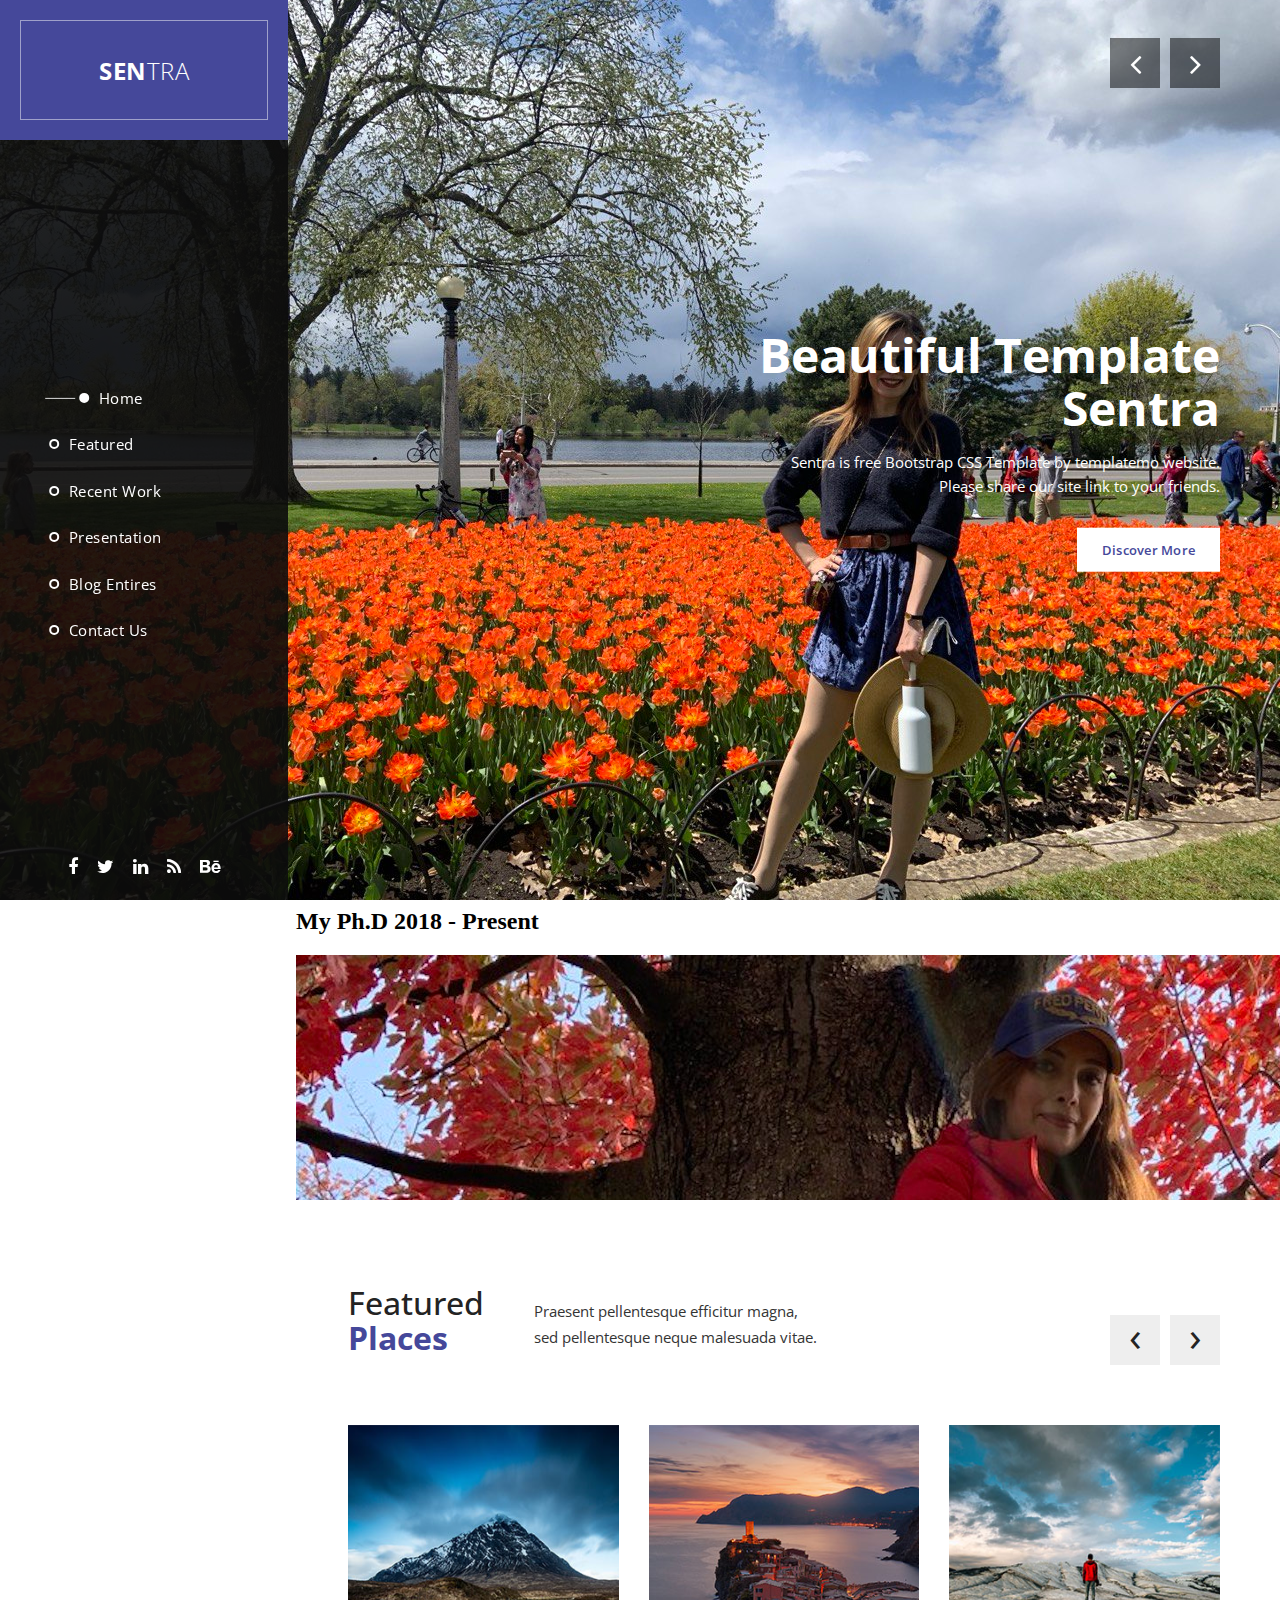
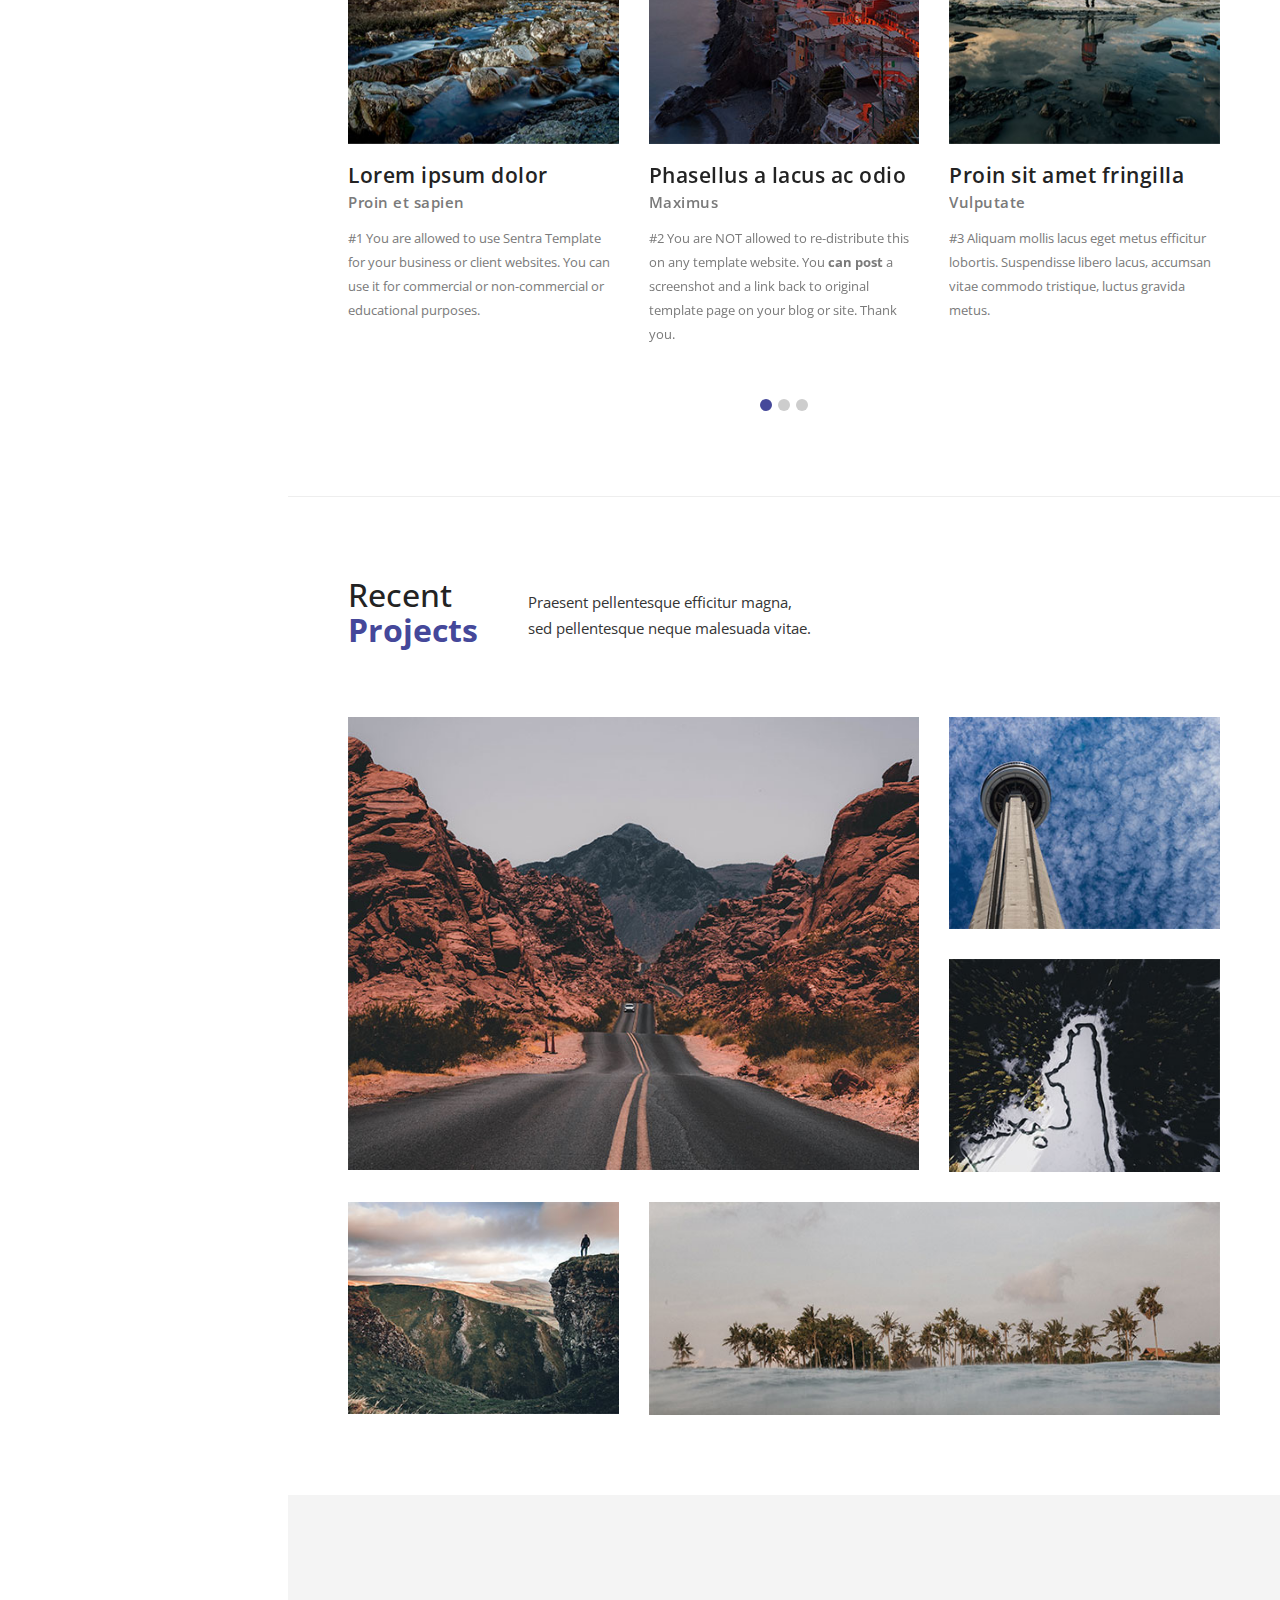
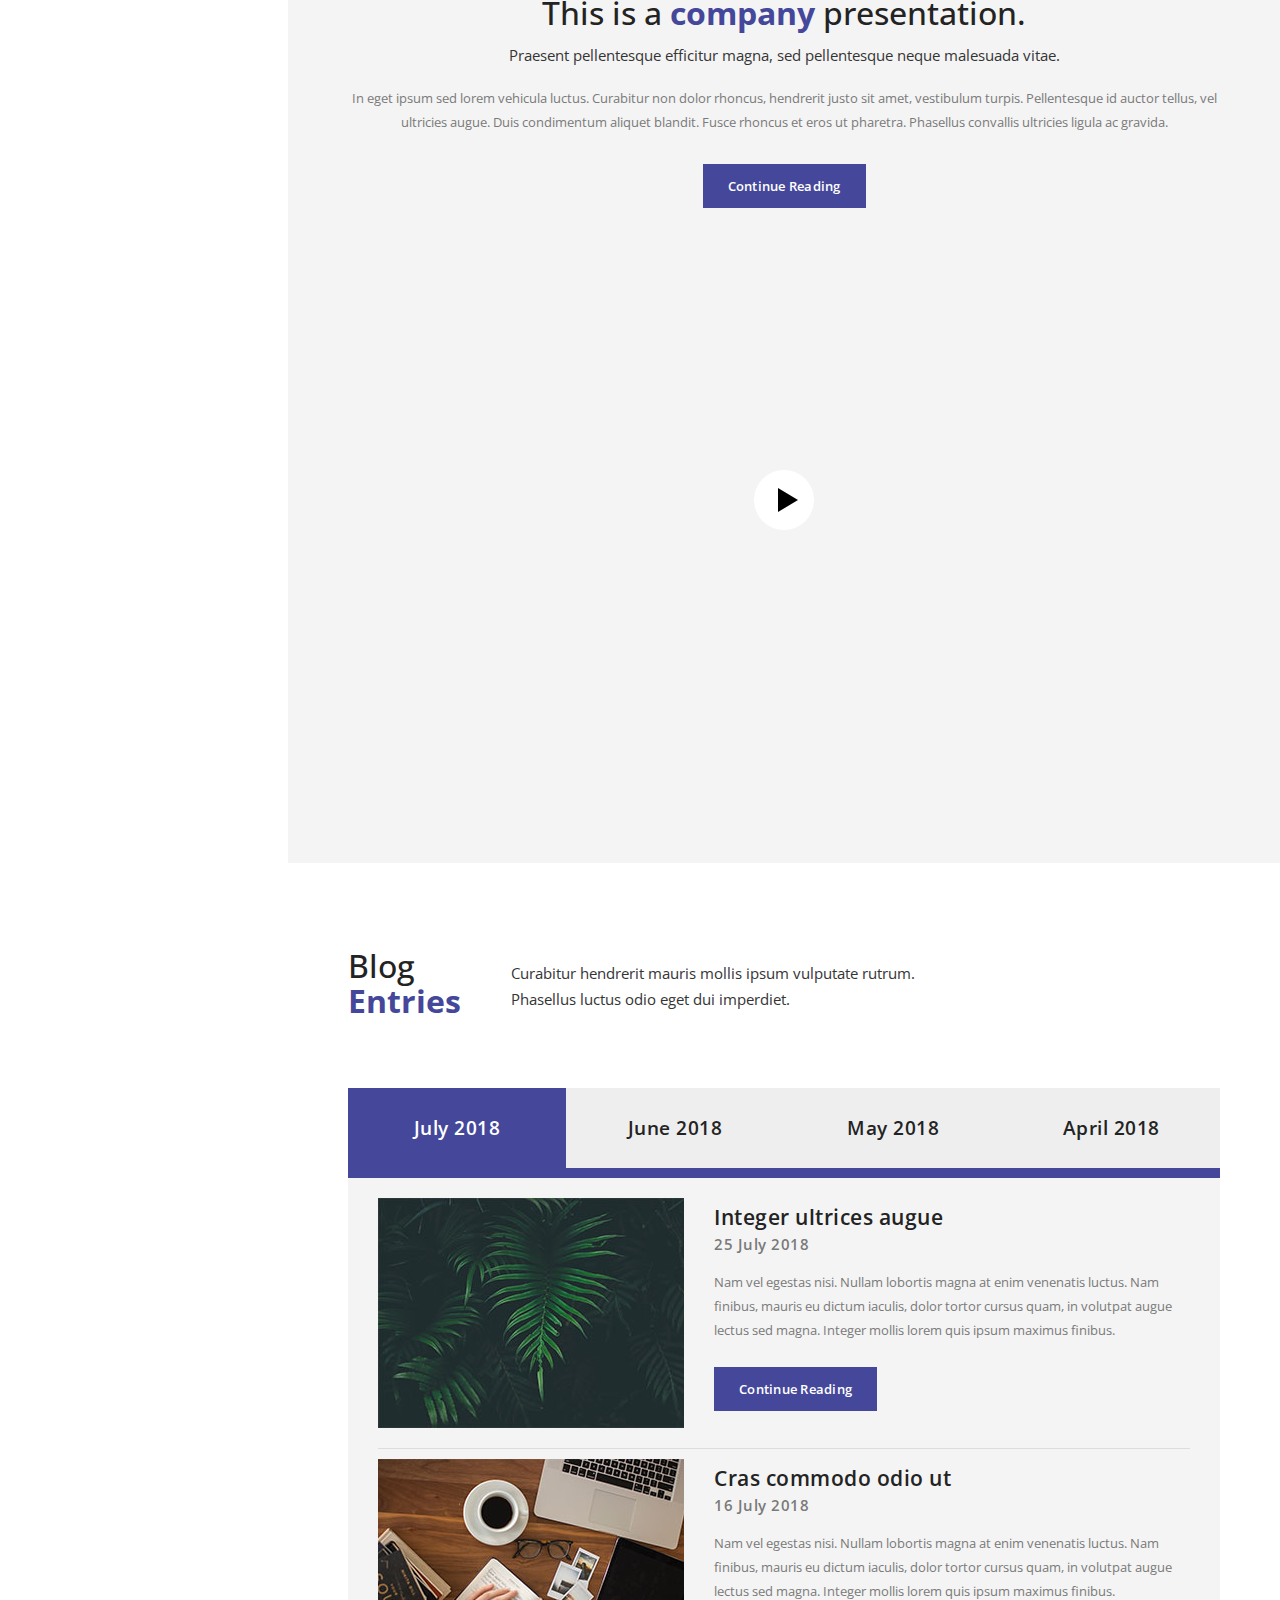
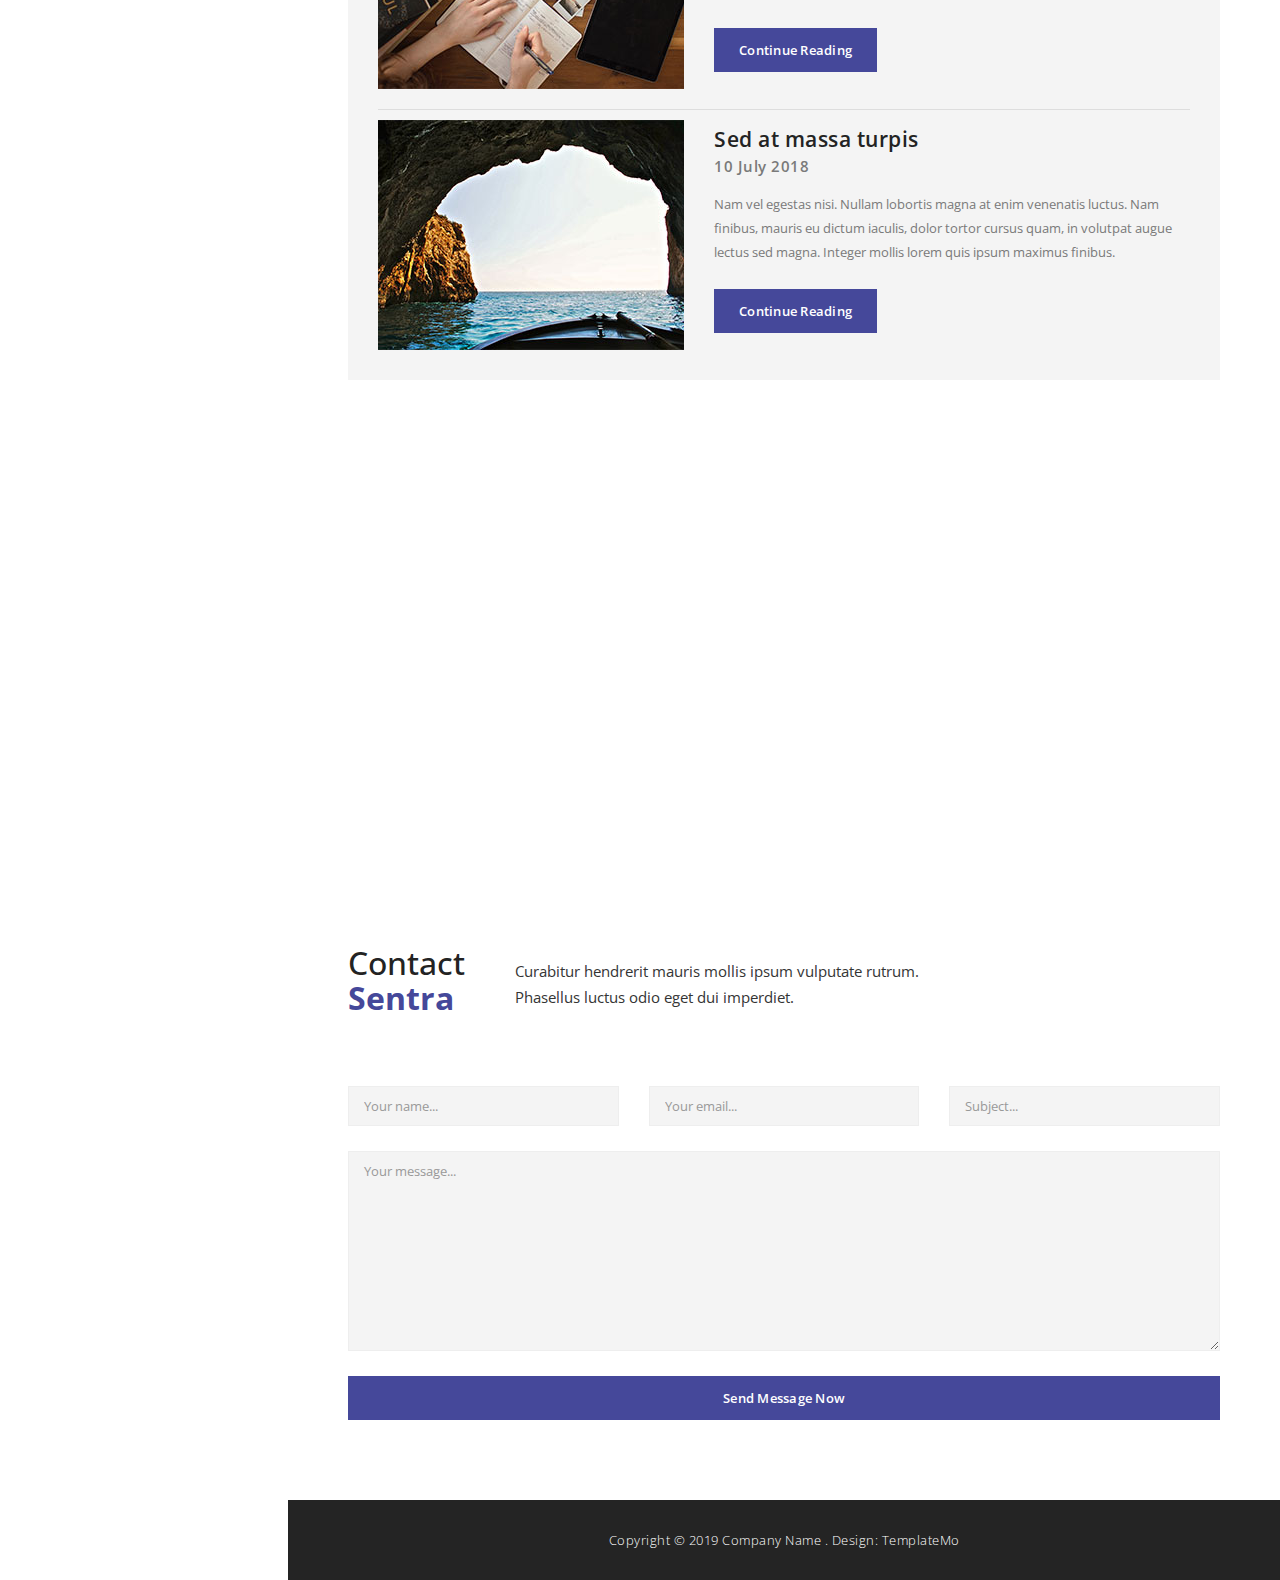
==== commit c5d3aba0: "phd edit" ====
--- a/index.html
+++ b/index.html
@@ -173,6 +173,8 @@
 
 
         <div class="page-content">
+            <iframe src="phd.html" frameborder="0" width="100%" height="300"></iframe>
+
             <section id="featured" class="content-section">
                 <div class="section-heading">
                     <h1>Featured<br><em>Places</em></h1>
@@ -680,4 +682,4 @@
     <script src="http://ajax.googleapis.com/ajax/libs/jquery/1.10.2/jquery.min.js" type="text/javascript"></script>
 
 </body>
-</html>+</html>
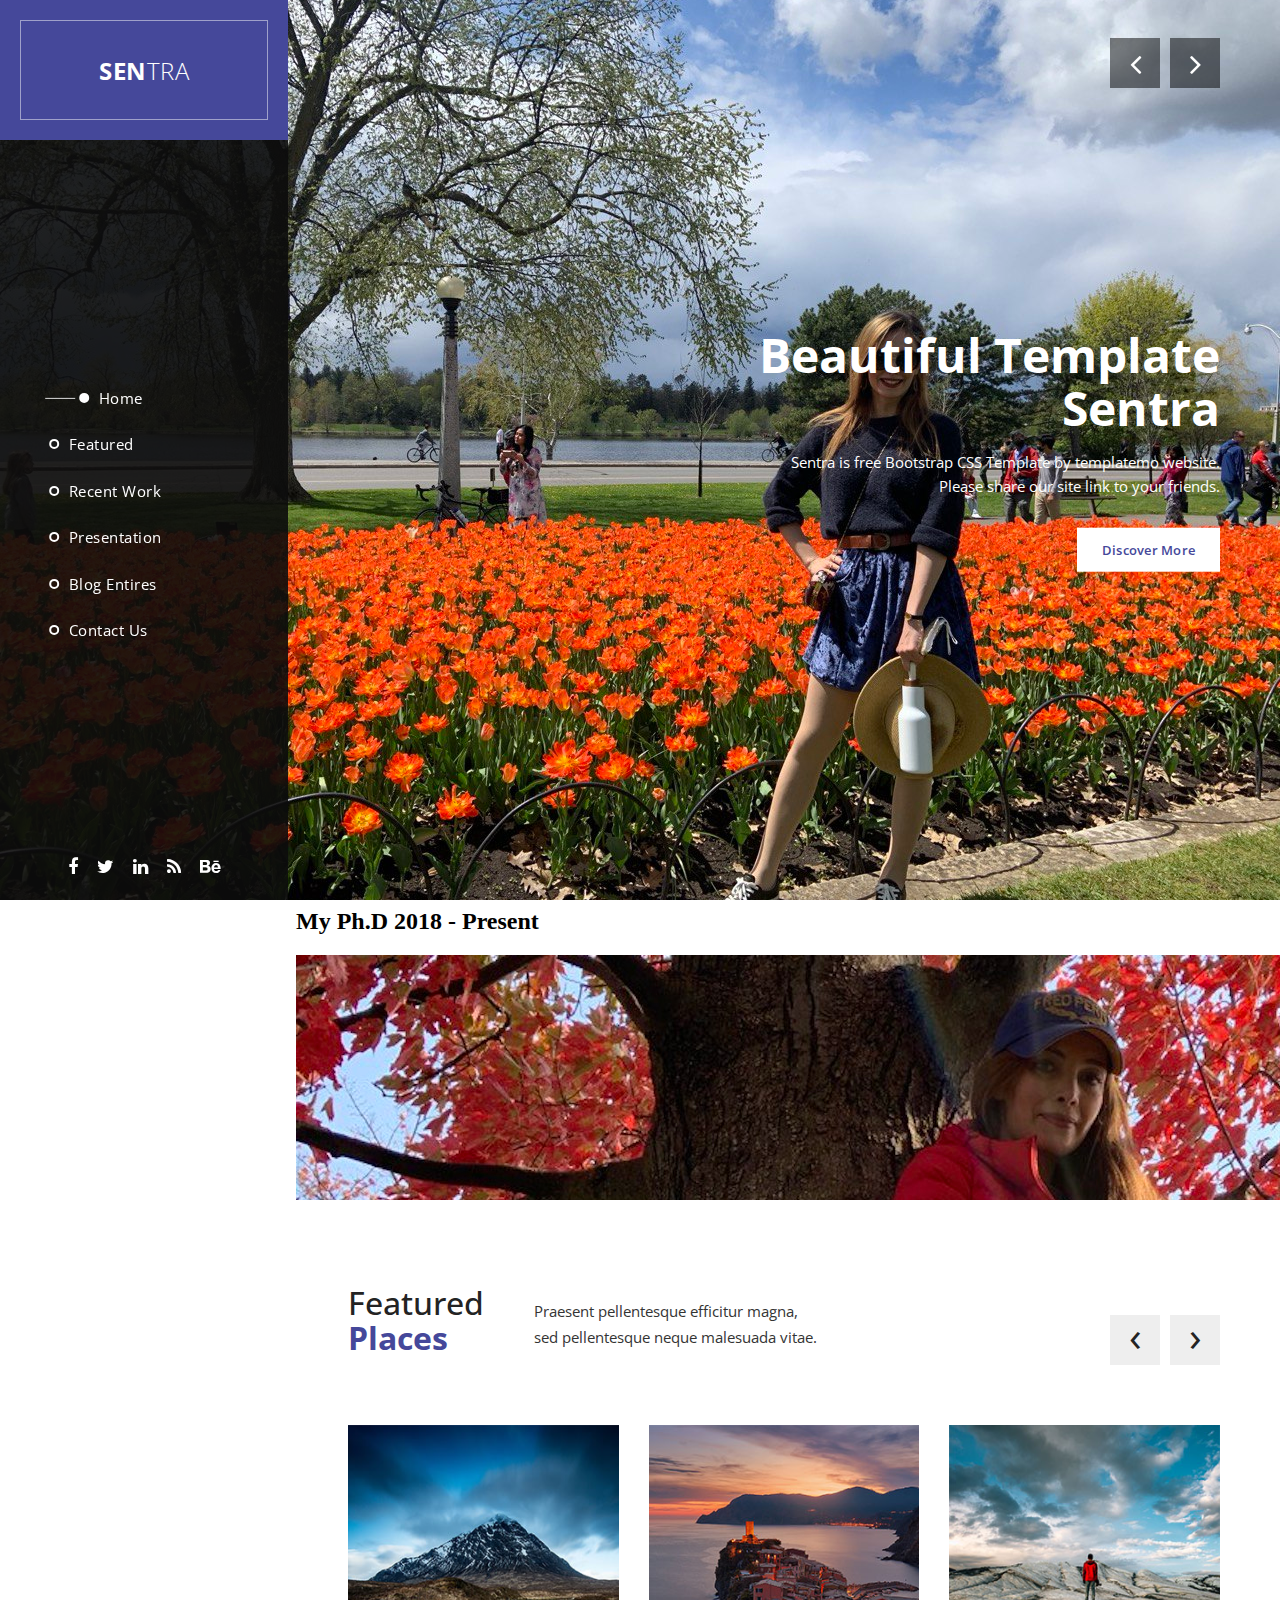
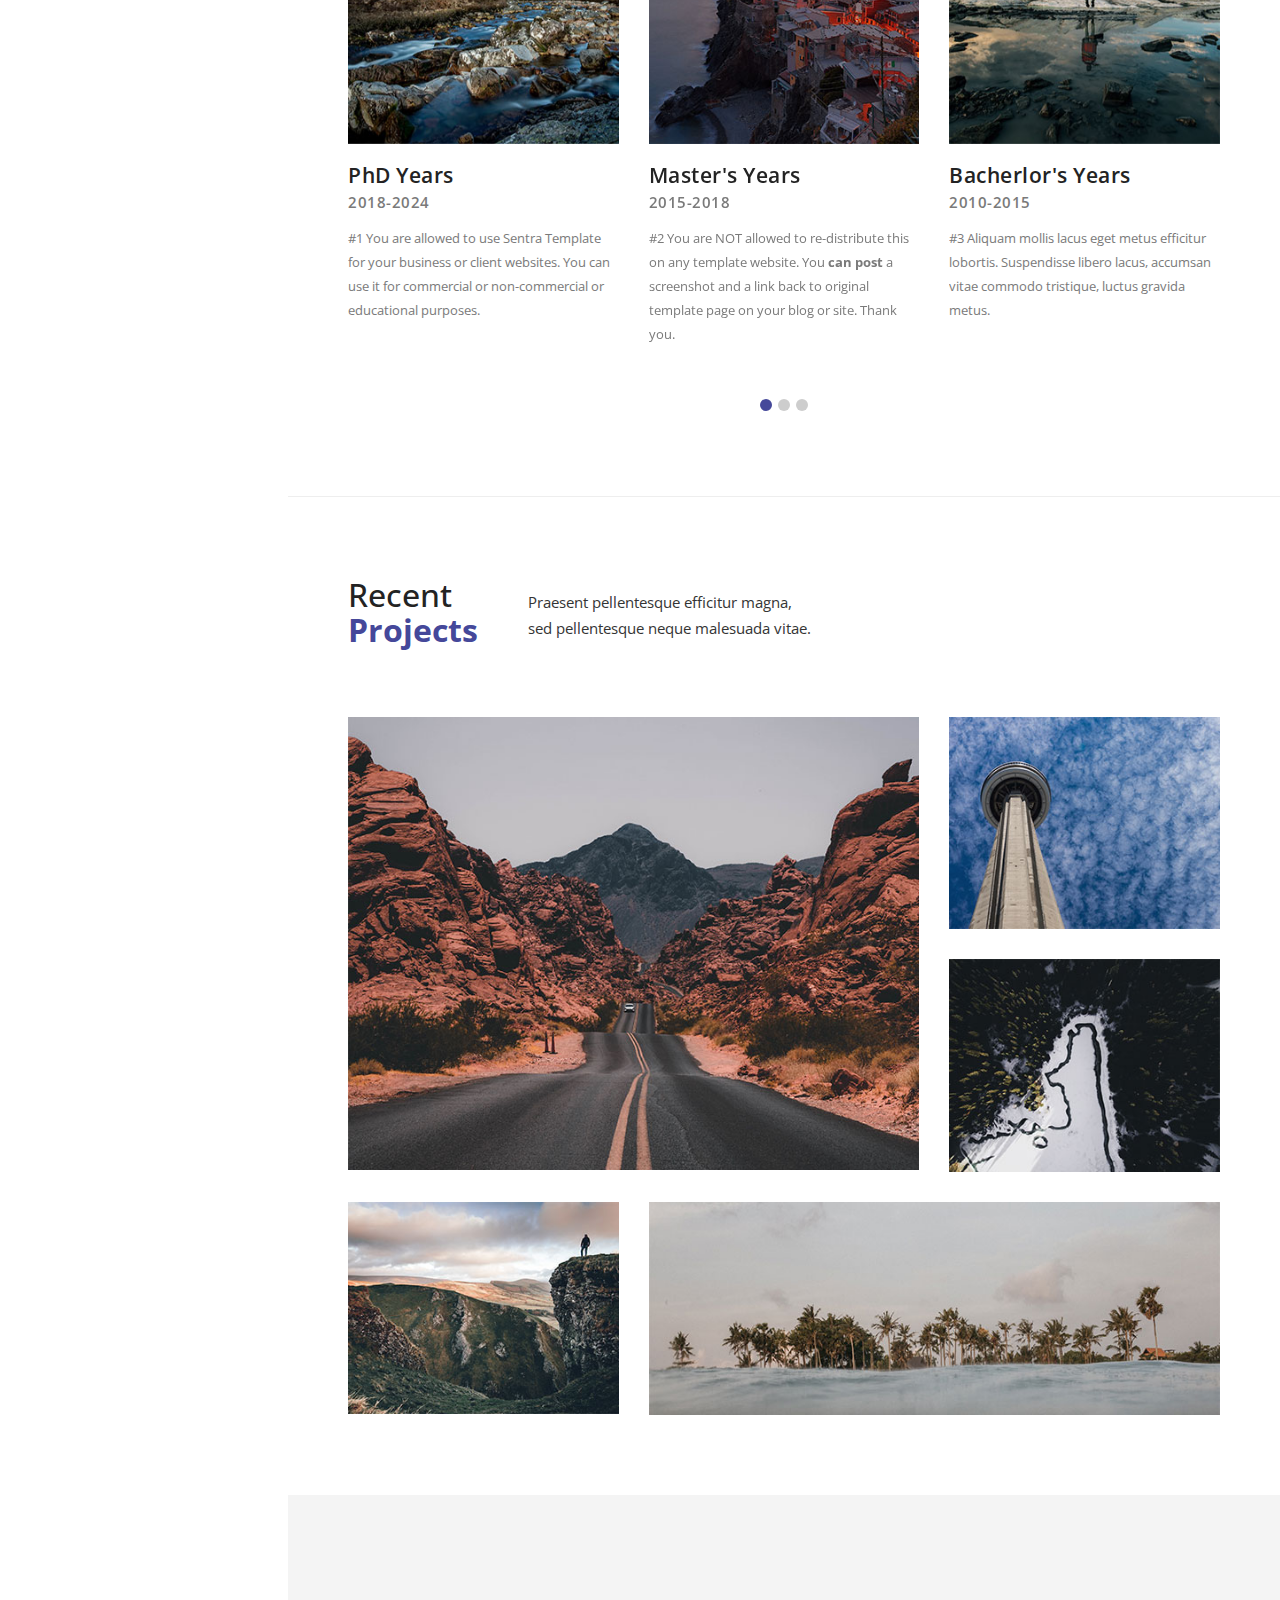
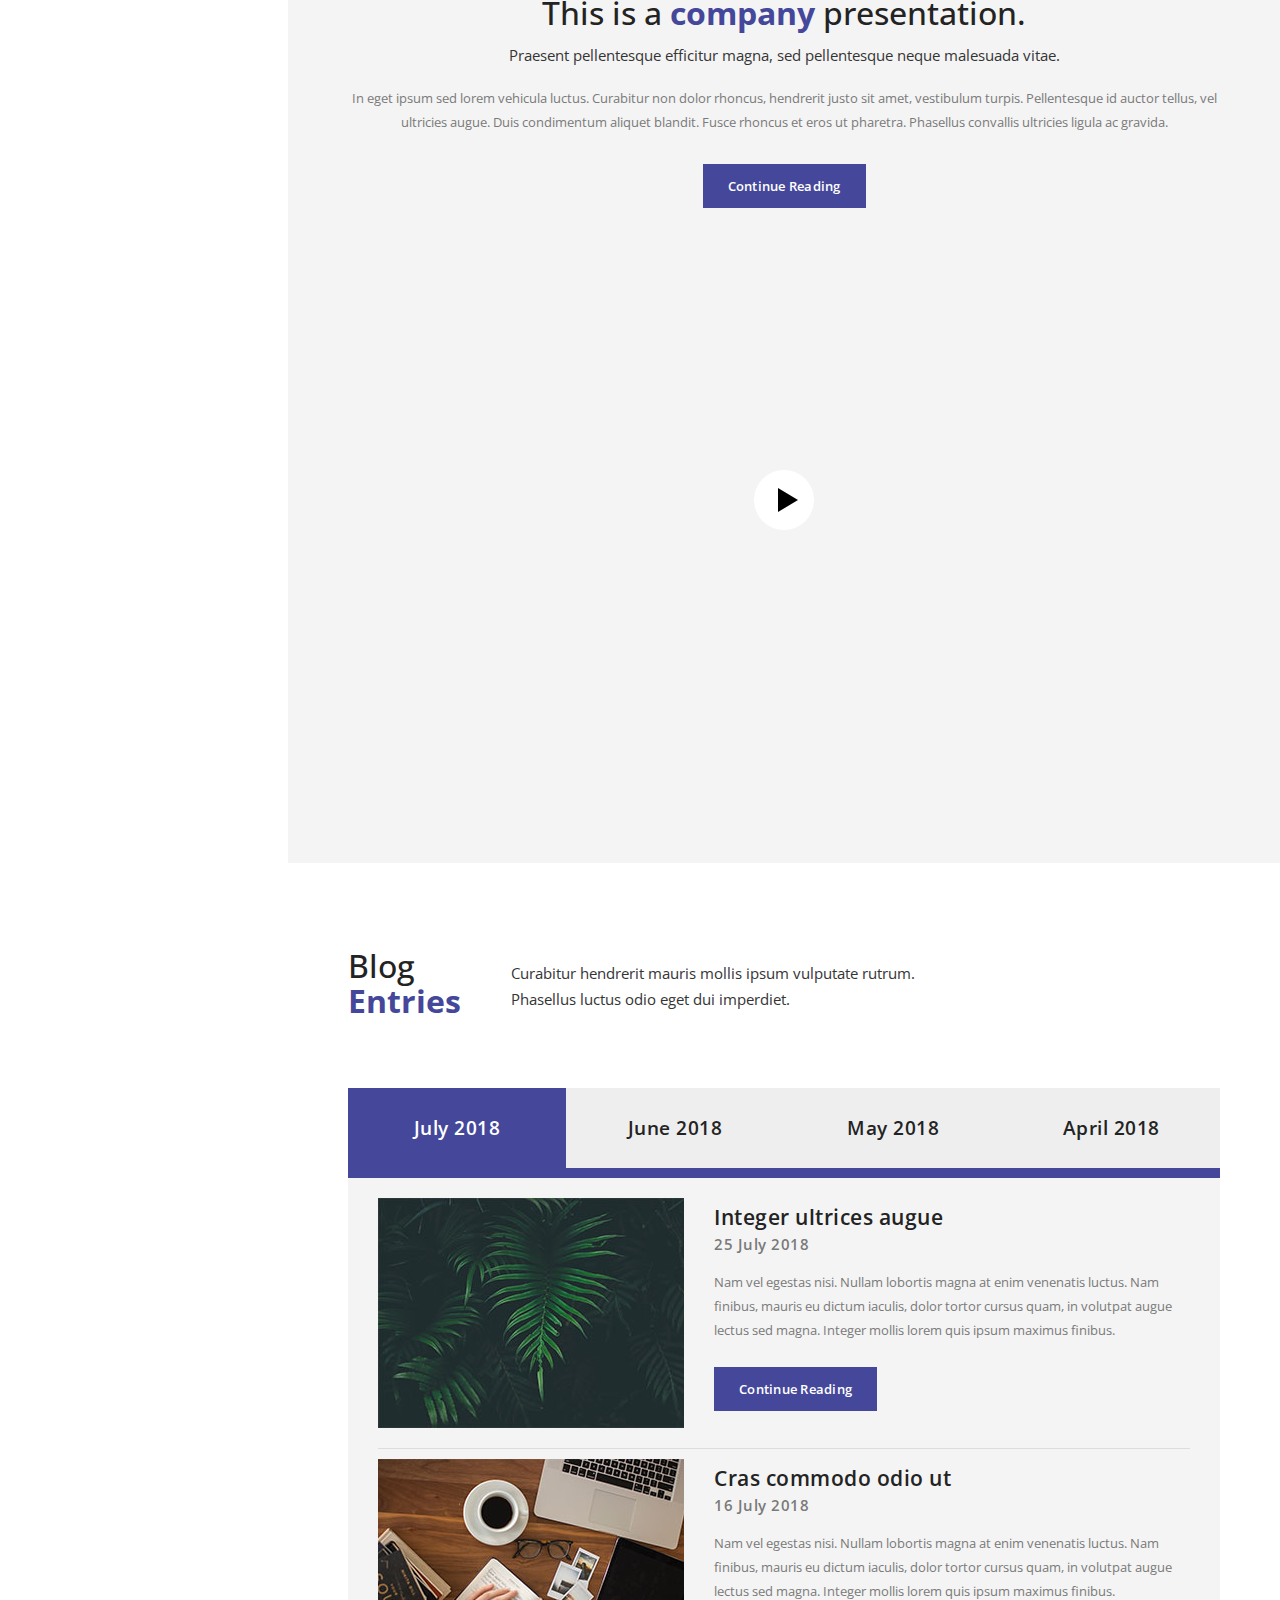
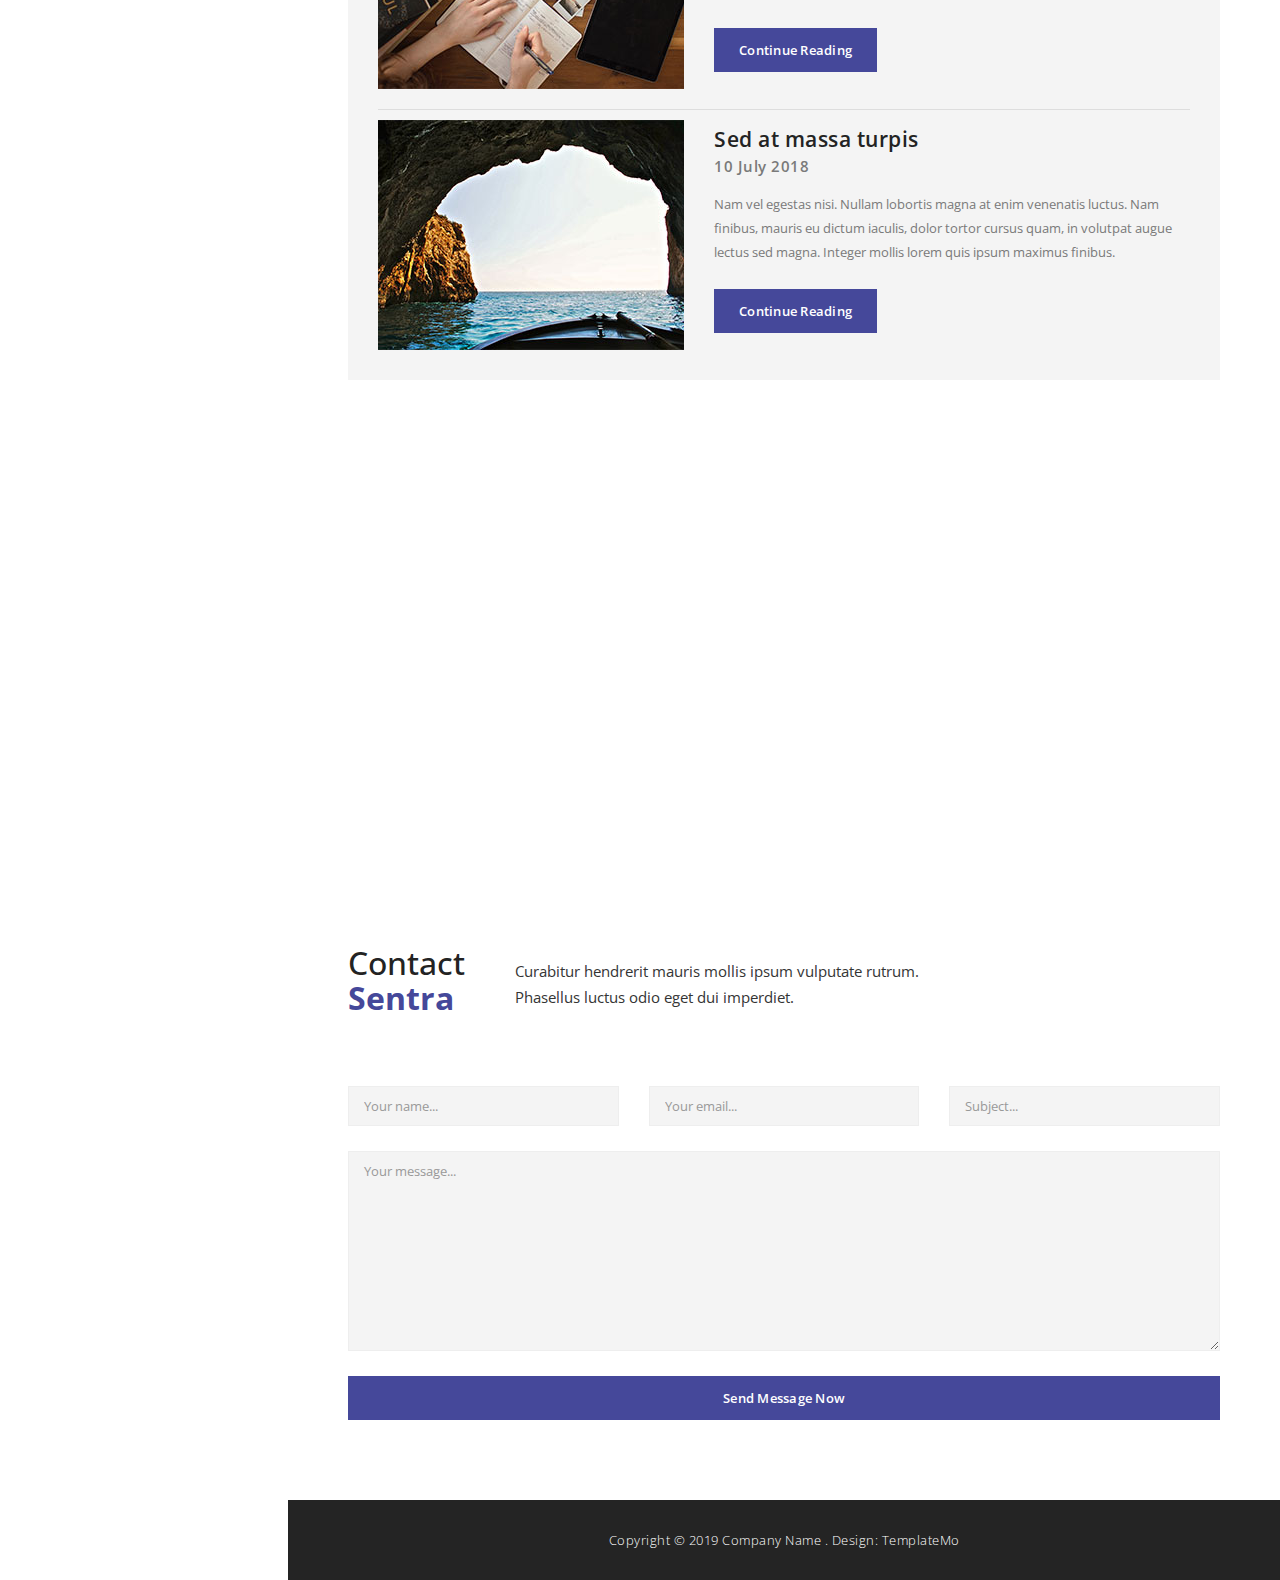
==== commit 2f04525b: "phd edit" ====
--- a/index.html
+++ b/index.html
@@ -191,8 +191,8 @@
                                 </div>
                             </div>
                             <div class="text-content">
-                                <h4>Lorem ipsum dolor</h4>
-                                <span>Proin et sapien</span>
+                                <h4>PhD Years</h4>
+                                <span>2018-2024</span>
                                 <p>#1 You are allowed to use Sentra Template for your business or client websites. You can use it for commercial or non-commercial or educational purposes.</p>
                             </div>
                         </div>
@@ -204,8 +204,8 @@
                                 </div>
                             </div>
                             <div class="text-content">
-                                <h4>Phasellus a lacus ac odio</h4>
-                                <span>Maximus</span>
+                                <h4>Master's Years</h4>
+                                <span>2015-2018</span>
                                 <p>#2 You are NOT allowed to re-distribute this on any template website. You <strong>can post</strong> a screenshot and a link back to original template page on your blog or site. Thank you.</p>
                             </div>
                         </div>
@@ -217,8 +217,8 @@
                                 </div>
                             </div>
                             <div class="text-content">
-                                <h4>Proin sit amet fringilla</h4>
-                                <span>Vulputate</span>
+                                <h4>Bacherlor's Years</h4>
+                                <span>2010-2015</span>
                                 <p>#3 Aliquam mollis lacus eget metus efficitur lobortis. Suspendisse libero lacus, accumsan vitae commodo tristique, luctus gravida metus.</p>
                             </div>
                         </div>
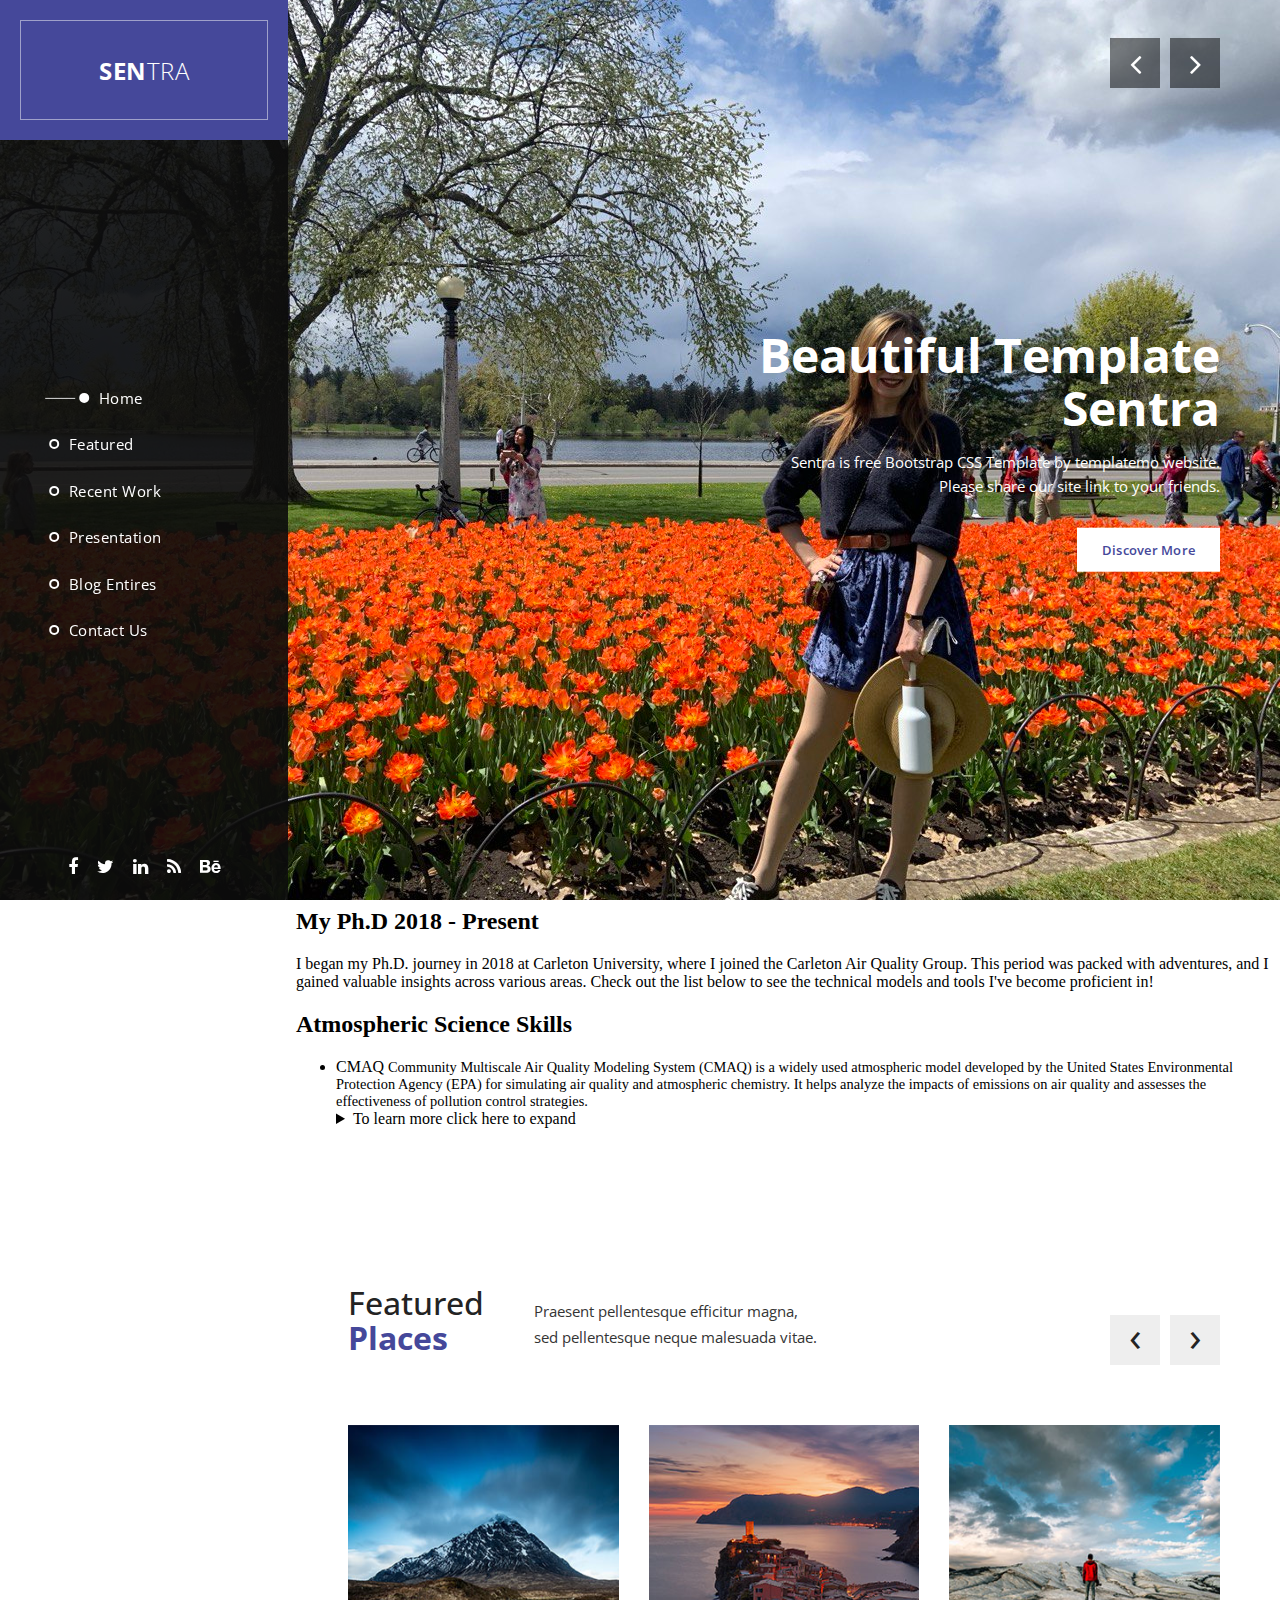
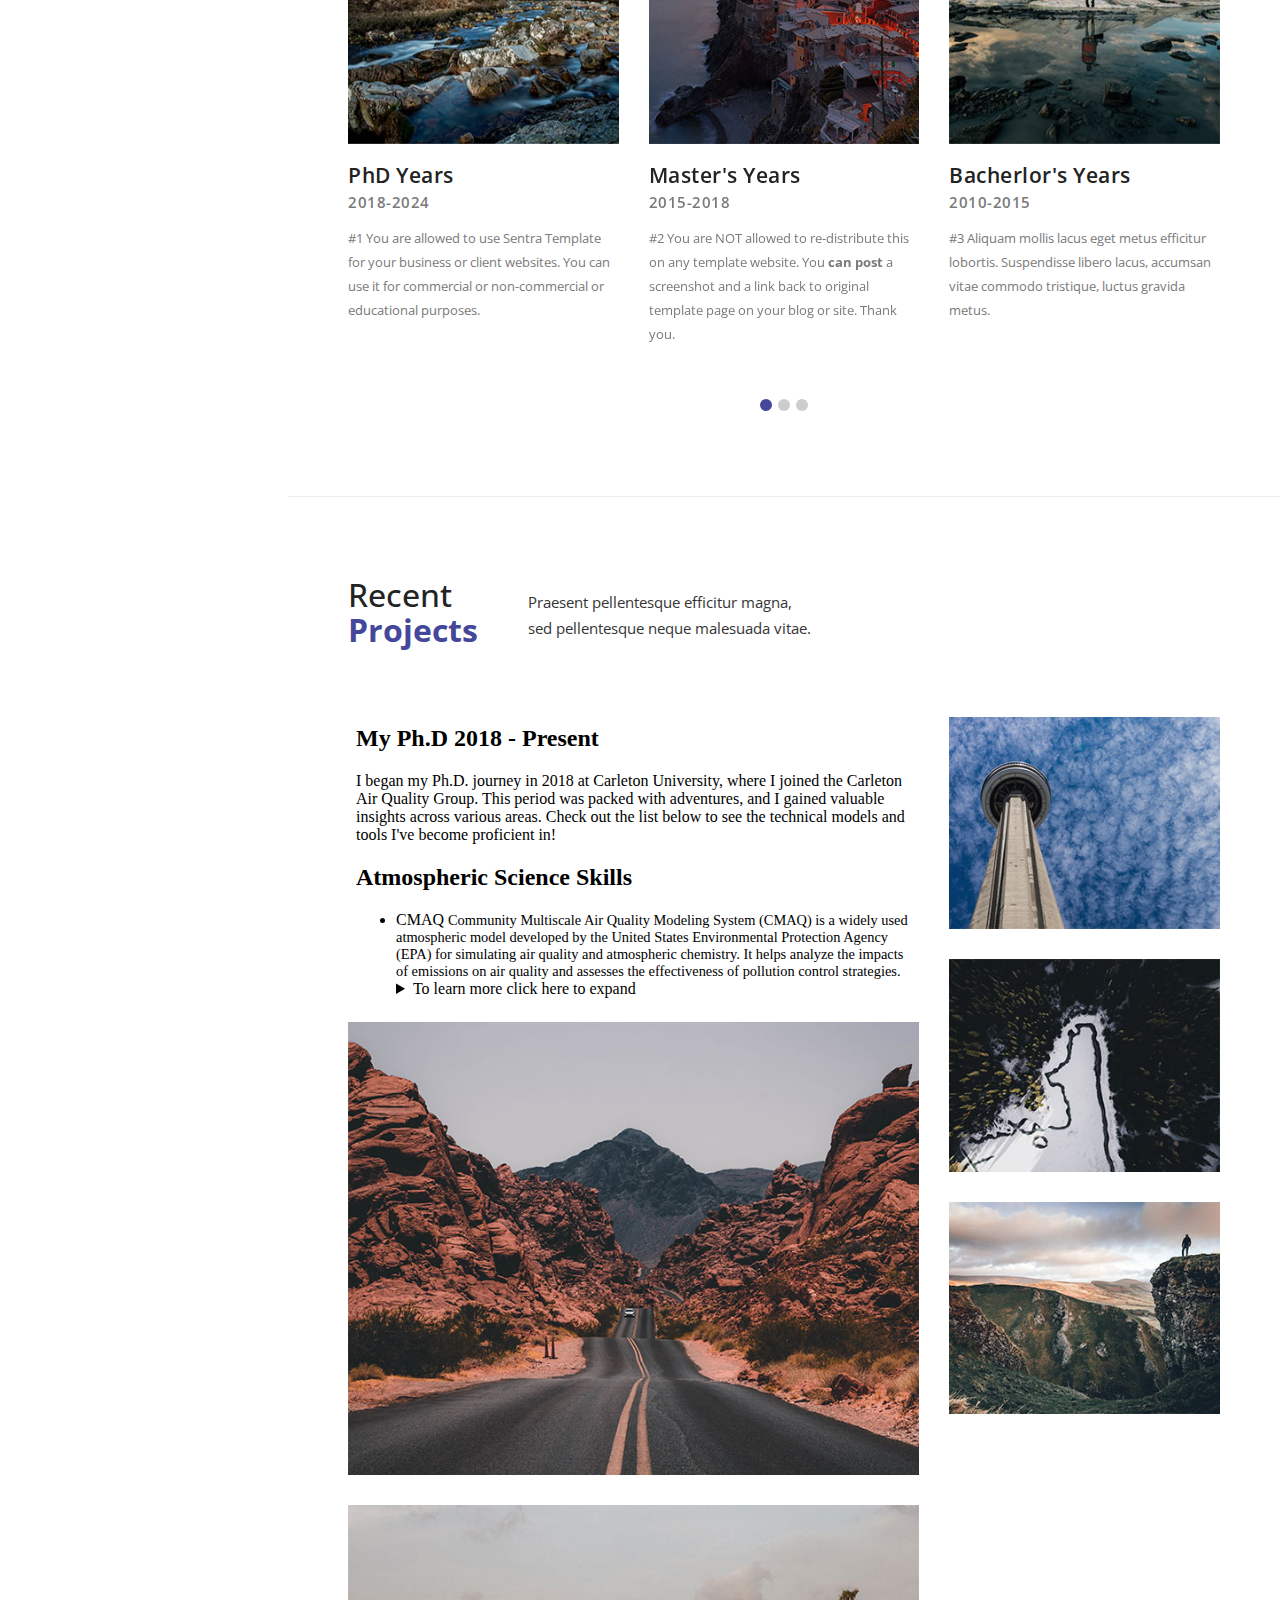
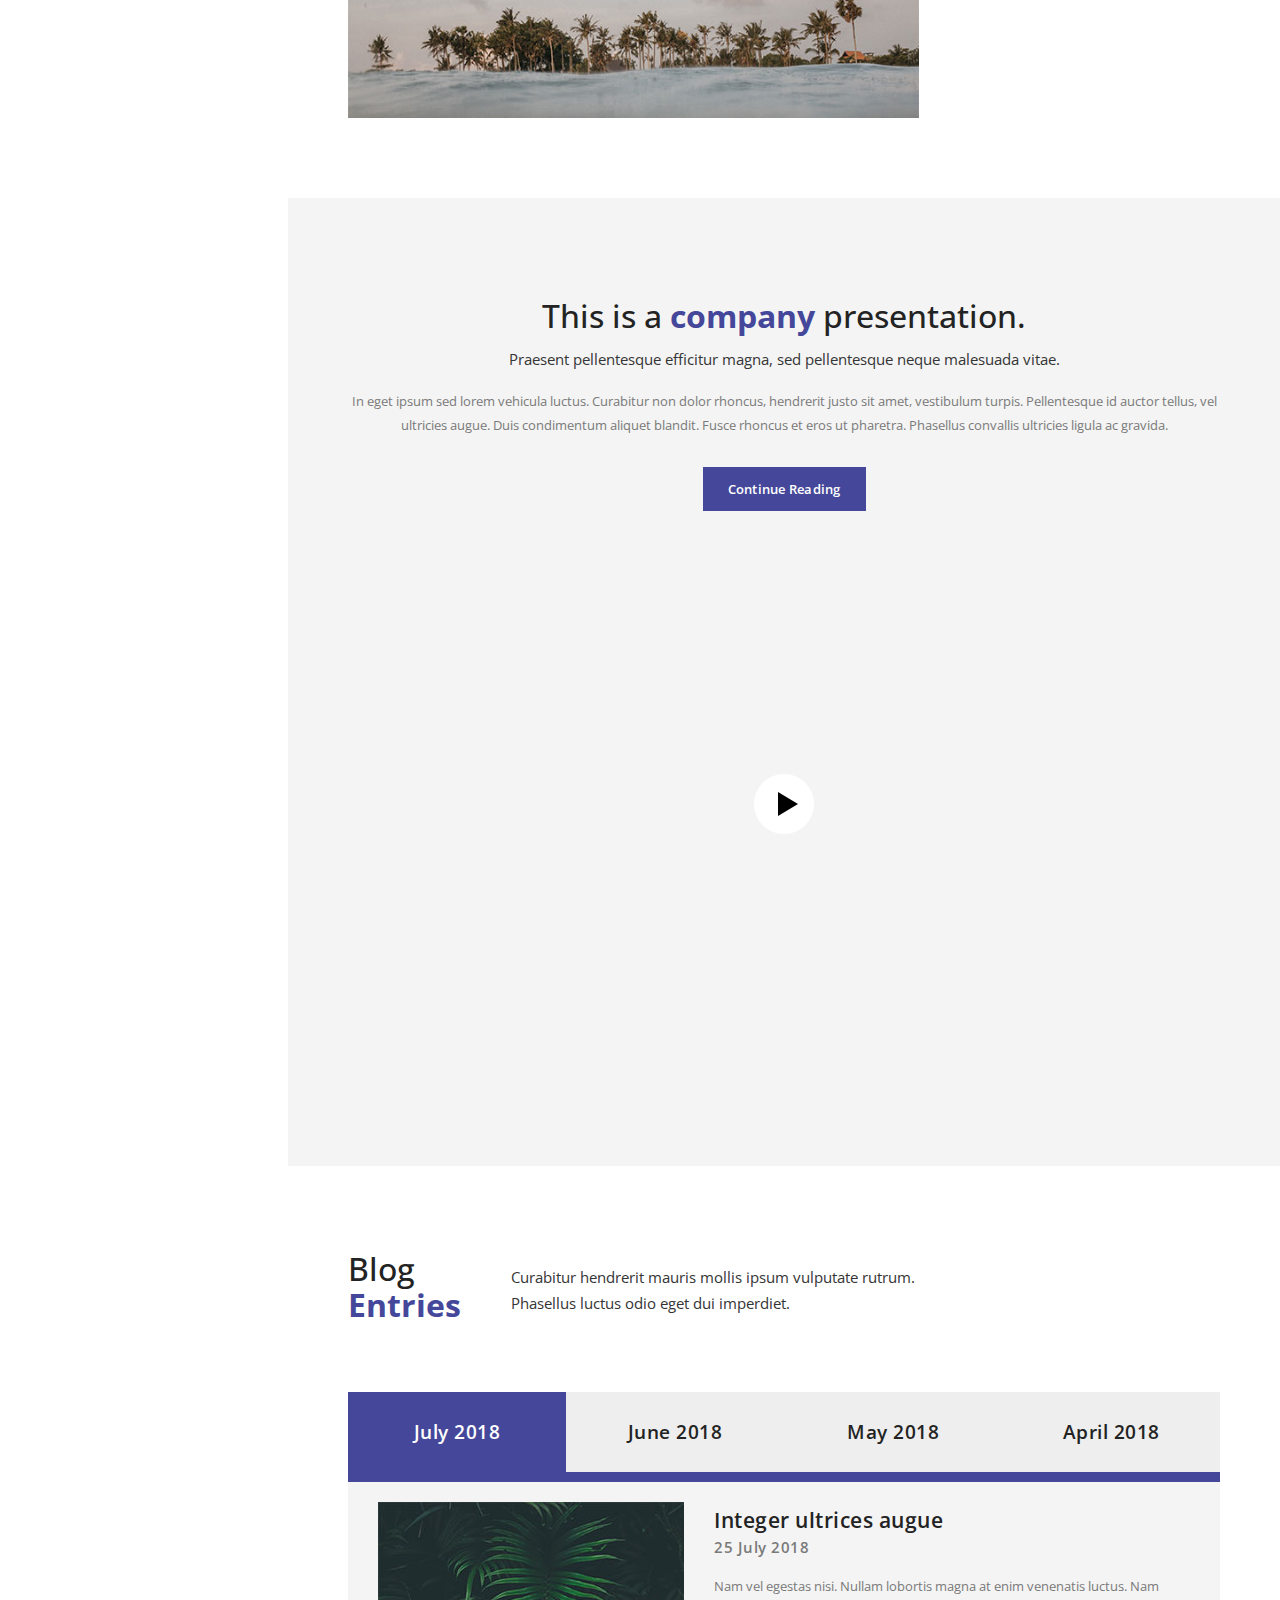
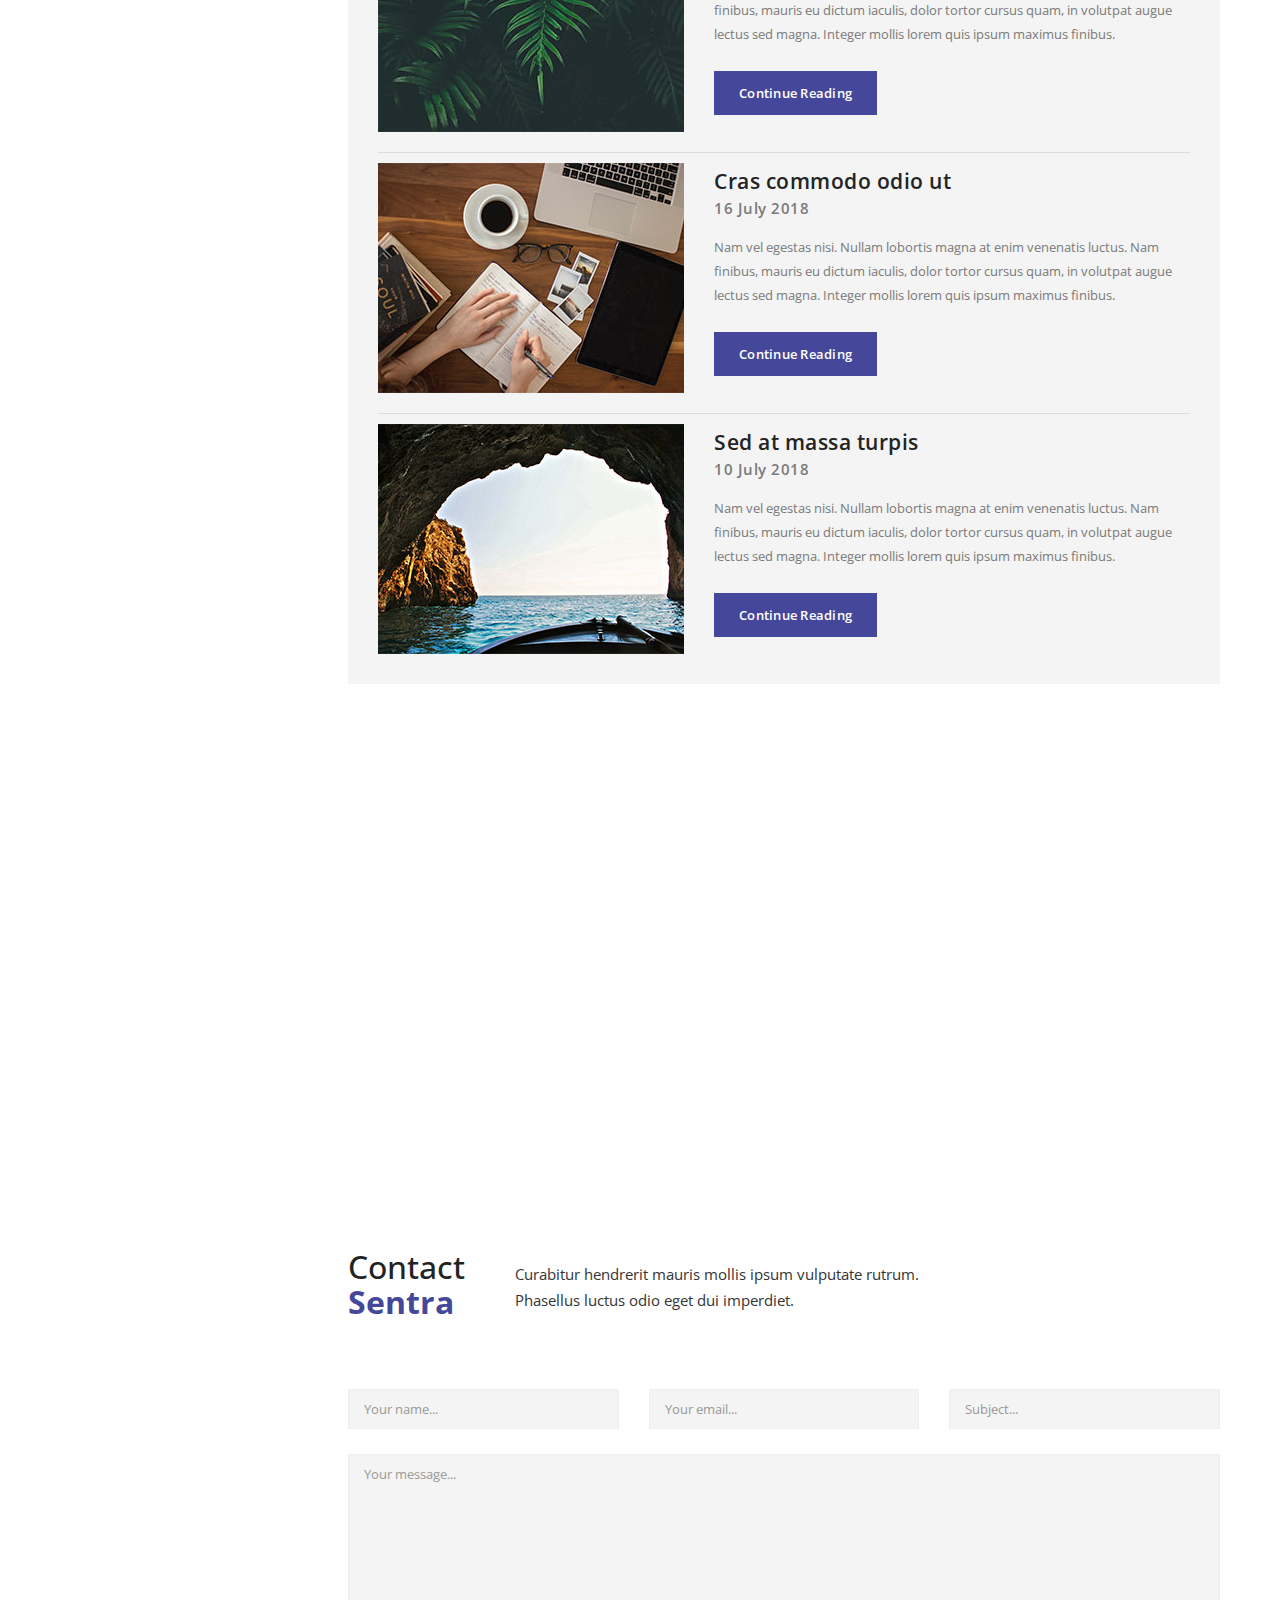
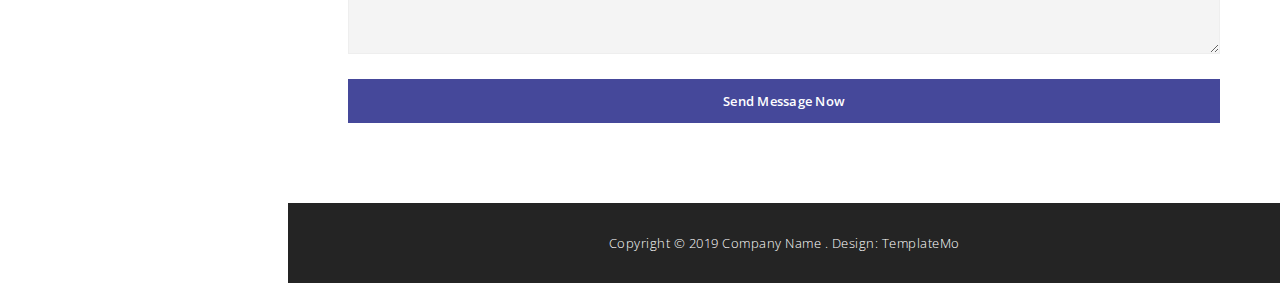
==== commit 776e86ae: "phd edit" ====
--- a/index.html
+++ b/index.html
@@ -303,7 +303,8 @@
                     </div>
                 </div>
             </section>
-            <section id="projects" class="content-section">
+            
+             <section id="projects" class="content-section">
                 <div class="section-heading">
                     <h1>Recent<br><em>Projects</em></h1>
                     <p>Praesent pellentesque efficitur magna, 
@@ -314,7 +315,9 @@
                         <div class="row">
                             <div class="item">
                                 <div class="col-md-8">
-                                    <a href="img/portfolio_big_1.jpg" data-lightbox="image"><img src="img/portfolio_1.jpg" alt="image 1"></a>
+                                  <iframe src="phd.html" frameborder="0" width="100%" height="300"></iframe>
+  
+                                  <a href="img/portfolio_big_1.jpg" data-lightbox="image"><img src="img/portfolio_1.jpg" alt="image 1"></a>
                                 </div>
                             </div>
                             <div class="item second-item">
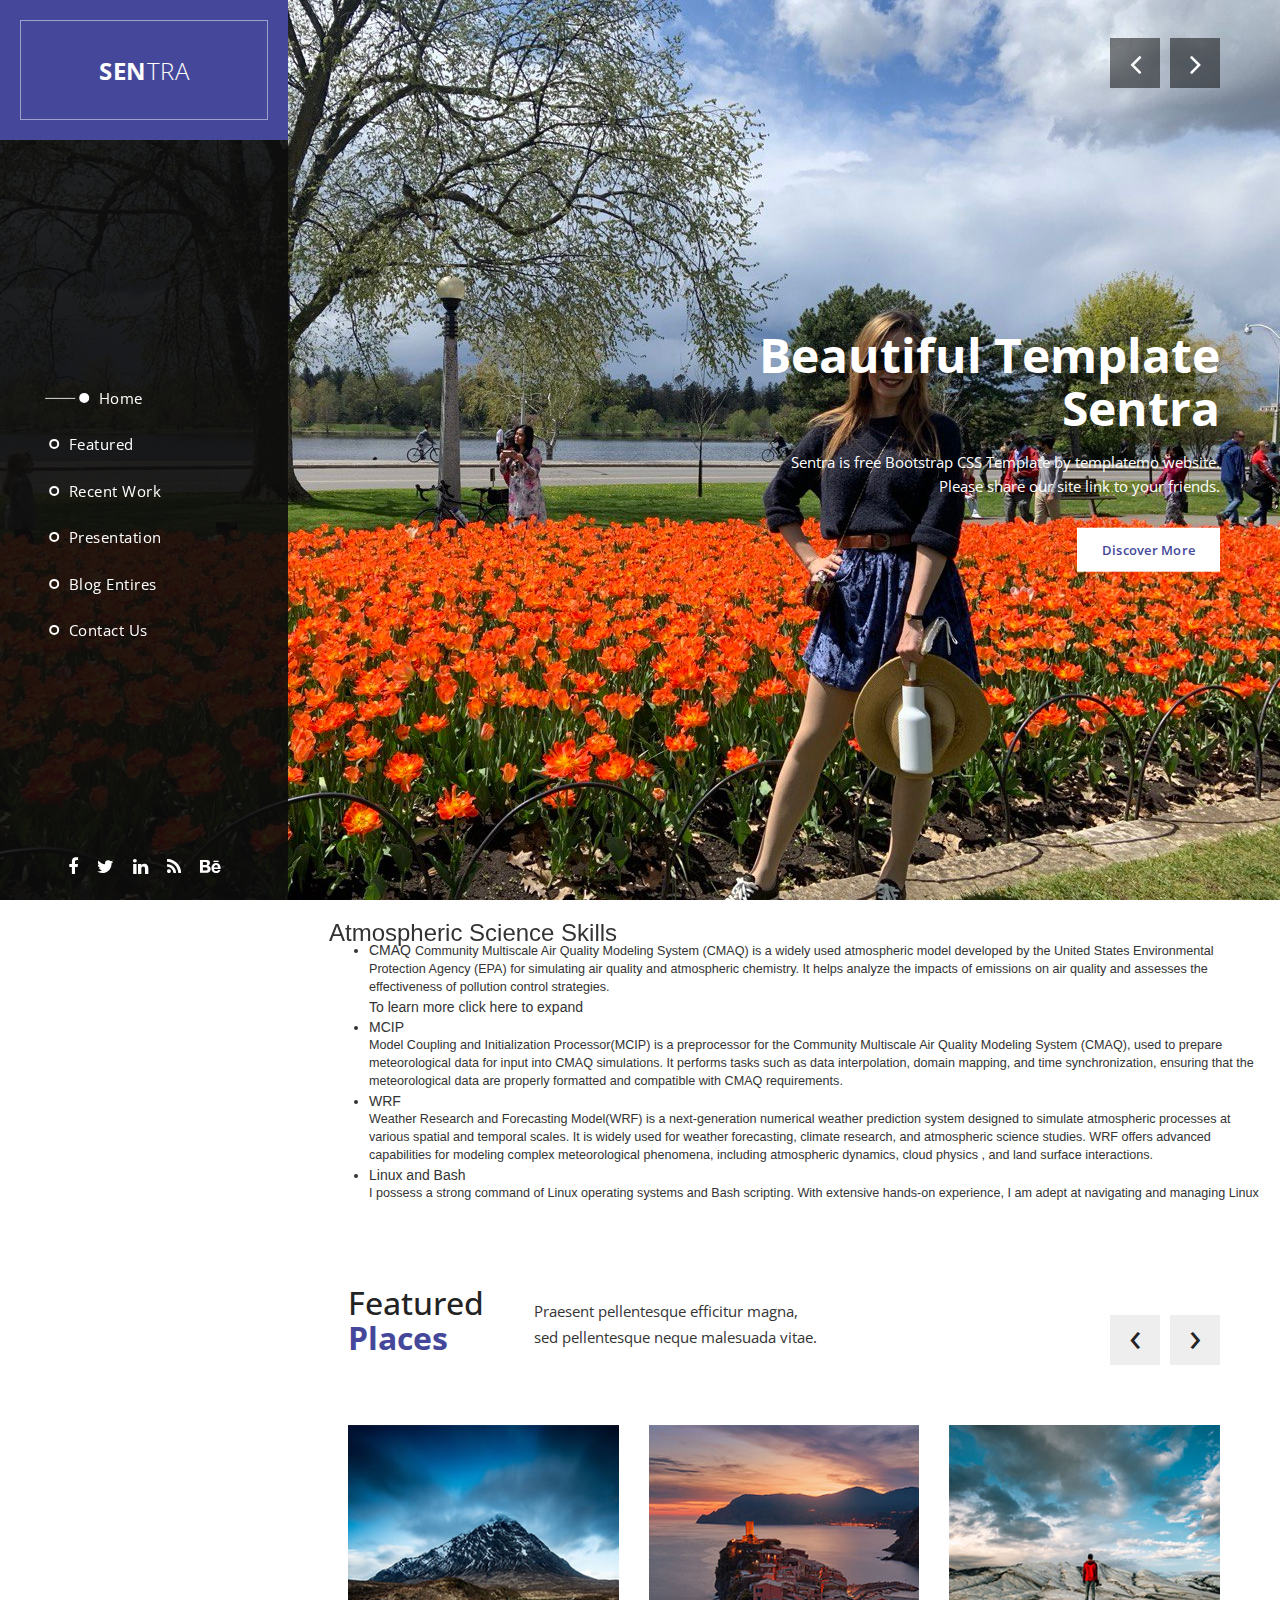
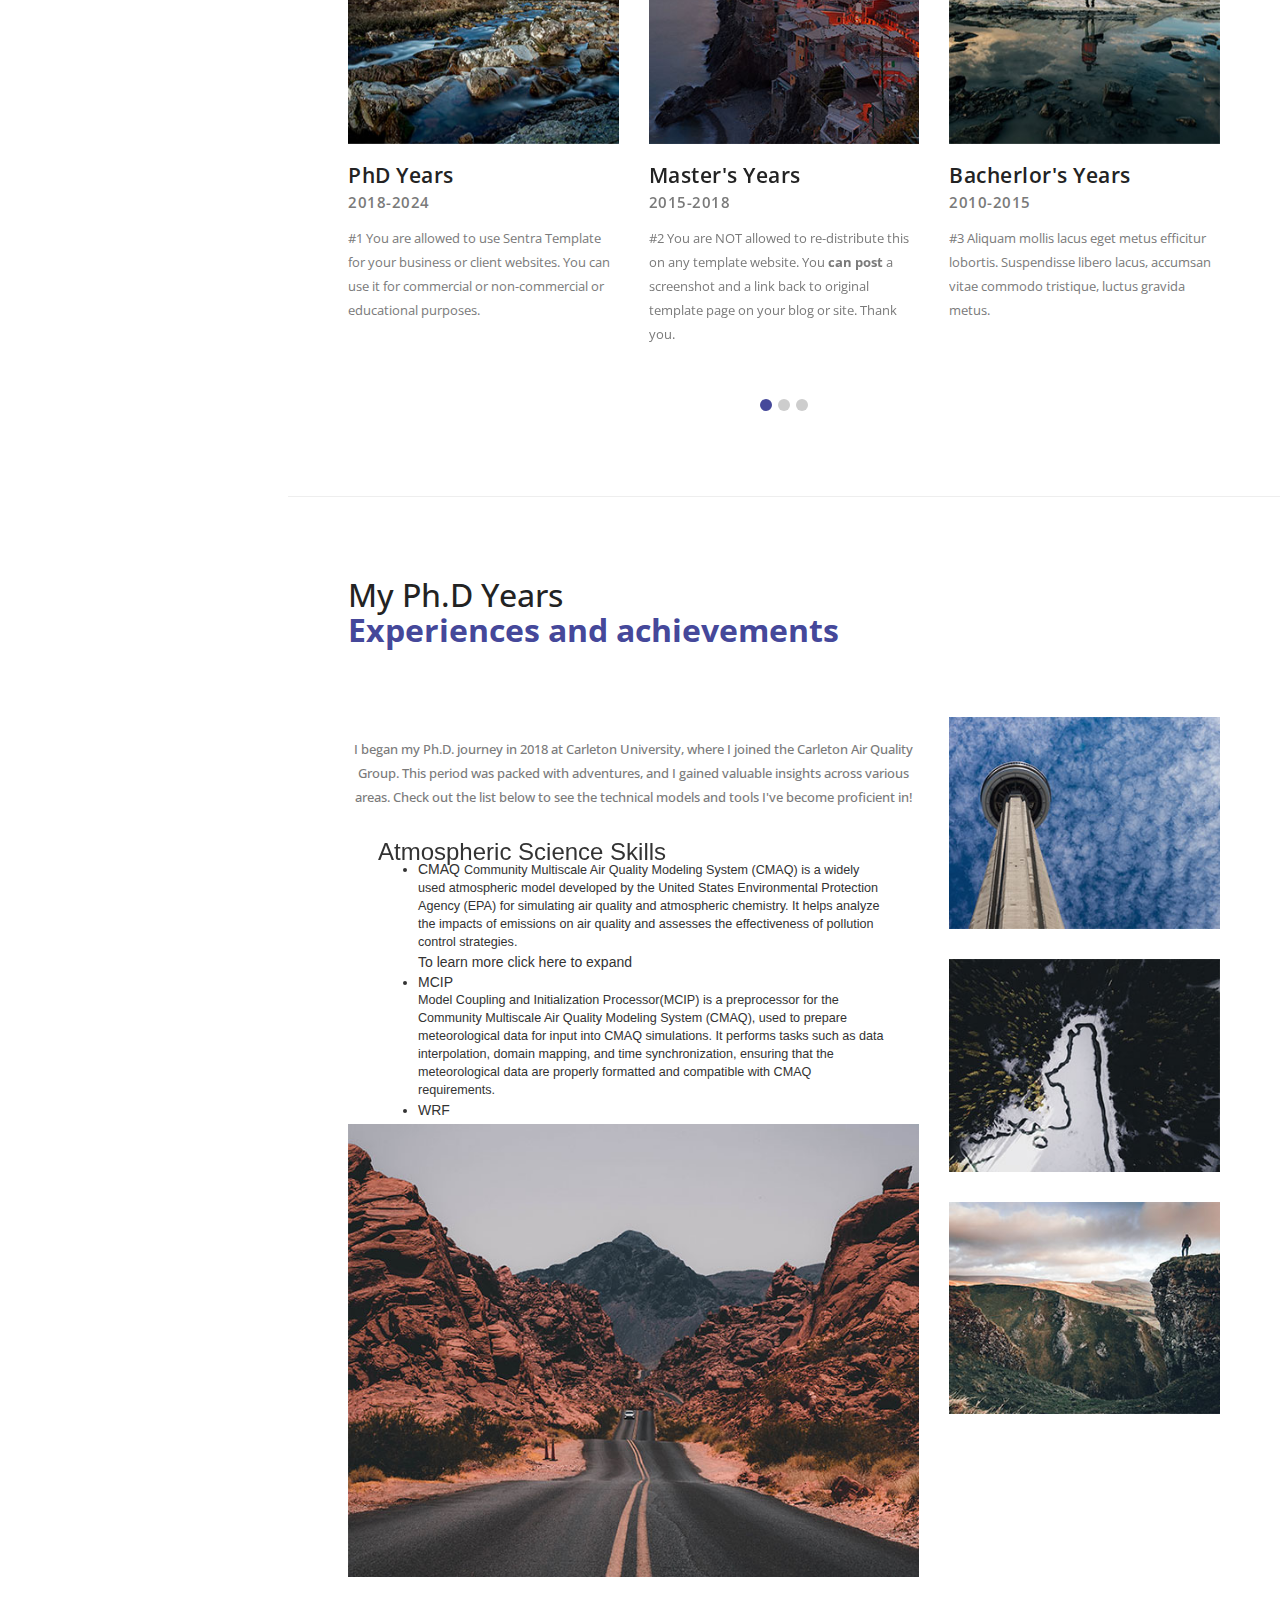
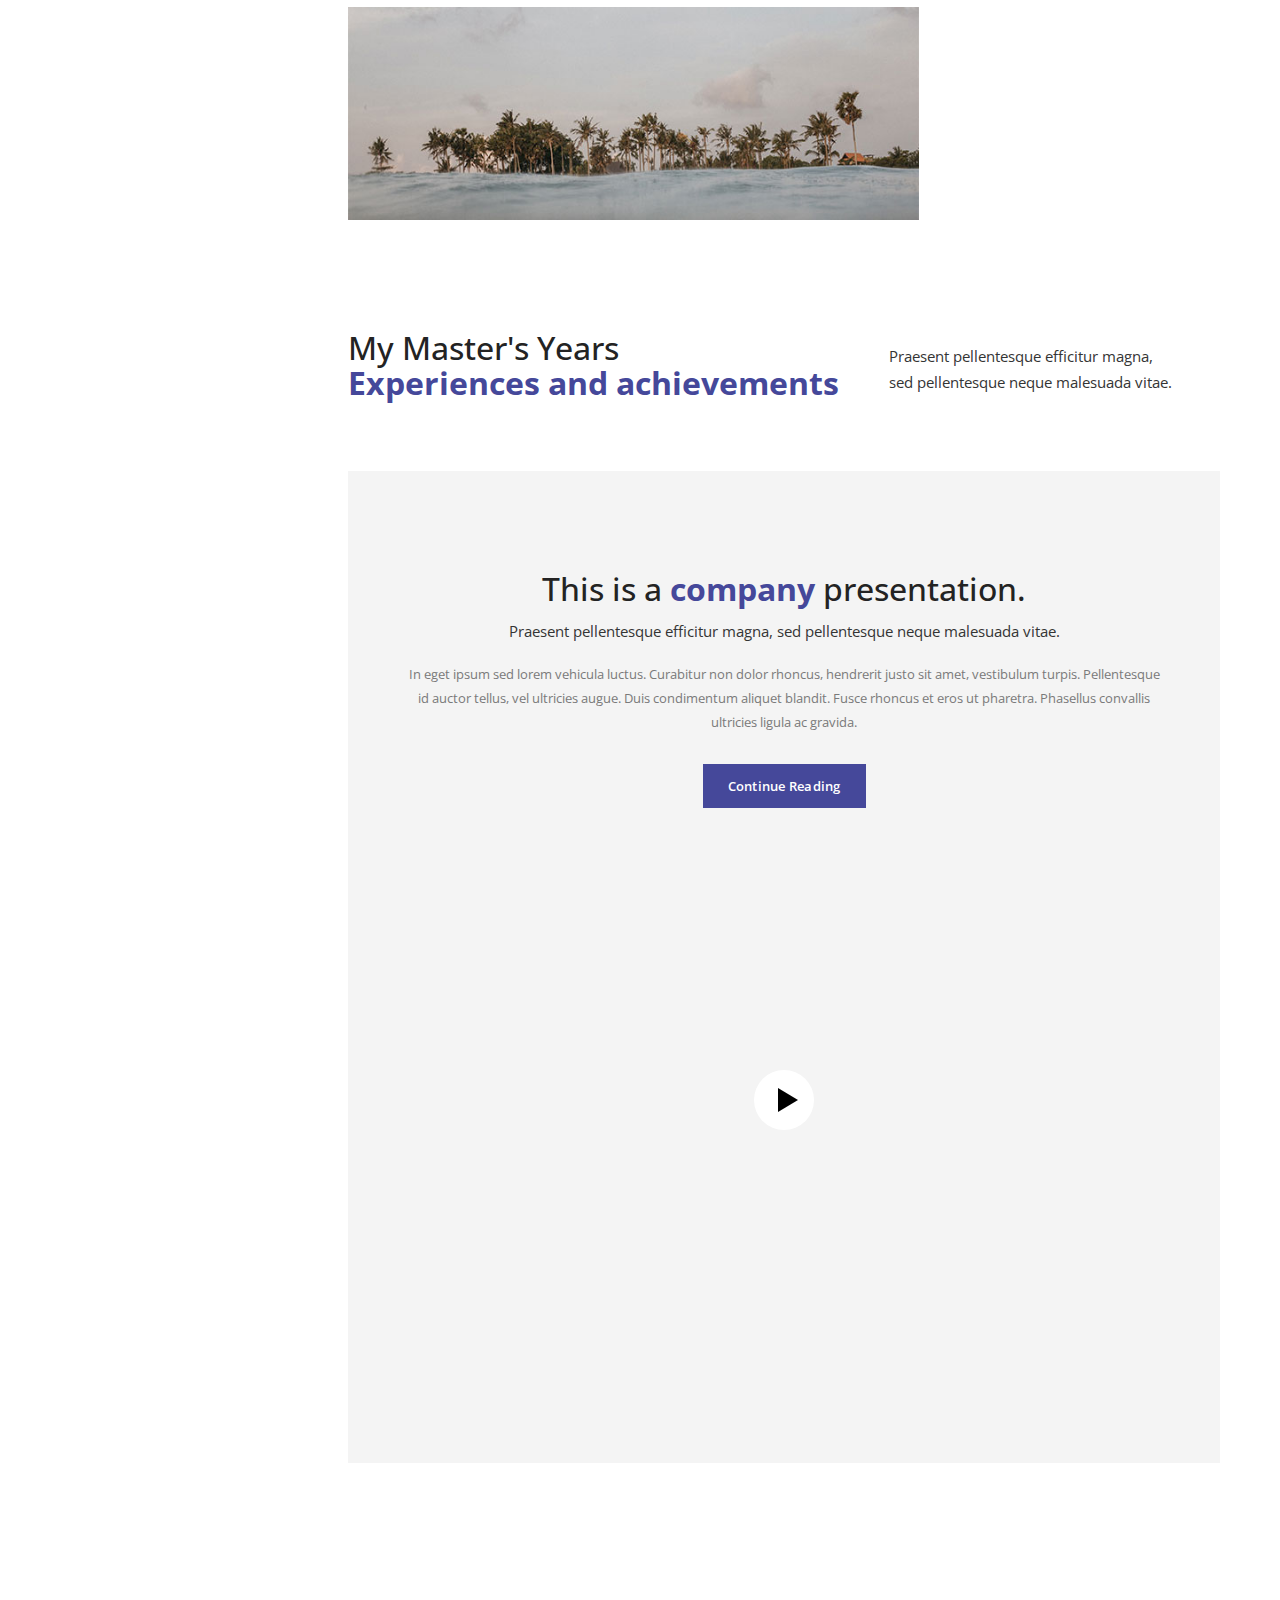
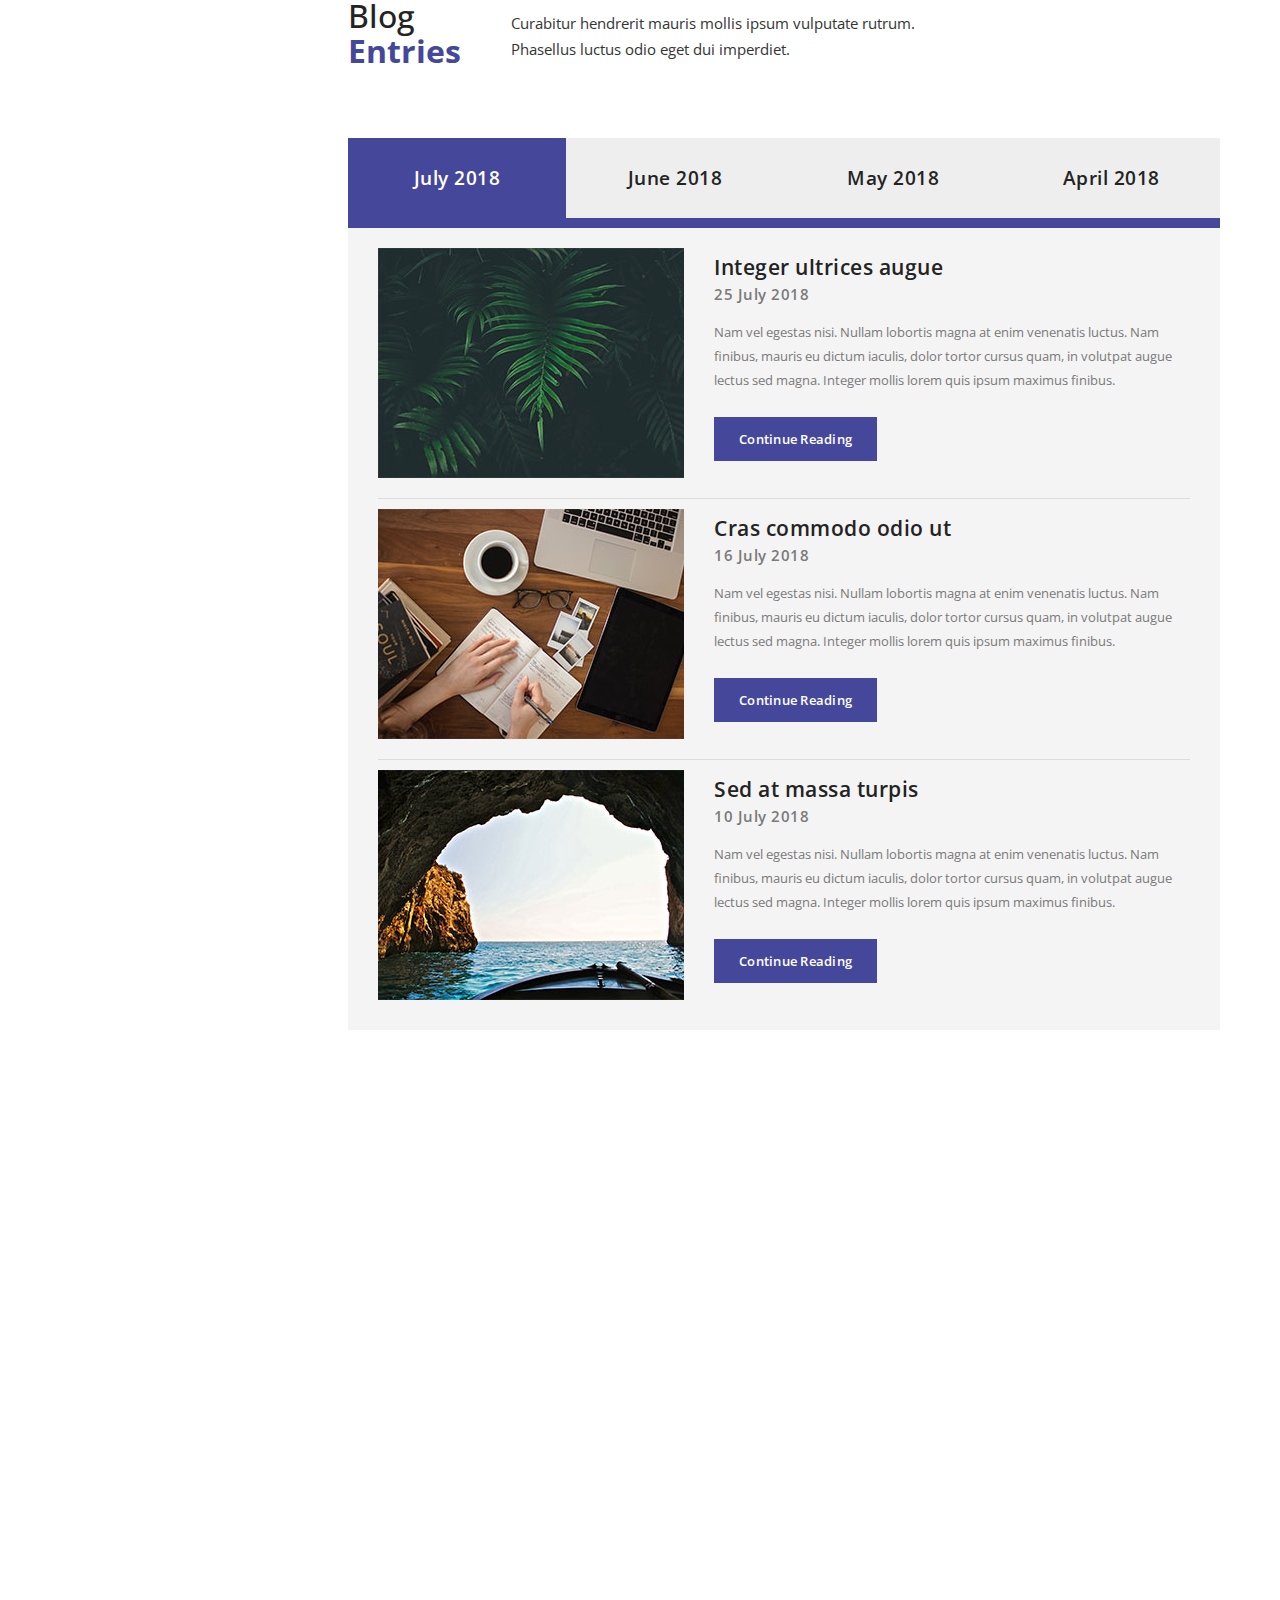
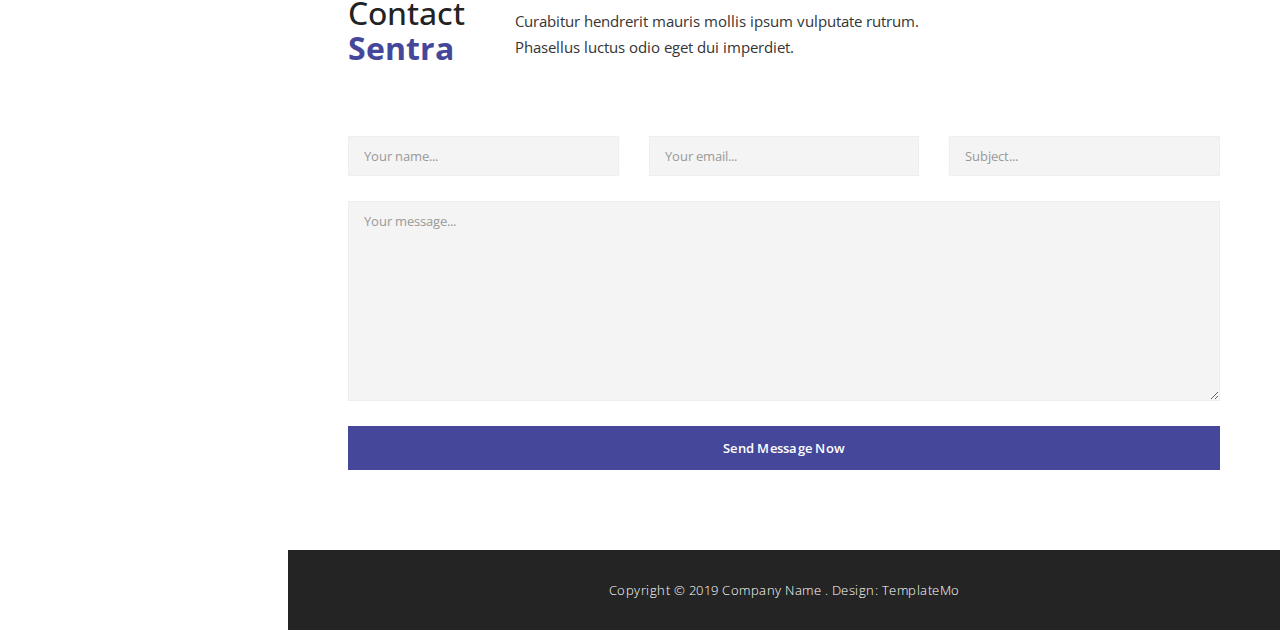
==== commit acede0e8: "phd edit" ====
--- a/index.html
+++ b/index.html
@@ -200,7 +200,7 @@
                             <div class="image">
                                 <img src="img/featured_2.jpg" alt="">
                                 <div class="featured-button button">
-                                    <a href="#projects">Continue Reading</a>
+                                    <a href="#proj01">Continue Reading</a>
                                 </div>
                             </div>
                             <div class="text-content">
@@ -306,15 +306,14 @@
             
              <section id="projects" class="content-section">
                 <div class="section-heading">
-                    <h1>Recent<br><em>Projects</em></h1>
-                    <p>Praesent pellentesque efficitur magna, 
-                    <br>sed pellentesque neque malesuada vitae.</p>
+                    <h1>My Ph.D Years<br><em>Experiences and achievements</em></h1>
                 </div>
                 <div class="section-content">
                     <div class="masonry">
                         <div class="row">
                             <div class="item">
                                 <div class="col-md-8">
+                                  <h2><p>I began my Ph.D. journey in 2018 at Carleton University, where I joined the Carleton Air Quality Group. This period was packed with adventures, and I gained valuable insights across various areas. Check out the list below to see the technical models and tools I've become proficient in!</p></h2>                                  
                                   <iframe src="phd.html" frameborder="0" width="100%" height="300"></iframe>
   
                                   <a href="img/portfolio_big_1.jpg" data-lightbox="image"><img src="img/portfolio_1.jpg" alt="image 1"></a>
@@ -342,7 +341,12 @@
                             </div>
                         </div>
                     </div>
-                </div>            
+            <section id="proj01" class="content-section">
+                <div class="section-heading">
+                    <h1>My Master's Years<br><em>Experiences and achievements</em></h1>
+                    <p>Praesent pellentesque efficitur magna,
+                    <br>sed pellentesque neque malesuada vitae.</p>
+                </div>
             </section>
             <section id="video" class="content-section">
                 <div class="row">
@@ -370,6 +374,9 @@
                     </div>
                 </div>
             </section>
+                </div>
+            </section>
+
             <section id="blog" class="content-section">
                 <div class="section-heading">
                     <h1>Blog<br><em>Entries</em></h1>
